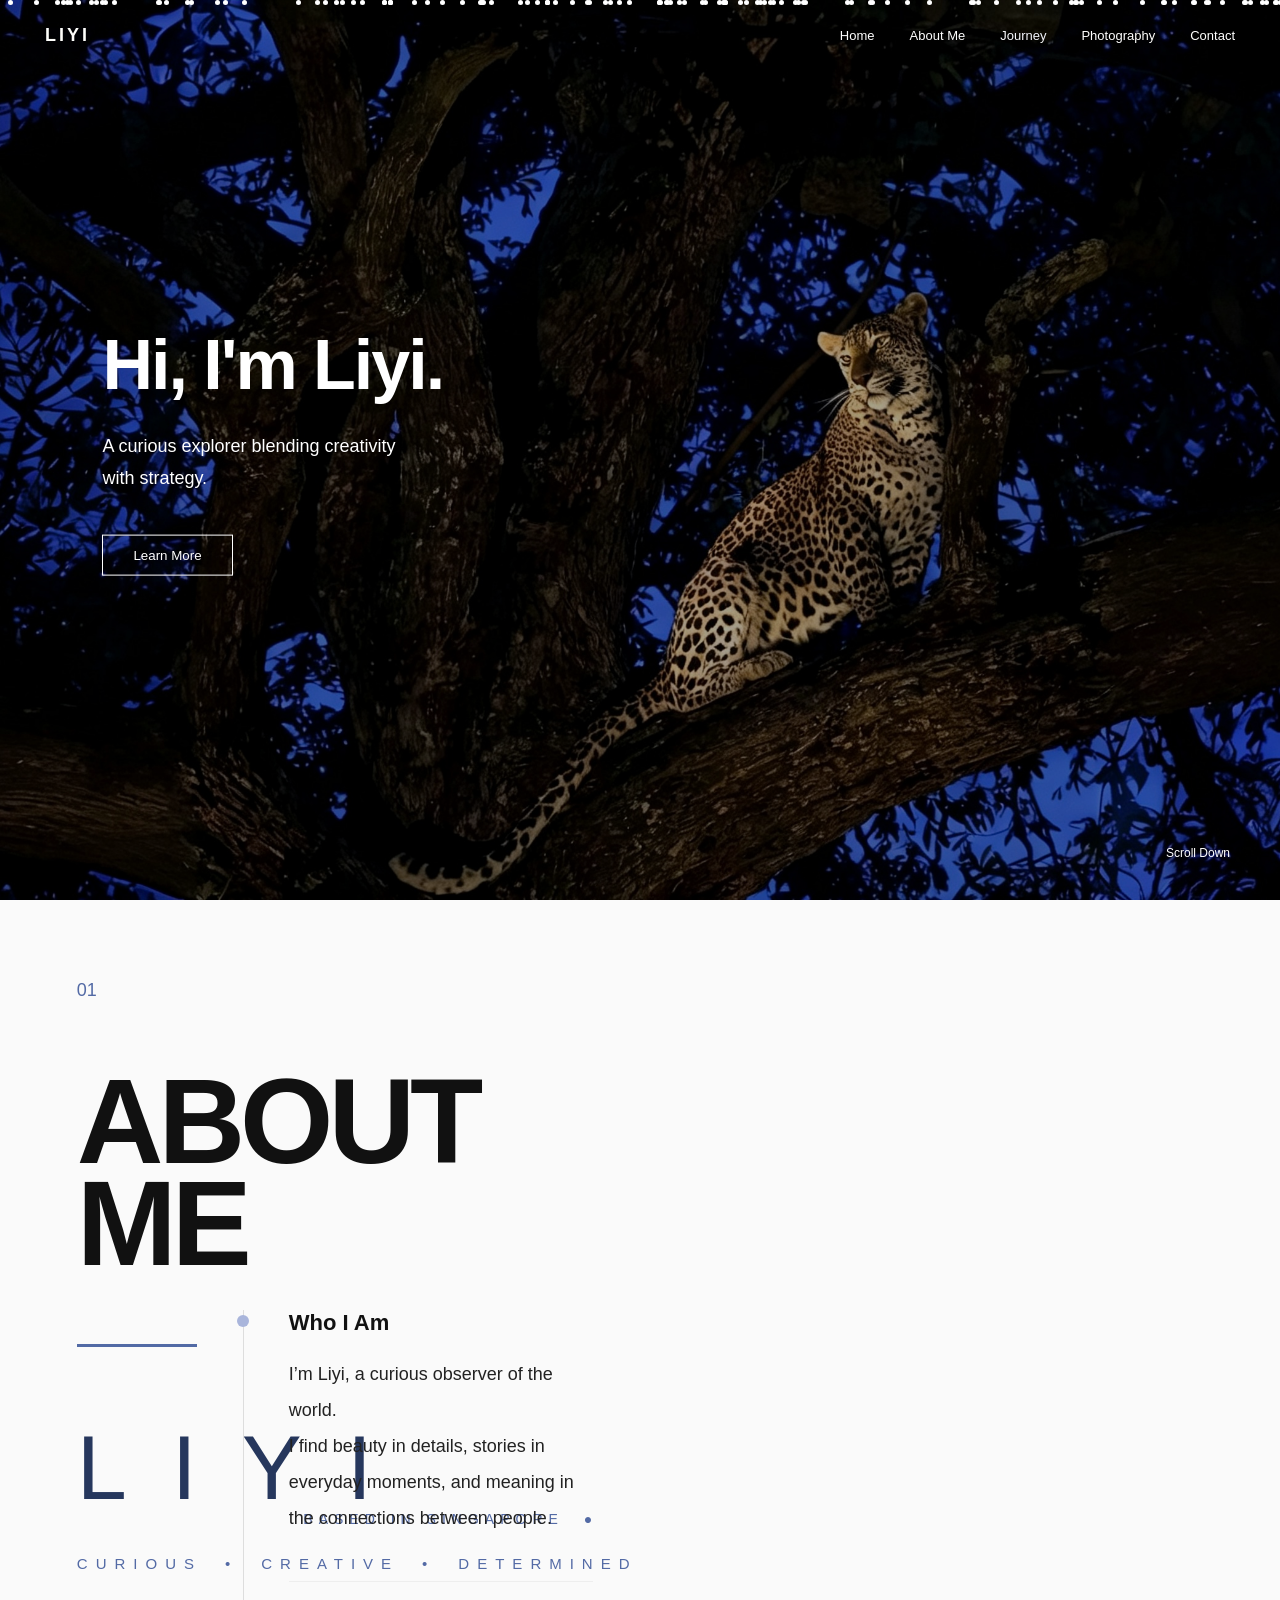
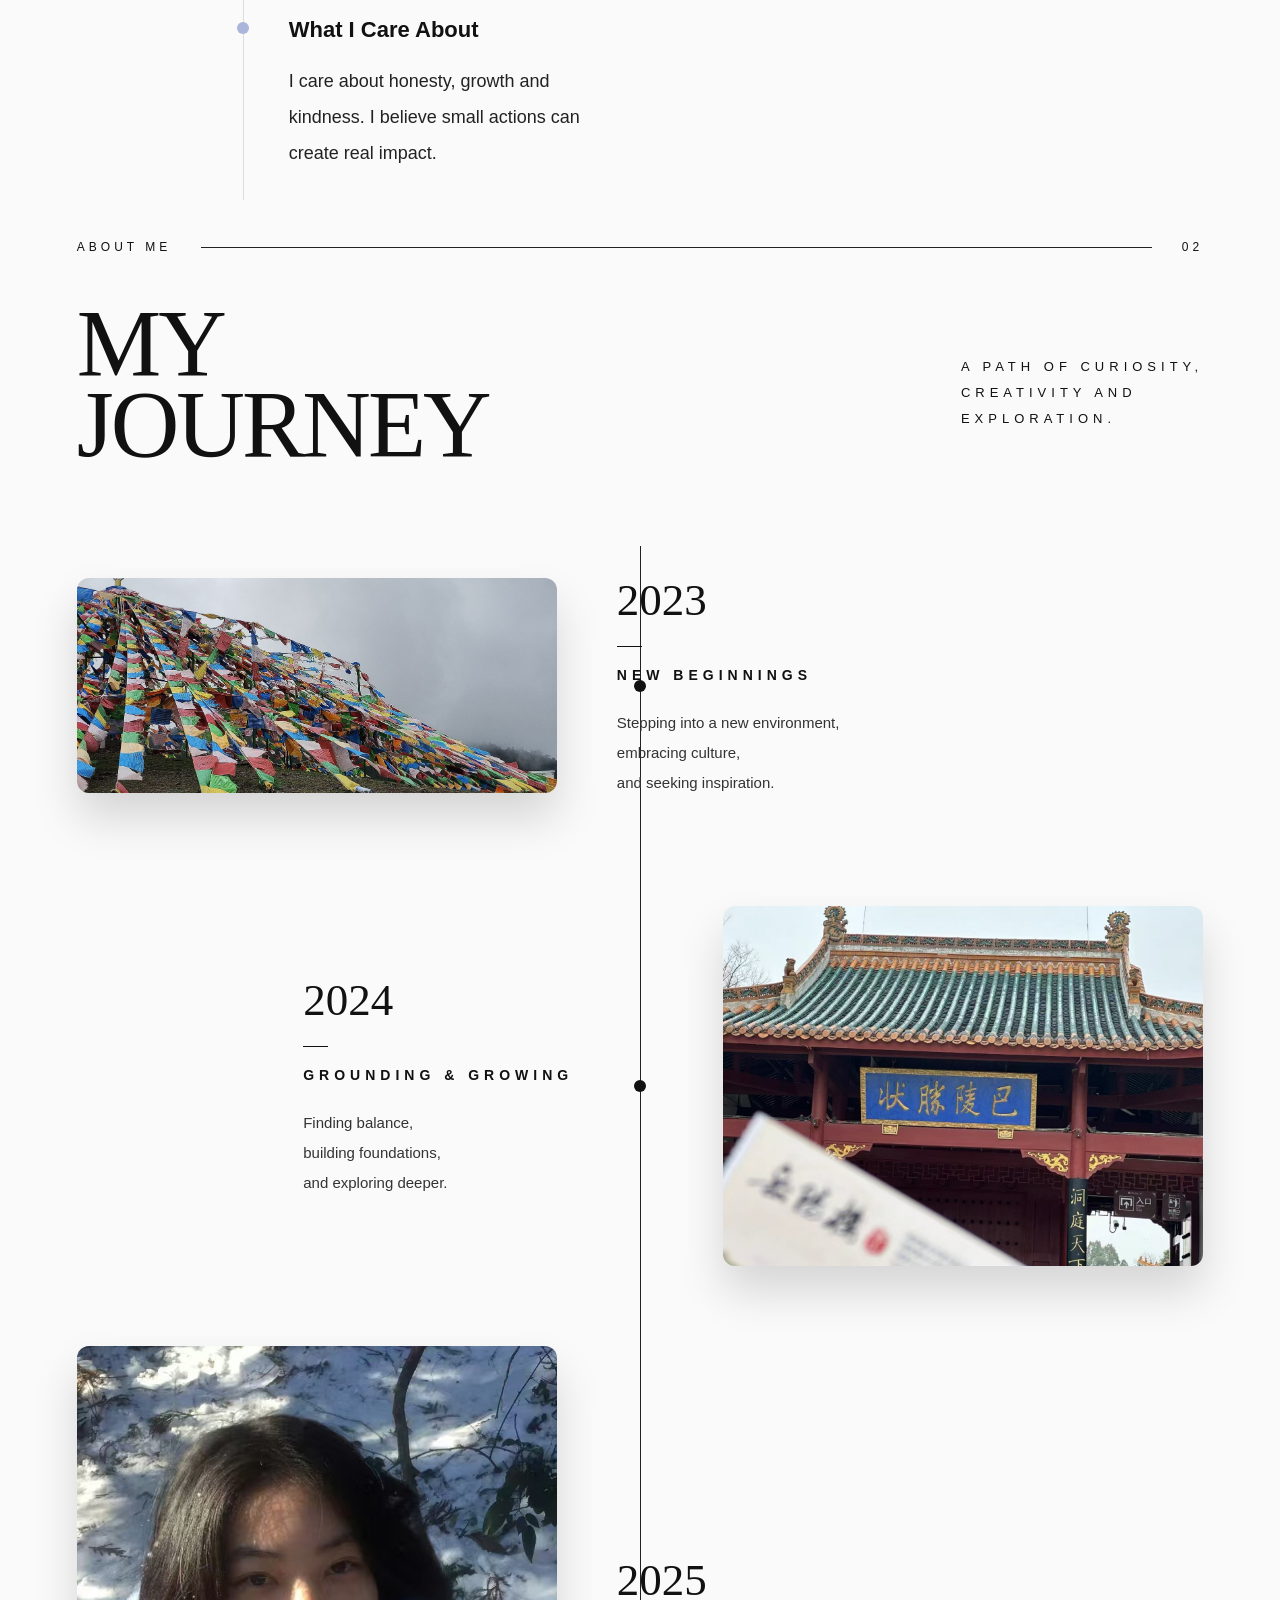
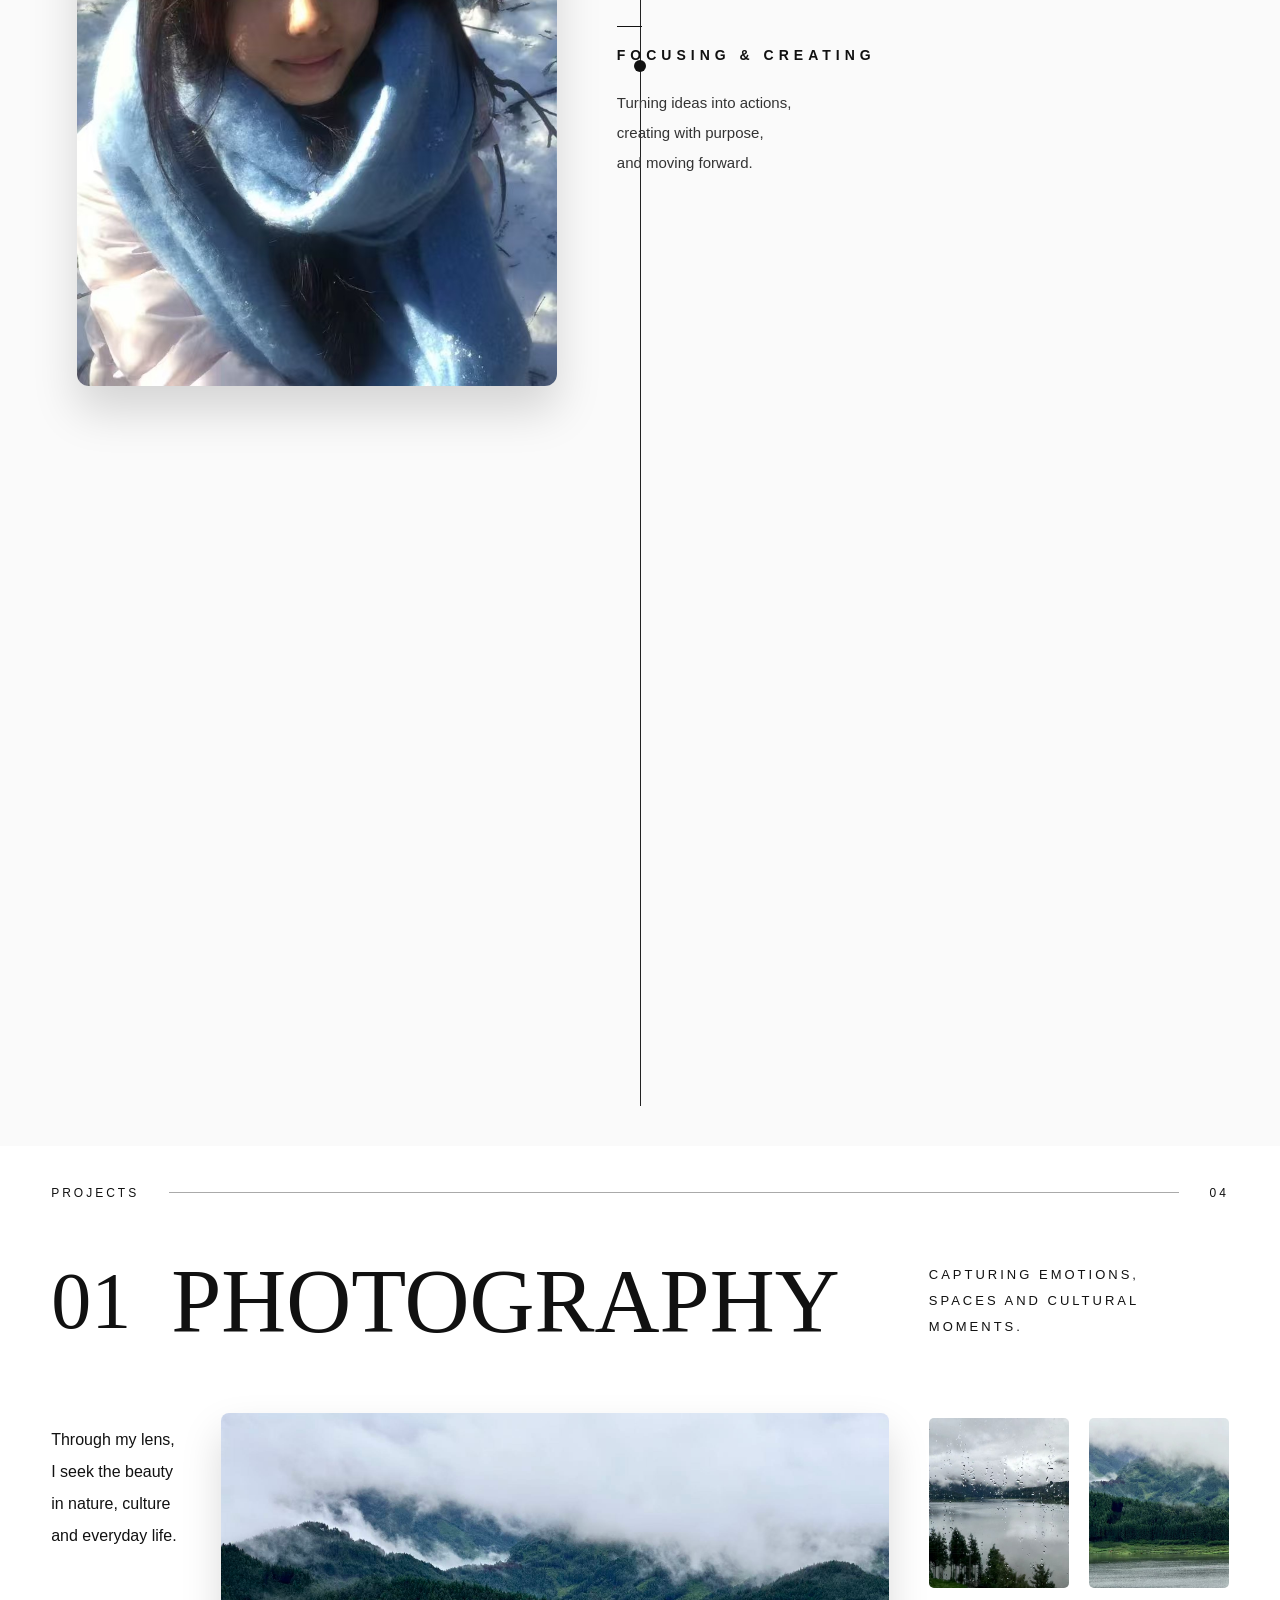
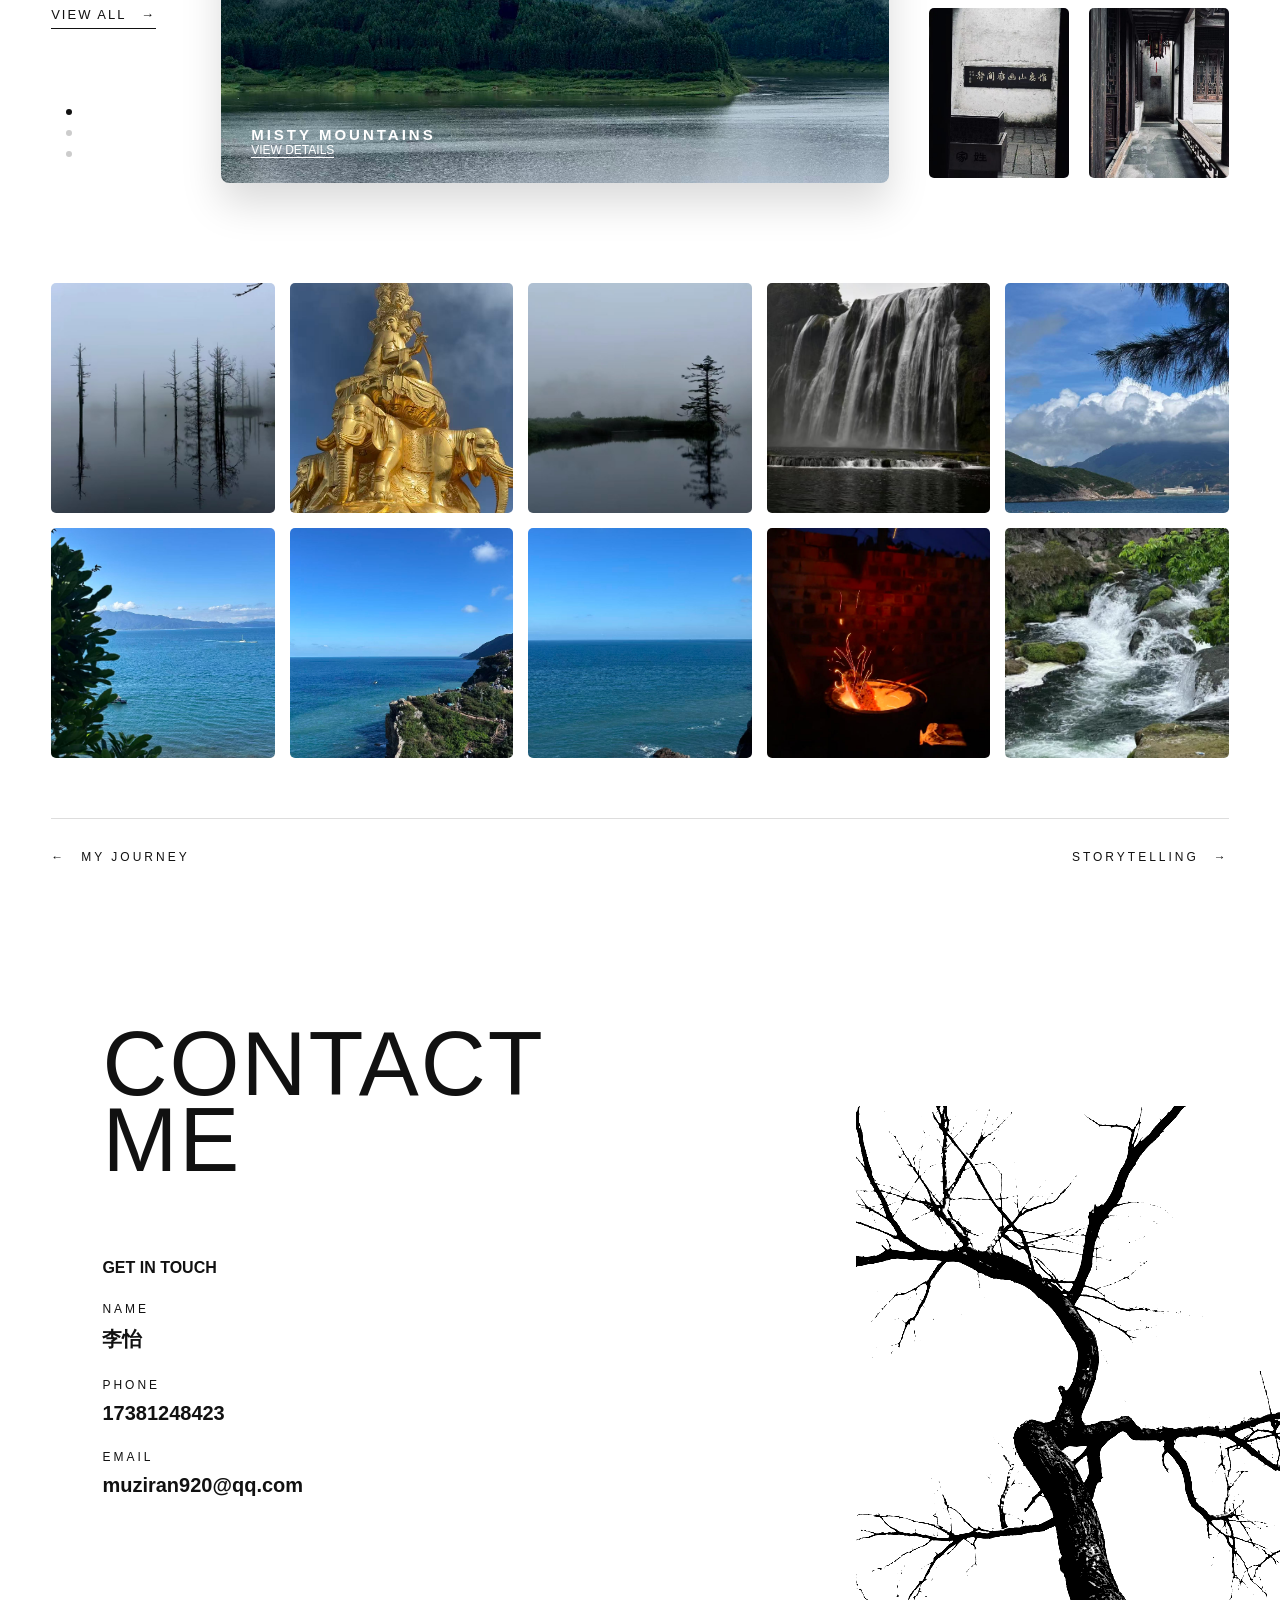
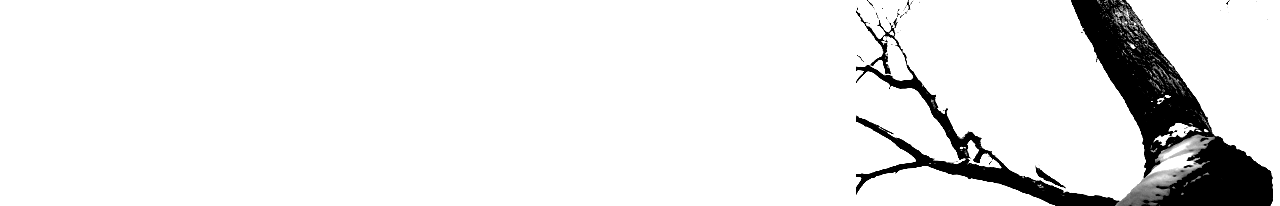
==== index.html @ 0b29c11a "Update index.html" ====
<!DOCTYPE html>
<html lang="en">

<head>

<meta charset="UTF-8">

<meta name="viewport" content="width=device-width, initial-scale=1.0">

<title>Liyi Portfolio</title>


<link rel="stylesheet" href="style.css">


</head>



<body>


<!-- =========================
NAVIGATION
========================= -->


<header class="navbar">


<div class="logo">
LIYI
</div>


<nav>

<a href="#home">Home</a>

<a href="#about">About Me</a>

<a href="#journey">Journey</a>

<a href="#photography">Photography</a>

<a href="#contact">Contact</a>


</nav>


</header>







<!-- =========================
HOME
========================= -->


<section id="home" class="hero">


<div class="hero-background"></div>


<div class="particles"></div>



<div class="hero-content">


<h1>
Hi, I'm Liyi.
</h1>


<p>

A curious explorer blending creativity
<br>
with strategy.

</p>



<button class="learn-btn">

Learn More

</button>



</div>



<div class="scroll-down">

Scroll Down

</div>



</section>









<!-- =========================
ABOUT ME
========================= -->


<section class="about">


<!-- 左上编号 -->

<div class="about-number">
01
</div>



<!-- 左侧标题 -->

<div class="about-left">


<h1>
ABOUT<br>
ME
</h1>


<div class="about-line"></div>



<h2>
LIYI
</h2>



<p class="tags">
CURIOUS　•　CREATIVE　•　DETERMINED
</p>








<!-- 右侧内容 -->


<div class="about-content">



<div class="about-item">


<div class="node"></div>


<h3>
Who I Am
</h3>


<p>
I’m Liyi, a curious observer of the world.
<br>
I find beauty in details, stories in
<br>
everyday moments, and meaning in
<br>
the connections between people.
</p>


</div>




<div class="about-item">


<div class="node"></div>


<h3>
What I Care About
</h3>


<p>
I care about honesty, growth and
<br>
kindness. I believe small actions can
<br>
create real impact.
</p>


</div>




<div class="about-item">


<div class="node"></div>


<h3>
What Drives Me
</h3>


<p>
I’m driven by curiosity and the desire
<br>
to keep learning. I love turning ideas
<br>
into something that can inspire
<br>
and bring value.
</p>


</div>




</div>





<div class="location">

BASED IN SINGAPORE　●

</div>


</section>









<!-- =========================
MY JOURNEY
========================= -->


<section class="journey">


<!-- 顶部 -->

<div class="journey-top">

    <span>ABOUT ME</span>

    <div class="top-line"></div>

    <span>02</span>

</div>



<!-- 标题 -->

<div class="journey-title">

<h1>
MY<br>
JOURNEY
</h1>


<p>
A PATH OF CURIOSITY,<br>
CREATIVITY AND<br>
EXPLORATION.
</p>


</div>





<!-- 时间轴 -->

<div class="timeline">



<div class="journey-line"></div>



<!-- 2023 -->

<div class="journey-item left">


<div class="journey-image">

<img src="journey1.jpg">

</div>



<div class="journey-dot"></div>


<div class="journey-text">


<h2>
2023
</h2>


<div class="dash"></div>


<h3>
NEW BEGINNINGS
</h3>


<p>
Stepping into a new environment,<br>
embracing culture,<br>
and seeking inspiration.
</p>


</div>


</div>





<!-- 2024 -->


<div class="journey-item right">



<div class="journey-text">


<h2>
2024
</h2>


<div class="dash"></div>


<h3>
GROUNDING & GROWING
</h3>


<p>
Finding balance,<br>
building foundations,<br>
and exploring deeper.
</p>


</div>



<div class="journey-dot"></div>



<div class="journey-image">

<img src="journey2.jpg">

</div>


</div>





<!-- 2025 -->


<div class="journey-item left">


<div class="journey-image">

<img src="journey3.jpg">

</div>



<div class="journey-dot"></div>



<div class="journey-text">


<h2>
2025
</h2>


<div class="dash"></div>


<h3>
FOCUSING & CREATING
</h3>


<p>
Turning ideas into actions,<br>
creating with purpose,<br>
and moving forward.
</p>


</div>



</div>





<!-- NOW -->


<div class="journey-item right">


<div class="journey-text">


<h2>
NOW
</h2>


<div class="dash"></div>


<h3>
EXPLORING POSSIBILITIES
</h3>


<p>
Continuing to learn,<br>
connecting with people,<br>
and creating meaningful impact.
</p>



</div>



<div class="journey-dot"></div>



<div class="journey-image">


<img src="journey4.jpg">


</div>



</div>





</div>



</section>









<!-- =========================
PHOTOGRAPHY
========================= -->


<section id="photography" class="photography">


<div class="photo-header">

    <span>PROJECTS</span>

    <div></div>

    <span>04</span>

</div>



<div class="photo-title">


<div class="number">

01

</div>


<h1>

PHOTOGRAPHY

</h1>


<p>

CAPTURING EMOTIONS,<br>
SPACES AND CULTURAL<br>
MOMENTS.

</p>


</div>





<div class="photo-main">



<div class="photo-intro">


<p>

Through my lens,<br>
I seek the beauty<br>
in nature, culture<br>
and everyday life.

</p>



<a>

VIEW ALL　→

</a>



<div class="dots">

<span></span>
<span></span>
<span></span>

</div>


</div>





<div class="main-image">


<img src="photography0.jpg">


<div class="image-text">

<h3>

MISTY MOUNTAINS

</h3>


<p>

VIEW DETAILS

</p>


</div>



</div>






<div class="small-images">


<img src="photography1.jpg">
<img src="photography2.jpg">
<img src="photography3.jpg">
<img src="photography4.jpg">


</div>



</div>







<div class="photo-grid">


<div class="photo-card">

<img src="photography5.jpg">


</div>


<div class="photo-card">

<img src="photography6.jpg">


</div>


<div class="photo-card">

<img src="photography7.jpg">


</div>


<div class="photo-card">

<img src="photography8.jpg">


</div>


<div class="photo-card">

<img src="photography9.jpg">


</div>



<div class="photo-card">

<img src="photography10.jpg">


</div>


<div class="photo-card">

<img src="photography11.jpg">


</div>


<div class="photo-card">

<img src="photography12.jpg">


</div>



<div class="photo-card">

<img src="photography13.jpg">


</div>


<div class="photo-card">

<img src="photography14.jpg">


</div>



</div>





<div class="photo-footer">


<span>

←　MY JOURNEY

</span>


<span>

STORYTELLING　→

</span>


</div>



</section>



<!-- =========================
CONTACT
========================= -->


<section id="contact" class="contact">



<h2 class="section-title-font">

CONTACT
<br>
ME

</h2>





<div class="contact-info">


<h4>
GET IN TOUCH
</h4>



<p>
NAME
</p>

<h3>
李怡
</h3>




<p>
PHONE
</p>

<h3>
17381248423
</h3>




<p>
EMAIL
</p>

<h3>
muziran920@qq.com
</h3>




</div>





<img src="tree.png" class="contact-tree">





</section>









<script src="script.js"></script>



</body>

</html>
---- style.css ----
/* =====================================
   LIYI PORTFOLIO STYLE
===================================== */


/* ---------- FONT ---------- */


@font-face{

font-family:LiyiFont;

src:url("PingFangGongZiTi-2.ttf");

}



/* 普通文字 */

body{

font-family:Arial, Helvetica, sans-serif;

}


/* 大标题使用你的字体 */

.big-title-font{

font-family:LiyiFont, sans-serif;

}


*{

margin:0;

padding:0;

box-sizing:border-box;

}



html{

scroll-behavior:smooth;

}



body{

font-family:Arial, Helvetica, sans-serif;

background:#fff;

color:#111;

overflow-x:hidden;

}




img{

max-width:100%;

display:block;

}




a{

text-decoration:none;

color:inherit;

}

.section-title-font{

font-family:LiyiFont, sans-serif;

font-size:100px;

line-height:0.85;

letter-spacing:2px;

font-weight:400;

}


/* =====================================
NAVBAR
===================================== */


.navbar{

position:fixed;

top:0;

left:0;

width:100%;

height:70px;

display:flex;

justify-content:space-between;

align-items:center;

padding:0 45px;

z-index:999;

color:white;

mix-blend-mode:difference;

}



.logo{

font-size:18px;

letter-spacing:3px;

font-weight:bold;

}




.navbar nav{

display:flex;

gap:35px;

font-size:13px;

}



.navbar a{

position:relative;

}



.navbar a::after{

content:"";

position:absolute;

bottom:-8px;

left:0;

height:1px;

width:0;

background:white;

transition:.4s;

}


.navbar a:hover::after{

width:100%;

}






/* =====================================
HOME
===================================== */


.hero{

height:100vh;

position:relative;

overflow:hidden;

color:white;

}




.hero-background{

position:absolute;

inset:0;

background-image:url("leopard-bg.jpg");

background-size:cover;

background-position:center;

animation:

breathing 12s infinite alternate;

}




@keyframes breathing{


0%{

transform:scale(1);

}


100%{

transform:scale(1.08);

}


}




.hero::after{

content:"";

position:absolute;

inset:0;

background:

rgba(0,0,0,.35);

}





.hero-content{

position:absolute;

left:8%;

top:50%;

transform:translateY(-50%);

z-index:5;

}



.hero-content h1{

font-size:70px;

letter-spacing:-2px;

margin-bottom:25px;

}




.hero-content p{

font-size:18px;

line-height:1.8;

margin-bottom:40px;

}




.learn-btn{

padding:12px 30px;

border:1px solid white;

background:transparent;

color:white;

cursor:pointer;

transition:.4s;

}



.learn-btn:hover{

background:white;

color:black;

}




.scroll-down{

position:absolute;

bottom:40px;

right:50px;

font-size:12px;

z-index:5;

}




/* particles */

.particles{

position:absolute;

inset:0;

z-index:5;

pointer-events:none;

overflow:hidden;

}



.particle{

position:absolute;

width:5px;

height:5px;

background:white;

border-radius:50%;

opacity:.2.5;

animation:floatParticle 8s linear infinite;

}



/* 光粒子运动 */

@keyframes floatParticle{


0%{

transform:translateY(100vh);

opacity:.1;

}


20%{

opacity:.50;

}


50%{

opacity:.60;

}


100%{

transform:translateY(-120vh);

opacity:.0.9;

}


}
.particle:nth-child(1){

left:10%;

animation-delay:0s;

}


.particle:nth-child(2){

left:30%;

animation-delay:2s;

}


.particle:nth-child(3){

left:50%;

animation-delay:4s;

}


.particle:nth-child(4){

left:70%;

animation-delay:1s;

}


.particle:nth-child(5){

left:90%;

animation-delay:3s;

}








/* =====================================
COMMON SECTION
===================================== */


section{

position:relative;

padding:120px 8%;

}



.section-number{

font-size:12px;

letter-spacing:3px;

color:#888;

margin-bottom:40px;

}









/* =====================================
ABOUT
===================================== */


.about{

position:relative;

height:100vh;

min-height:900px;

background:#fafafa;

overflow:hidden;

padding:60px 6%;

font-family:Arial,sans-serif;

}





/* 编号 */


.about-number{

position:absolute;

top:80px;

left:6%;

font-size:18px;

color:#536aa5;

}





/* 左侧 */


.about-left{

position:absolute;

left:6%;

top:170px;

z-index:2;

}



.about-left h1{

font-size:120px;

line-height:.85;

letter-spacing:-5px;

font-weight:700;

margin:0;

color:#111;

}





.about-line{

width:120px;

height:3px;

background:#526aa5;

margin:70px 0;

}




.about-left h2{

font-size:90px;

font-weight:500;

letter-spacing:45px;

margin:0;

color:#26375d;

}





.tags{

margin-top:35px;

font-size:15px;

letter-spacing:8px;

color:#536aa5;

}







/* 右侧 */

.about-content{

position:absolute;

right:8%;

top:240px;

width:350px;

border-left:1px solid #ddd;

padding-left:45px;
z-index:10
}





.about-item{

position:relative;

padding-bottom:45px;

margin-bottom:35px;

border-bottom:1px solid #eee;

}



.about-item:last-child{

border:none;

}




.node{

position:absolute;

left:-52px;

top:5px;

width:12px;

height:12px;

border-radius:50%;

background:#a9b5db;

}




.about-item h3{

font-size:22px;

margin:0 0 20px;

}




.about-item p{

font-size:18px;

line-height:2;

color:#222;

}





/* 地点 */


.location{

position:absolute;

right:7%;

bottom:45px;

font-size:14px;

letter-spacing:6px;

color:#536aa5;

}








/* =====================================
MY JOURNEY
===================================== */


.journey{

background:#fafafa;

padding:40px 6%;

overflow:hidden;

}




/* 顶部 */

.journey-top{

display:flex;

align-items:center;

gap:30px;

font-size:12px;

letter-spacing:4px;

}



.top-line{

height:1px;

background:#222;

flex:1;

}




/* 标题 */


.journey-title{

display:flex;

justify-content:space-between;

align-items:flex-start;

margin-top:50px;

margin-bottom:80px;

}


.journey-title h1{

font-family:serif;

font-size:95px;

line-height:.85;

font-weight:400;

letter-spacing:-3px;

}


.journey-title p{

font-size:13px;

letter-spacing:5px;

line-height:2;

margin-top:50px;

}





/* 时间轴 */

.timeline{

position:relative;

}



.journey-line{

position:absolute;

left:50%;

top:0;

bottom:0;

width:1px;

background:#222;

}





/* 每一行 */


.journey-item{

position:relative;

display:flex;

align-items:center;

margin-bottom:80px;

min-height:280px;

}




.left{

justify-content:flex-start;

}



.right{

justify-content:flex-end;

}





/* 图片 */

.journey-image{

width:480px;

}



.journey-image img{

width:100%;

height:auto;

display:block;

border-radius:12px;

box-shadow:
0 25px 45px rgba(0,0,0,.15);

}





/* 文字 */


.journey-text{

width:360px;

}



.left .journey-text{

margin-left:60px;

}


.right .journey-text{

margin-right:60px;

text-align:left;

}



.journey-text h2{

font-family:serif;

font-size:45px;

font-weight:400;

margin:0;

}



.dash{

width:25px;

height:1px;

background:#111;

margin:20px 0;

}




.journey-text h3{

font-size:14px;

letter-spacing:5px;

margin-bottom:25px;

}



.journey-text p{

font-size:15px;

line-height:2;

color:#333;

}





/* 中间节点 */


.journey-dot{

position:absolute;

left:50%;

transform:translateX(-50%);

width:12px;

height:12px;

background:#111;

border-radius:50%;

z-index:3;

}





/* 底部 */

.journey-item:last-child{

margin-bottom:0;

}









/* =====================================
PHOTOGRAPHY
===================================== */


.photography{

padding:40px 4%;
background:#fff;
color:#111;

}




/* 顶部 */

.photo-header{

display:flex;

align-items:center;

gap:30px;

font-size:12px;

letter-spacing:3px;

}



.photo-header div{

height:1px;

background:#aaa;

flex:1;

}





/* 标题 */

.photo-title{

display:grid;

grid-template-columns:120px 1fr 300px;

align-items:center;

margin-top:50px;

}


.number{

font-family:serif;

font-size:80px;

}



.photo-title h1{

font-family:serif;

font-size:90px;

font-weight:400;

margin:0;

}



.photo-title p{

font-size:13px;

letter-spacing:3px;

line-height:2;

}





/* 主区域 */


.photo-main{

display:grid;

grid-template-columns:130px 1fr 300px;

gap:40px;

margin-top:60px;

align-items:center;

}





.photo-intro{

font-size:16px;

line-height:2;

}


.photo-intro a{

display:block;

margin-top:50px;

font-size:13px;

letter-spacing:2px;

border-bottom:1px solid;

width:max-content;

}




.dots{

margin-top:80px;

}


.dots span{

display:block;

width:6px;

height:6px;

border-radius:50%;

background:#ccc;

margin:15px;

}


.dots span:first-child{

background:#111;

}




/* 大图 */

.main-image{

position:relative;

}


.main-image img{

width:100%;

height:370px;

object-fit:cover;

border-radius:8px;

box-shadow:

0 20px 40px rgba(0,0,0,.15);

}



.image-text{

position:absolute;

bottom:25px;

left:30px;

color:white;

}



.image-text h3{

font-size:15px;

letter-spacing:3px;

}



.image-text p{

font-size:12px;

border-bottom:1px solid white;

width:max-content;

}



.main-image button{

position:absolute;

right:25px;

bottom:25px;

width:50px;

height:50px;

border-radius:50%;

border:none;

background:white;

font-size:20px;

}





/*右侧四张*/


.small-images{

display:grid;

grid-template-columns:1fr 1fr;

gap:20px;

}



.small-images img{

width:140px;

height:170px;

object-fit:cover;

border-radius:5px;

}





/*底部胶片墙*/

.photo-grid{

margin-top:100px;

display:grid;

grid-template-columns:repeat(5,1fr);

gap:15px;

}



.photo-card{

position:relative;

overflow:hidden;

}



.photo-card img{

width:100%;

height:230px;

object-fit:cover;

border-radius:5px;

transition:.5s;

}



.photo-card:hover img{

transform:scale(1.05);

}



.photo-card button{

position:absolute;

right:12px;

top:12px;

width:35px;

height:35px;

border-radius:50%;

border:none;

background:white;

font-size:20px;

}





/*底部*/

.photo-footer{

margin-top:60px;

padding-top:30px;

border-top:1px solid #ddd;

display:flex;

justify-content:space-between;

font-size:12px;

letter-spacing:3px;

}





/* =====================================
CONTACT
===================================== */


.contact{

height:100vh;

overflow:hidden;

}



.contact h2{

font-size:90px;

line-height:.85;

}



.contact-info{

margin-top:80px;

}



.contact-info p{

font-size:12px;

letter-spacing:3px;

margin-top:25px;

}



.contact-info h3{

font-size:20px;

margin-top:10px;

}



.contact-tree{

position:absolute;

right:-100px;

bottom:-200px;

height:900px;

filter:

grayscale(1)
contrast(2);

}








/* =====================================
RESPONSIVE
===================================== */


@media(max-width:900px){


.about{

display:block;

}



.photo-grid{

grid-template-columns:

repeat(2,1fr);

}


.hero-content h1{

font-size:45px;

}


.journey-item{

flex-direction:column;

}



.timeline::before{

display:none;

}


}
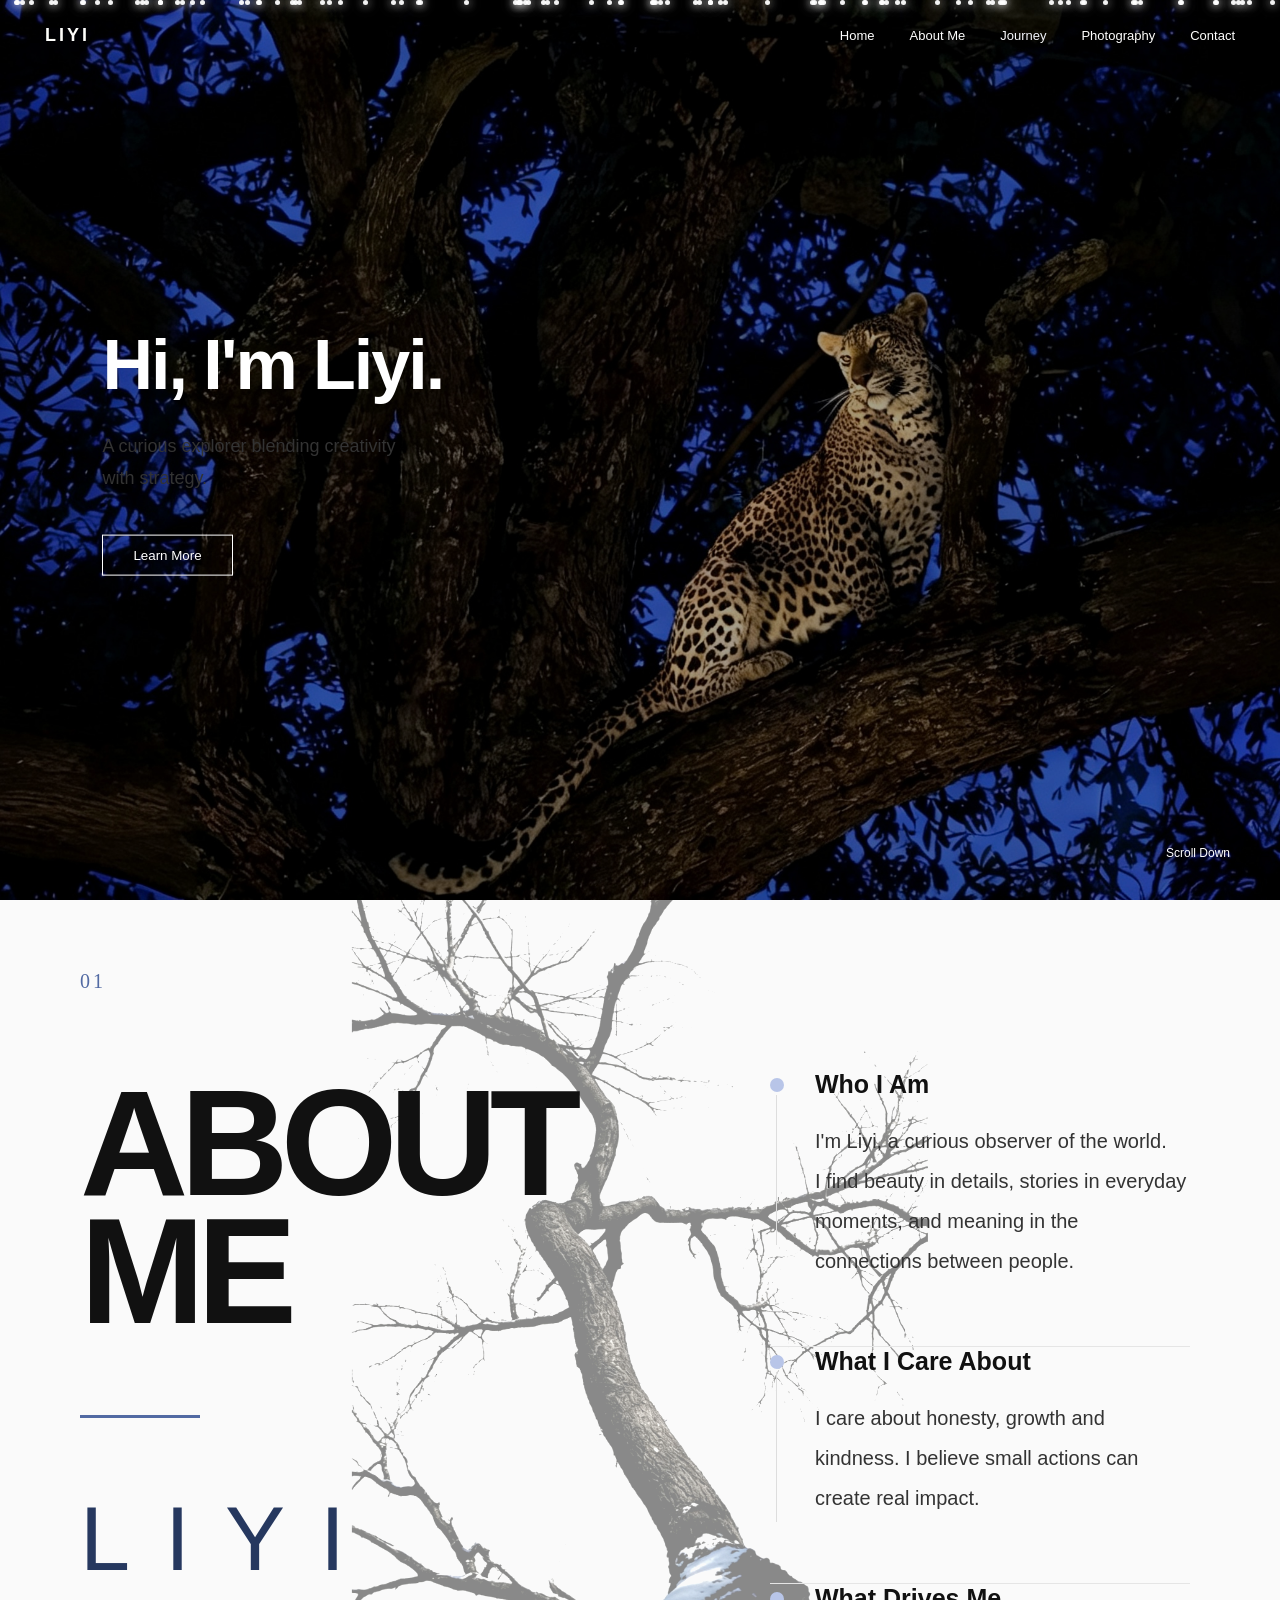
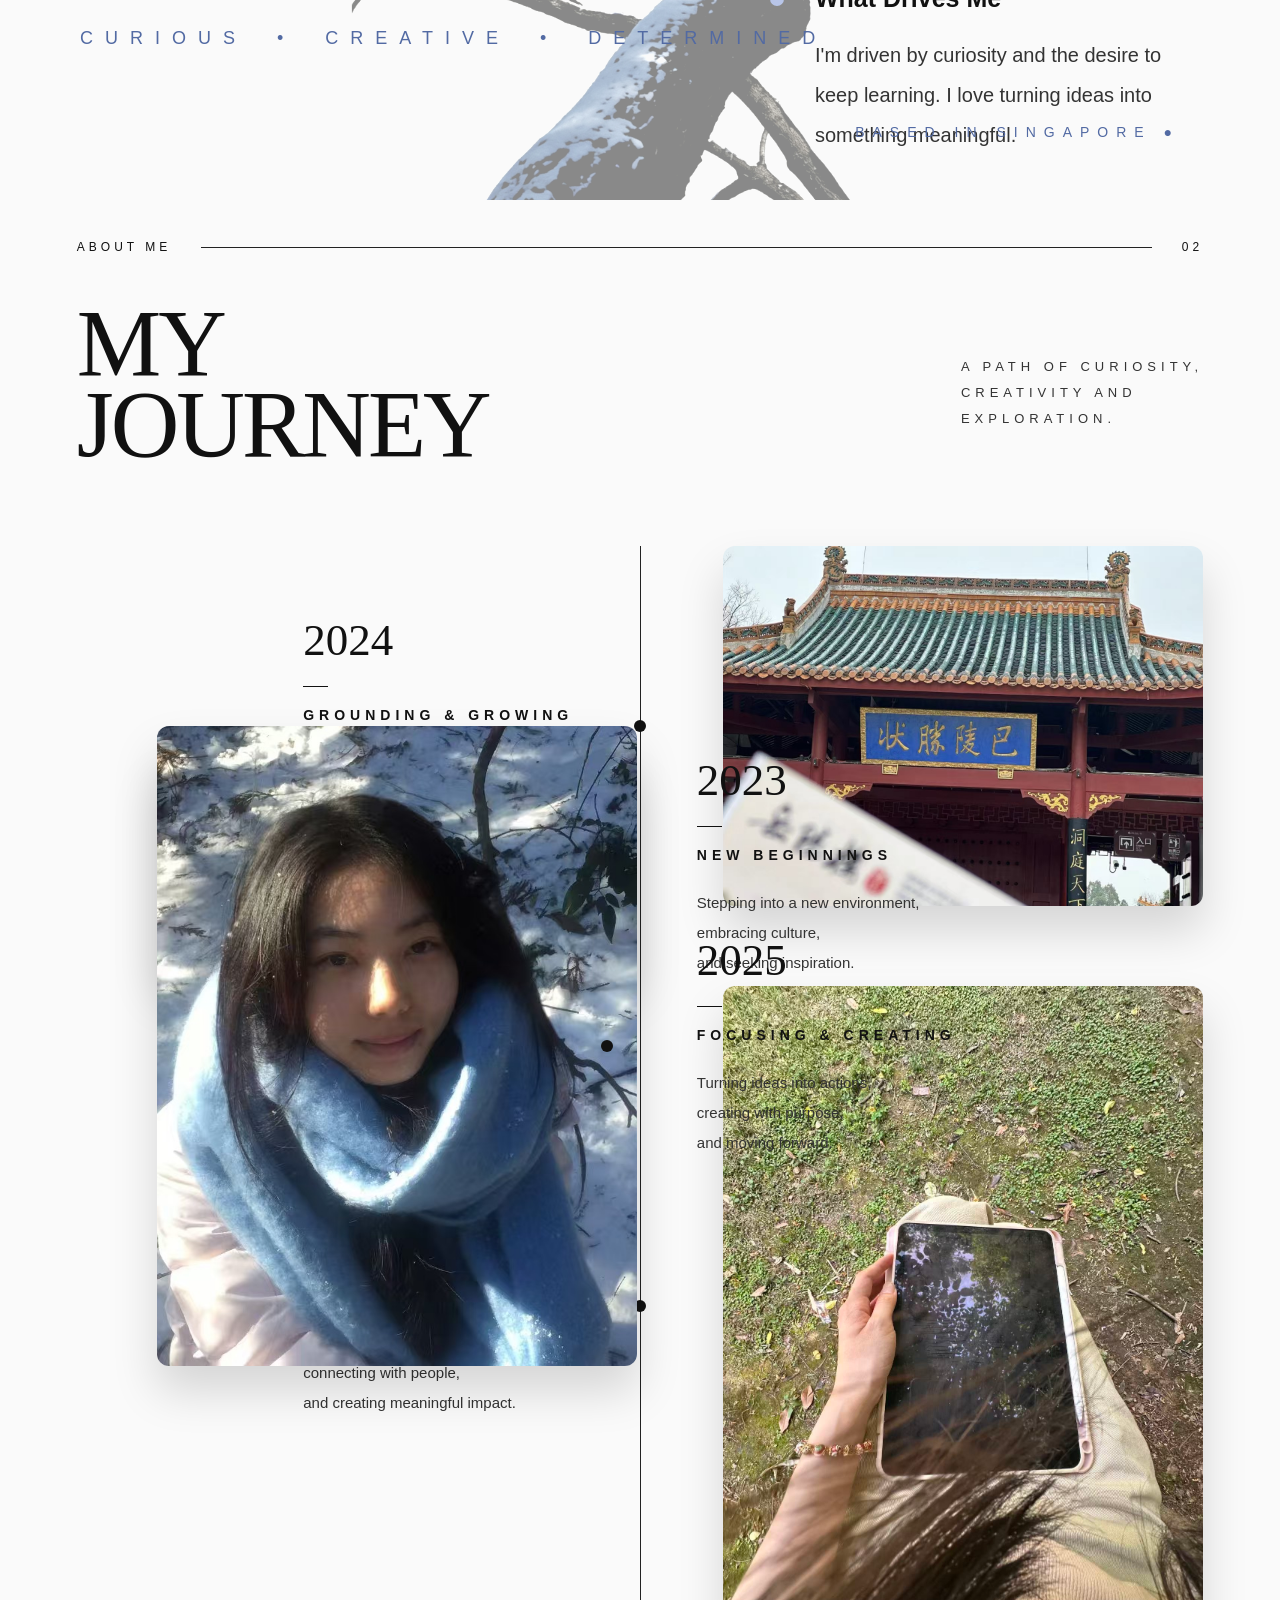
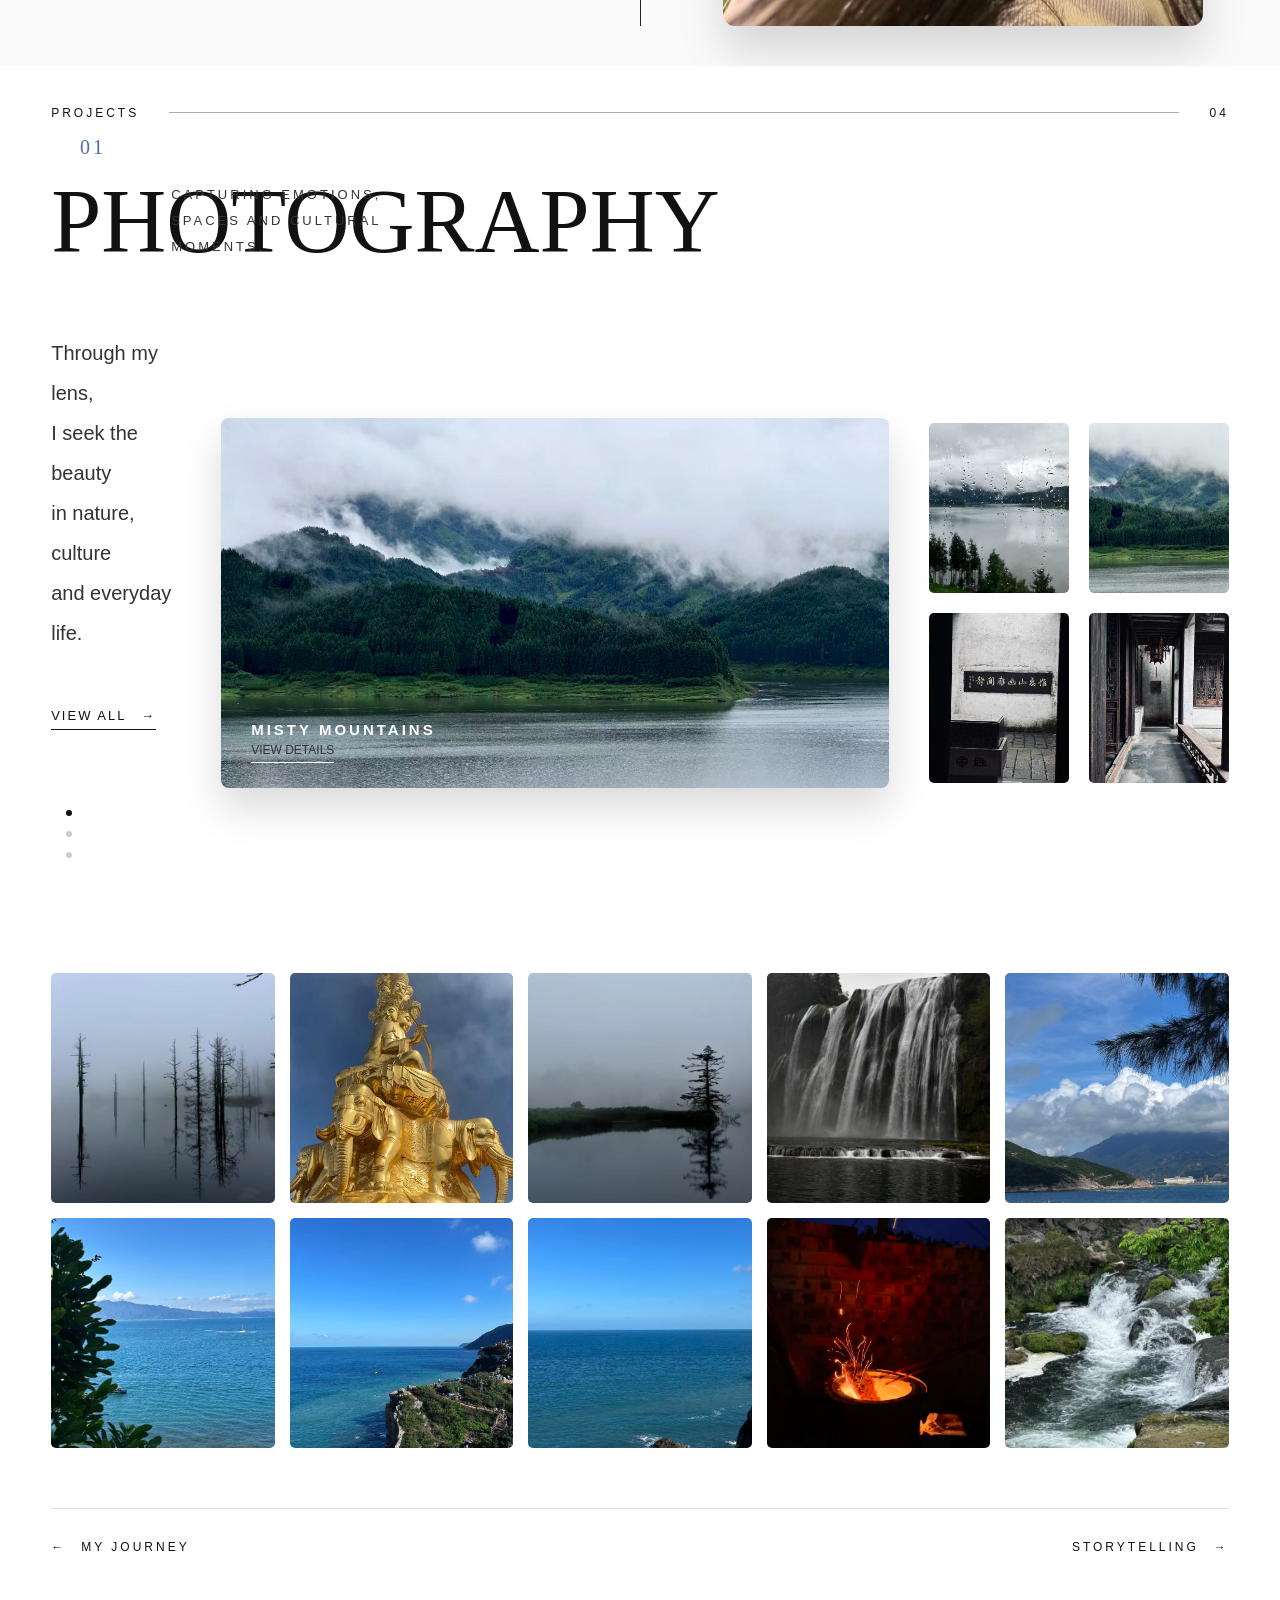
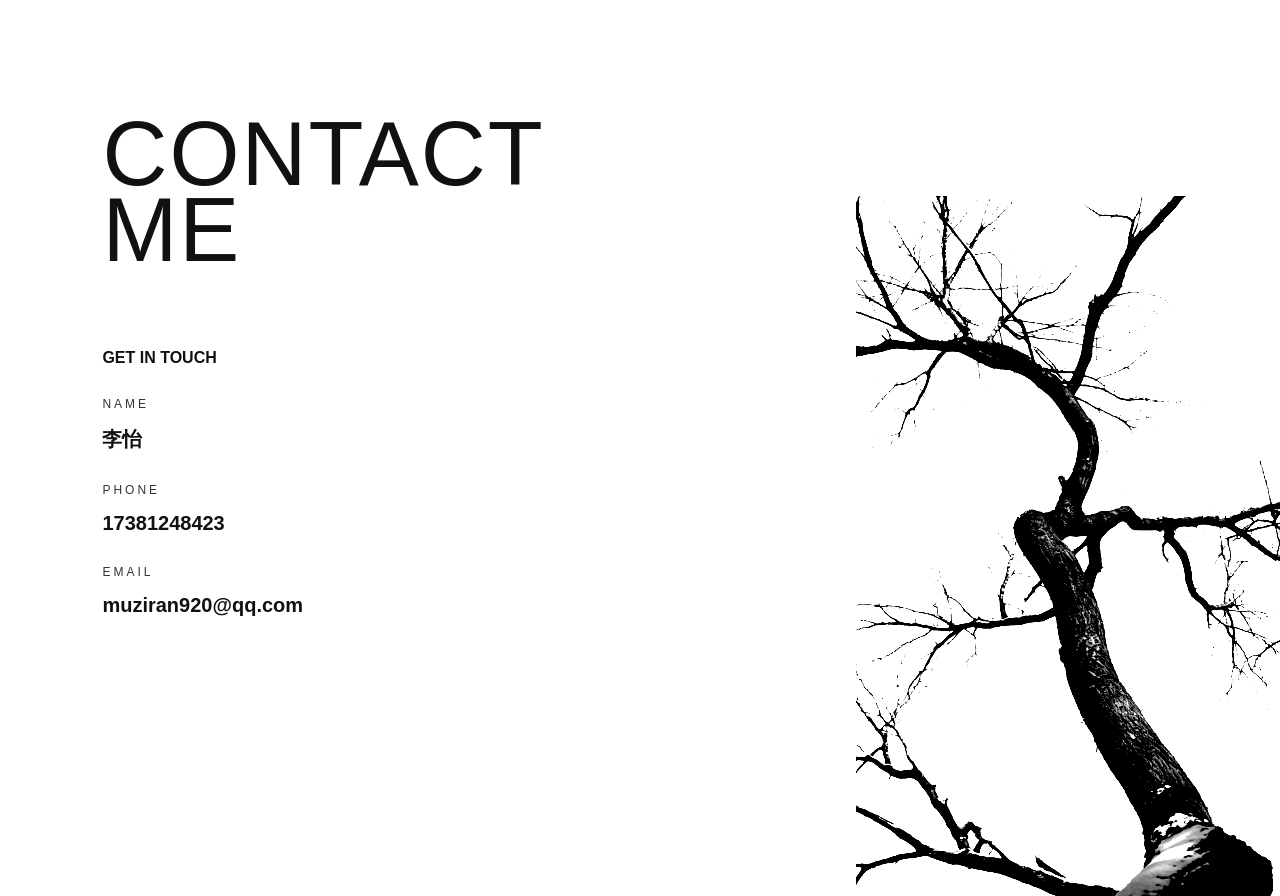
==== commit 121a04ee: "Update index.html" ====
--- a/index.html
+++ b/index.html
@@ -125,149 +125,544 @@
 ========================= -->
 
 
+<!DOCTYPE html>
+<html lang="en">
+
+<head>
+
+<meta charset="UTF-8">
+<meta name="viewport" content="width=device-width, initial-scale=1.0">
+
+<title>About Me</title>
+
+
+<style>
+
+
+*{
+    margin:0;
+    padding:0;
+    box-sizing:border-box;
+}
+
+
+body{
+
+    background:#ffffff;
+    font-family:
+    Arial,
+    Helvetica,
+    sans-serif;
+
+    overflow:hidden;
+
+    color:#111;
+
+}
+
+
+/* 页面主体 */
+
+.about{
+
+    width:100vw;
+    height:100vh;
+    position:relative;
+
+}
+
+
+
+/* =====================
+树图片
+===================== */
+
+
+.tree{
+
+    position:absolute;
+
+    top:-5vh;
+
+    left:50%;
+
+    transform:translateX(-50%);
+
+    height:110vh;
+
+    width:auto;
+
+
+    z-index:1;
+
+
+    opacity:0.45;
+
+
+    mix-blend-mode:multiply;
+
+
+    filter:
+    contrast(1.1)
+    brightness(1.05)
+    blur(0.2px);
+
+
+}
+
+
+
+
+/* =====================
+顶部编号
+===================== */
+
+
+.number{
+
+    position:absolute;
+
+    top:70px;
+
+    left:80px;
+
+    color:#526aa3;
+
+    font-size:20px;
+
+    letter-spacing:3px;
+
+    z-index:3;
+
+}
+
+
+
+
+/* =====================
+左侧标题
+===================== */
+
+
+.left{
+
+    position:absolute;
+
+    left:80px;
+
+    top:180px;
+
+    z-index:3;
+
+}
+
+
+
+.title{
+
+
+    font-size:150px;
+
+    line-height:0.85;
+
+    font-weight:800;
+
+    letter-spacing:-8px;
+
+
+}
+
+
+
+.line{
+
+
+    width:120px;
+
+    height:3px;
+
+    background:#526aa3;
+
+    margin-top:80px;
+
+}
+
+
+
+
+.name{
+
+
+    margin-top:70px;
+
+    font-size:90px;
+
+    letter-spacing:35px;
+
+    font-weight:300;
+
+    color:#26385f;
+
+}
+
+
+
+
+.tags{
+
+
+    margin-top:35px;
+
+    font-size:18px;
+
+    letter-spacing:12px;
+
+    color:#526aa3;
+
+}
+
+
+
+
+/* =====================
+右侧内容
+===================== */
+
+
+.content{
+
+
+    position:absolute;
+
+
+    right:90px;
+
+
+    top:170px;
+
+
+    width:420px;
+
+
+    z-index:4;
+
+
+}
+
+
+
+.item{
+
+
+    position:relative;
+
+    margin-bottom:65px;
+
+    padding-left:45px;
+
+}
+
+
+
+.item:before{
+
+
+    content:"";
+
+    position:absolute;
+
+    left:0;
+
+    top:8px;
+
+    width:14px;
+
+    height:14px;
+
+    background:#b8c5e8;
+
+    border-radius:50%;
+
+
+}
+
+
+
+.item:after{
+
+
+    content:"";
+
+
+    position:absolute;
+
+
+    left:6px;
+
+    top:25px;
+
+    width:1px;
+
+    height:150px;
+
+
+    background:#ddd;
+
+
+}
+
+
+
+.item:last-child:after{
+
+    display:none;
+
+}
+
+
+
+
+h2{
+
+
+    font-size:25px;
+
+    margin-bottom:22px;
+
+    font-weight:700;
+
+
+}
+
+
+
+p{
+
+
+    font-size:20px;
+
+    line-height:2;
+
+    color:#333;
+
+
+}
+
+
+
+
+.divider{
+
+
+    width:100%;
+
+    height:1px;
+
+    background:#e5e5e5;
+
+    margin-top:30px;
+
+
+}
+
+
+
+/* =====================
+底部
+===================== */
+
+
+.footer{
+
+
+    position:absolute;
+
+
+    right:100px;
+
+
+    bottom:60px;
+
+
+    z-index:4;
+
+
+    color:#526aa3;
+
+
+    letter-spacing:8px;
+
+
+    font-size:14px;
+
+
+}
+
+
+
+
+</style>
+
+
+</head>
+
+
+
+<body>
+
+
 <section class="about">
 
 
-<!-- 左上编号 -->
-
-<div class="about-number">
+<!-- 树 -->
+
+<img src="tree.png" class="tree">
+
+
+
+<div class="number">
 01
 </div>
 
 
 
-<!-- 左侧标题 -->
-
-<div class="about-left">
-
-
-<h1>
+<!-- 左侧 -->
+
+<div class="left">
+
+
+<div class="title">
+
 ABOUT<br>
 ME
-</h1>
-
-
-<div class="about-line"></div>
-
+
+</div>
+
+
+<div class="line"></div>
+
+
+<div class="name">
+
+LIYI
+
+</div>
+
+
+<div class="tags">
+
+CURIOUS　•　CREATIVE　•　DETERMINED
+
+</div>
+
+
+
+</div>
+
+
+
+
+
+<!-- 右侧 -->
+
+<div class="content">
+
+
+
+<div class="item">
 
 
 <h2>
-LIYI
+Who I Am
 </h2>
 
 
-
-<p class="tags">
-CURIOUS　•　CREATIVE　•　DETERMINED
-</p>
-
-
-
-
-
-
-
-
-<!-- 右侧内容 -->
-
-
-<div class="about-content">
-
-
-
-<div class="about-item">
-
-
-<div class="node"></div>
-
-
-<h3>
-Who I Am
-</h3>
-
-
-<p>
-I’m Liyi, a curious observer of the world.
+<p>
+
+I'm Liyi, a curious observer of the world.
 <br>
-I find beauty in details, stories in
-<br>
-everyday moments, and meaning in
-<br>
-the connections between people.
-</p>
-
-
-</div>
-
-
-
-
-<div class="about-item">
-
-
-<div class="node"></div>
-
-
-<h3>
+
+I find beauty in details, stories in everyday moments,
+and meaning in the connections between people.
+
+</p>
+
+
+</div>
+
+
+
+
+<div class="divider"></div>
+
+
+
+<div class="item">
+
+
+<h2>
 What I Care About
-</h3>
-
-
-<p>
-I care about honesty, growth and
-<br>
-kindness. I believe small actions can
-<br>
-create real impact.
-</p>
-
-
-</div>
-
-
-
-
-<div class="about-item">
-
-
-<div class="node"></div>
-
-
-<h3>
+</h2>
+
+
+<p>
+
+I care about honesty, growth and kindness.
+I believe small actions can create real impact.
+
+</p>
+
+
+</div>
+
+
+
+
+
+<div class="divider"></div>
+
+
+
+<div class="item">
+
+
+<h2>
 What Drives Me
-</h3>
-
-
-<p>
-I’m driven by curiosity and the desire
-<br>
-to keep learning. I love turning ideas
-<br>
-into something that can inspire
-<br>
-and bring value.
-</p>
-
-
-</div>
-
-
-
-
-</div>
-
-
-
-
-
-<div class="location">
-
-BASED IN SINGAPORE　●
-
-</div>
+</h2>
+
+
+<p>
+
+I'm driven by curiosity and the desire to keep learning.
+I love turning ideas into something meaningful.
+
+</p>
+
+
+</div>
+
+
+
+
+</div>
+
+
+
+
+<div class="footer">
+
+BASED IN SINGAPORE ●
+
+</div>
+
 
 
 </section>
+
+
+</body>
+
+</html>
 
 
 
--- a/style.css
+++ b/style.css
@@ -402,7 +402,13 @@
 
 border-radius:50%;
 
-opacity:.2.5;
+opacity:0.95;
+
+/* 发光效果 */
+box-shadow:
+0 0 8px rgba(255,255,255,0.9),
+0 0 18px rgba(255,255,255,0.6),
+0 0 30px rgba(255,255,255,0.3);
 
 animation:floatParticle 8s linear infinite;
 
@@ -419,14 +425,14 @@
 
 transform:translateY(100vh);
 
-opacity:.1;
+opacity:.5;
 
 }
 
 
 20%{
 
-opacity:.50;
+opacity:.95;
 
 }
 
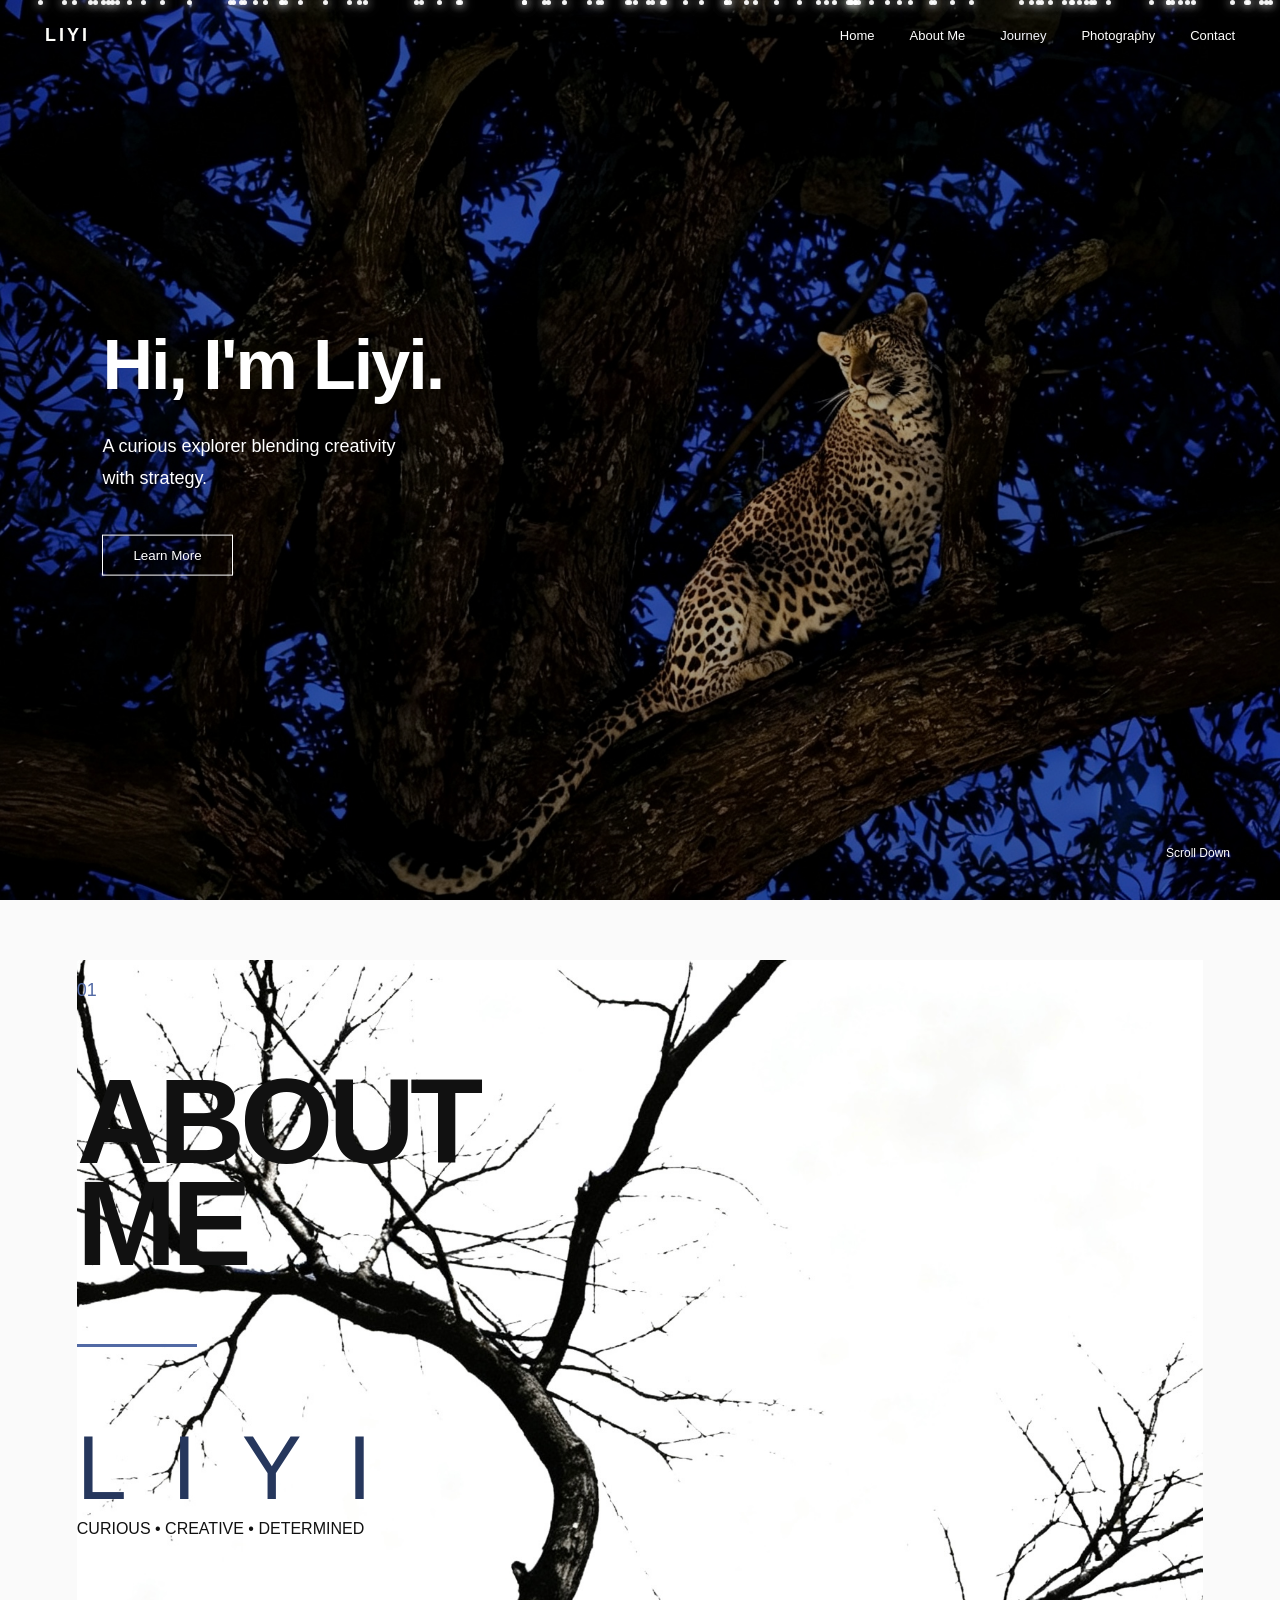
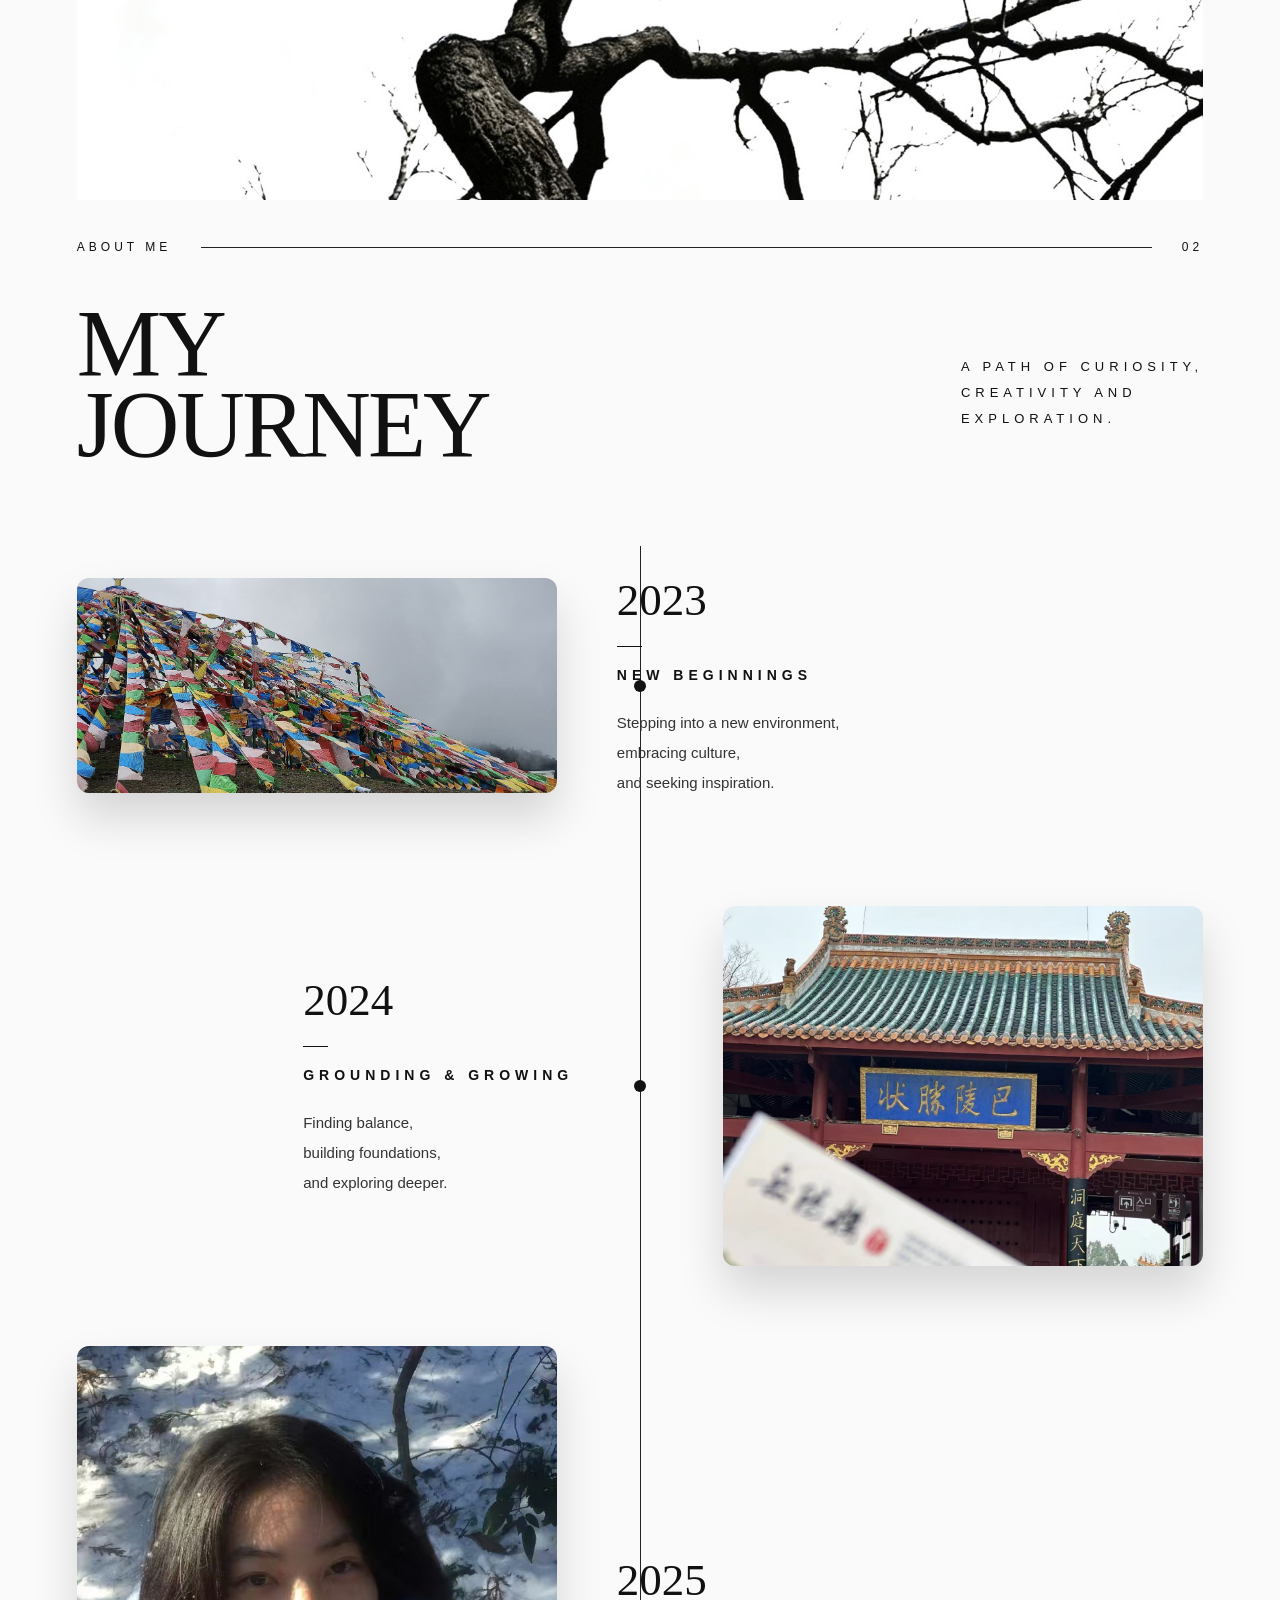
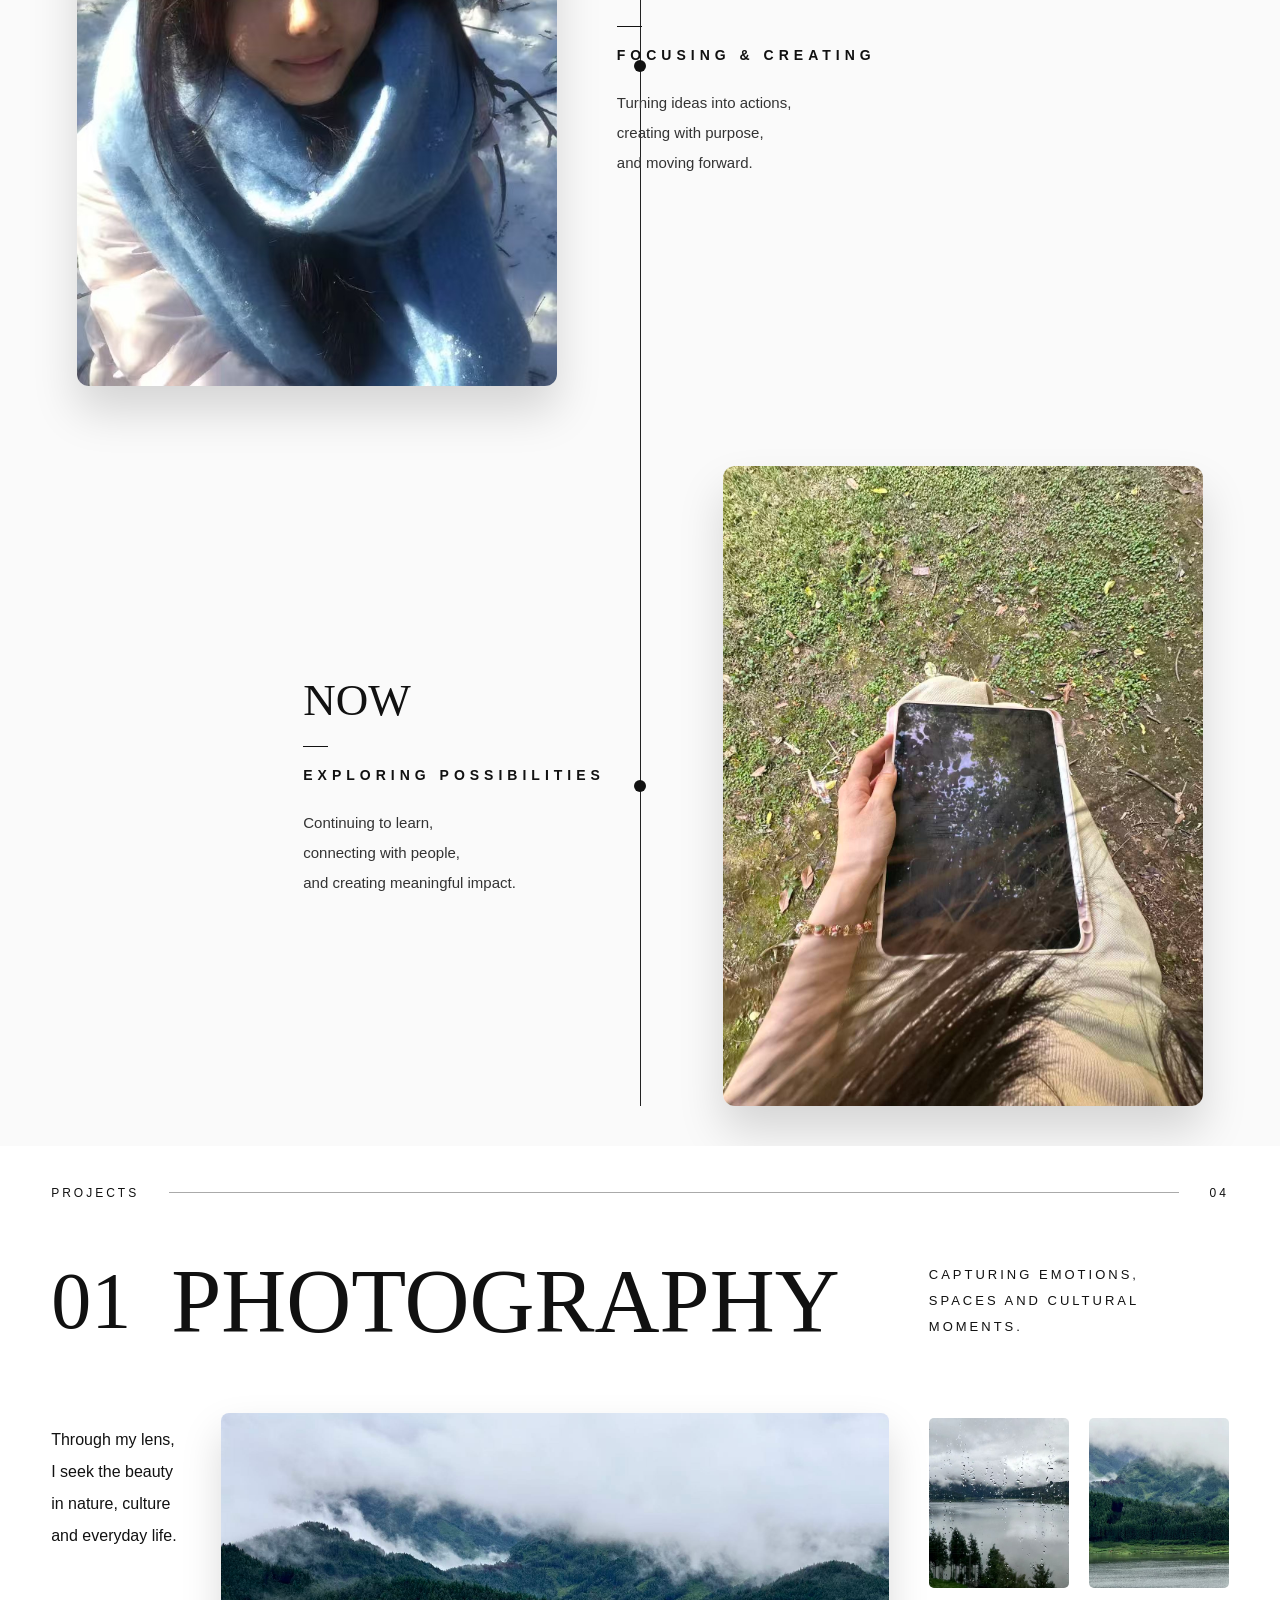
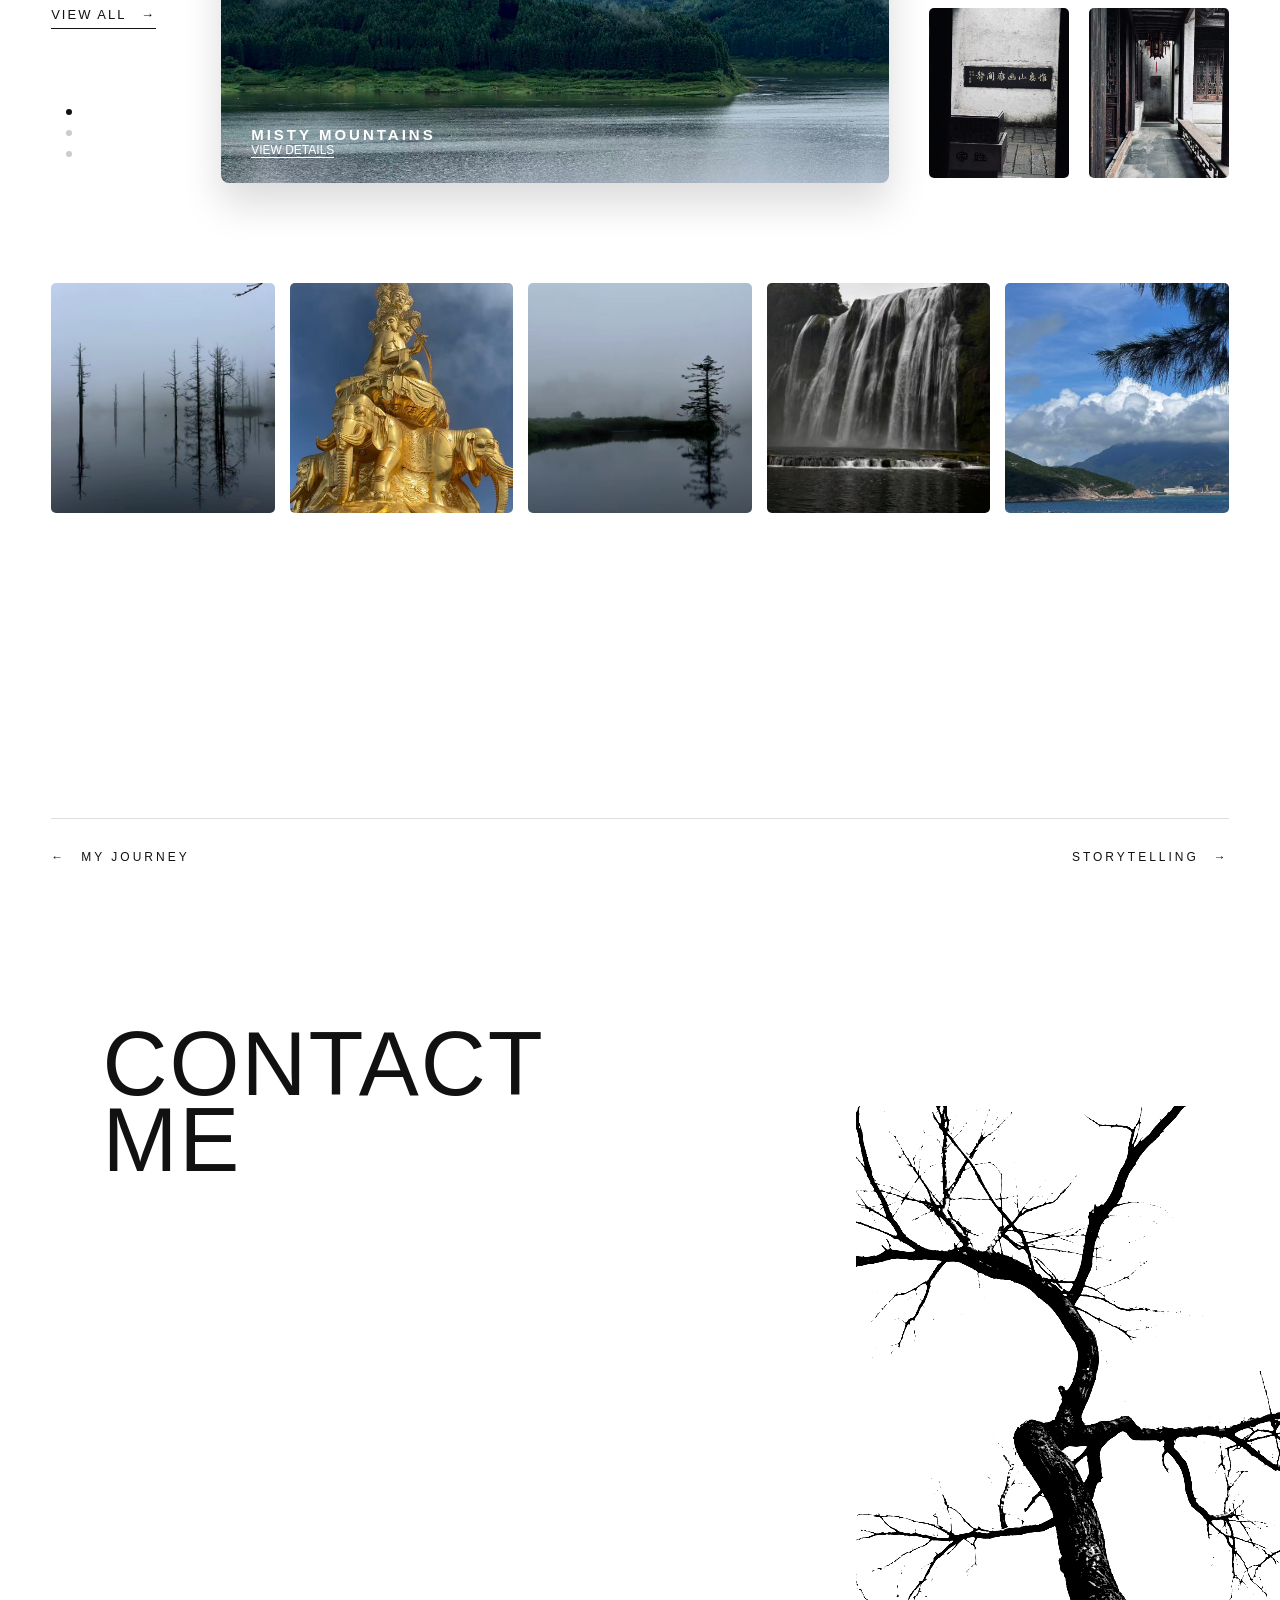
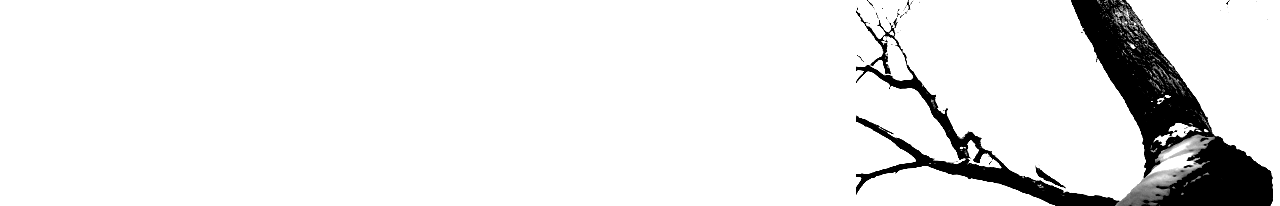
==== commit 3db1078d: "Update index.html" ====
--- a/index.html
+++ b/index.html
@@ -125,544 +125,207 @@
 ========================= -->
 
 
-<!DOCTYPE html>
-<html lang="en">
-
-<head>
-
-<meta charset="UTF-8">
-<meta name="viewport" content="width=device-width, initial-scale=1.0">
-
-<title>About Me</title>
-
-
-<style>
-
-
-*{
-    margin:0;
-    padding:0;
-    box-sizing:border-box;
-}
-
-
-body{
-
-    background:#ffffff;
-    font-family:
-    Arial,
-    Helvetica,
-    sans-serif;
-
-    overflow:hidden;
-
-    color:#111;
-
-}
-
-
-/* 页面主体 */
-
-.about{
-
-    width:100vw;
-    height:100vh;
-    position:relative;
-
-}
-
-
-
-/* =====================
-树图片
-===================== */
-
-
-.tree{
-
-    position:absolute;
-
-    top:-5vh;
-
-    left:50%;
-
-    transform:translateX(-50%);
-
-    height:110vh;
-
-    width:auto;
-
-
-    z-index:1;
-
-
-    opacity:0.45;
-
-
-    mix-blend-mode:multiply;
-
-
-    filter:
-    contrast(1.1)
-    brightness(1.05)
-    blur(0.2px);
-
-
-}
-
-
-
-
-/* =====================
-顶部编号
-===================== */
-
-
-.number{
-
-    position:absolute;
-
-    top:70px;
-
-    left:80px;
-
-    color:#526aa3;
-
-    font-size:20px;
-
-    letter-spacing:3px;
-
-    z-index:3;
-
-}
-
-
-
-
-/* =====================
-左侧标题
-===================== */
-
-
-.left{
-
-    position:absolute;
-
-    left:80px;
-
-    top:180px;
-
-    z-index:3;
-
-}
-
-
-
-.title{
-
-
-    font-size:150px;
-
-    line-height:0.85;
-
-    font-weight:800;
-
-    letter-spacing:-8px;
-
-
-}
-
-
-
-.line{
-
-
-    width:120px;
-
-    height:3px;
-
-    background:#526aa3;
-
-    margin-top:80px;
-
-}
-
-
-
-
-.name{
-
-
-    margin-top:70px;
-
-    font-size:90px;
-
-    letter-spacing:35px;
-
-    font-weight:300;
-
-    color:#26385f;
-
-}
-
-
-
-
-.tags{
-
-
-    margin-top:35px;
-
-    font-size:18px;
-
-    letter-spacing:12px;
-
-    color:#526aa3;
-
-}
-
-
-
-
-/* =====================
-右侧内容
-===================== */
-
-
-.content{
-
-
-    position:absolute;
-
-
-    right:90px;
-
-
-    top:170px;
-
-
-    width:420px;
-
-
-    z-index:4;
-
-
-}
-
-
-
-.item{
-
-
-    position:relative;
-
-    margin-bottom:65px;
-
-    padding-left:45px;
-
-}
-
-
-
-.item:before{
-
-
-    content:"";
-
-    position:absolute;
-
-    left:0;
-
-    top:8px;
-
-    width:14px;
-
-    height:14px;
-
-    background:#b8c5e8;
-
-    border-radius:50%;
-
-
-}
-
-
-
-.item:after{
-
-
-    content:"";
-
-
-    position:absolute;
-
-
-    left:6px;
-
-    top:25px;
-
-    width:1px;
-
-    height:150px;
-
-
-    background:#ddd;
-
-
-}
-
-
-
-.item:last-child:after{
-
-    display:none;
-
-}
-
-
-
-
-h2{
-
-
-    font-size:25px;
-
-    margin-bottom:22px;
-
-    font-weight:700;
-
-
-}
-
-
-
-p{
-
-
-    font-size:20px;
-
-    line-height:2;
-
-    color:#333;
-
-
-}
-
-
-
-
-.divider{
-
-
-    width:100%;
-
-    height:1px;
-
-    background:#e5e5e5;
-
-    margin-top:30px;
-
-
-}
-
-
-
-/* =====================
-底部
-===================== */
-
-
-.footer{
-
-
-    position:absolute;
-
-
-    right:100px;
-
-
-    bottom:60px;
-
-
-    z-index:4;
-
-
-    color:#526aa3;
-
-
-    letter-spacing:8px;
-
-
-    font-size:14px;
-
-
-}
-
-
-
-
-</style>
-
-
-</head>
-
-
-
-<body>
-
-
-<section class="about">
-
-
-<!-- 树 -->
-
-<img src="tree.png" class="tree">
-
-
-
-<div class="number">
-01
-</div>
-
-
-
-<!-- 左侧 -->
-
-<div class="left">
-
-
-<div class="title">
-
-ABOUT<br>
-ME
-
-</div>
-
-
-<div class="line"></div>
-
-
-<div class="name">
-
-LIYI
-
-</div>
-
-
-<div class="tags">
-
-CURIOUS　•　CREATIVE　•　DETERMINED
-
-</div>
-
-
-
-</div>
-
-
-
-
-
-<!-- 右侧 -->
-
-<div class="content">
-
-
-
-<div class="item">
-
-
-<h2>
-Who I Am
-</h2>
-
-
-<p>
-
-I'm Liyi, a curious observer of the world.
-<br>
-
-I find beauty in details, stories in everyday moments,
-and meaning in the connections between people.
-
-</p>
-
-
-</div>
-
-
-
-
-<div class="divider"></div>
-
-
-
-<div class="item">
-
-
-<h2>
-What I Care About
-</h2>
-
-
-<p>
-
-I care about honesty, growth and kindness.
-I believe small actions can create real impact.
-
-</p>
-
-
-</div>
-
-
-
-
-
-<div class="divider"></div>
-
-
-
-<div class="item">
-
-
-<h2>
-What Drives Me
-</h2>
-
-
-<p>
-
-I'm driven by curiosity and the desire to keep learning.
-I love turning ideas into something meaningful.
-
-</p>
-
-
-</div>
-
-
-
-
-</div>
-
-
-
-
-<div class="footer">
-
-BASED IN SINGAPORE ●
-
-</div>
+<!-- =========================
+     ABOUT ME SECTION
+========================= -->
+
+<section id="about" class="about">
+
+
+
+    <!-- 页面编号 -->
+
+    <div class="about-number">
+
+        01
+
+    </div>
+
+
+
+
+
+    <!-- 中间树干 -->
+
+    <img 
+    src="tree.png" 
+    class="about-tree"
+    alt="tree">
+
+
+
+
+
+    <!-- 左侧内容 -->
+
+    <div class="about-left">
+
+
+        <h1 class="about-title">
+
+            ABOUT<br>
+            ME
+
+        </h1>
+
+
+
+        <div class="about-line"></div>
+
+
+
+        <h2 class="about-name">
+
+            LIYI
+
+        </h2>
+
+
+
+        <p class="about-tags">
+
+            CURIOUS 
+            <span>•</span>
+            CREATIVE
+            <span>•</span>
+            DETERMINED
+
+        </p>
+
+
+    </div>
+
+
+
+
+
+
+
+    <!-- 右侧介绍 -->
+
+
+    <div class="about-right">
+
+
+        <div class="about-block">
+
+
+            <div class="about-dot"></div>
+
+
+
+            <h3>
+
+                Who I Am
+
+            </h3>
+
+
+            <p>
+
+                I’m Liyi, a curious observer of the world.
+                <br><br>
+
+                I find beauty in details,
+                stories in everyday moments,
+                and meaning in the connections
+                between people.
+
+            </p>
+
+
+
+        </div>
+
+
+
+
+
+
+        <div class="about-block">
+
+
+            <div class="about-dot"></div>
+
+
+            <h3>
+
+                What I Care About
+
+            </h3>
+
+
+
+            <p>
+
+                I care about honesty,
+                growth and kindness.
+
+                I believe small actions
+                can create real impact.
+
+            </p>
+
+
+        </div>
+
+
+
+
+
+
+
+        <div class="about-block">
+
+
+            <div class="about-dot"></div>
+
+
+            <h3>
+
+                What Drives Me
+
+            </h3>
+
+
+
+            <p>
+
+                I’m driven by curiosity
+                and the desire to keep learning.
+
+                I love turning ideas
+                into meaningful creations.
+
+            </p>
+
+
+
+        </div>
+
+
+
+
+    </div>
+
+
+
+
+
+
+    <!-- 底部信息 -->
+
+
+    <div class="about-location">
+
+
+        BASED IN SINGAPORE
+
+    </div>
 
 
 
 </section>
-
-
-</body>
-
-</html>
 
 
 
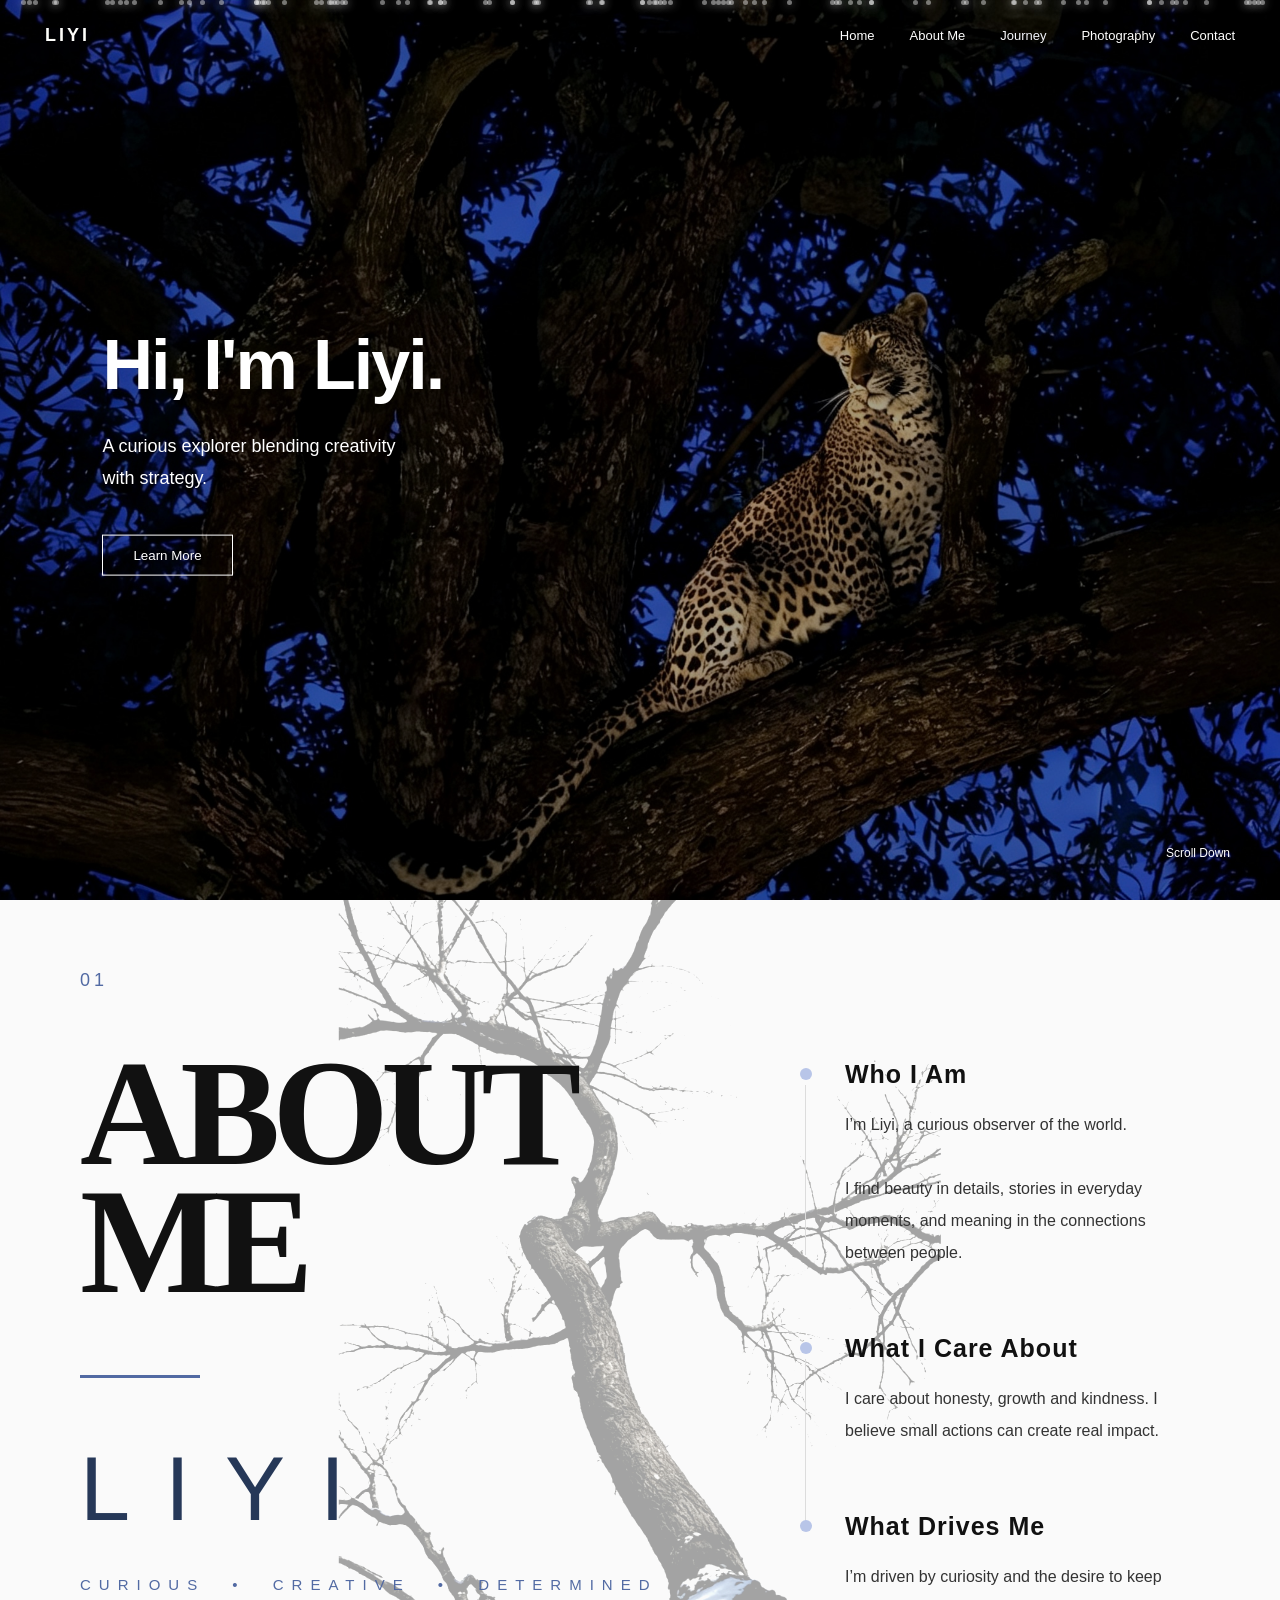
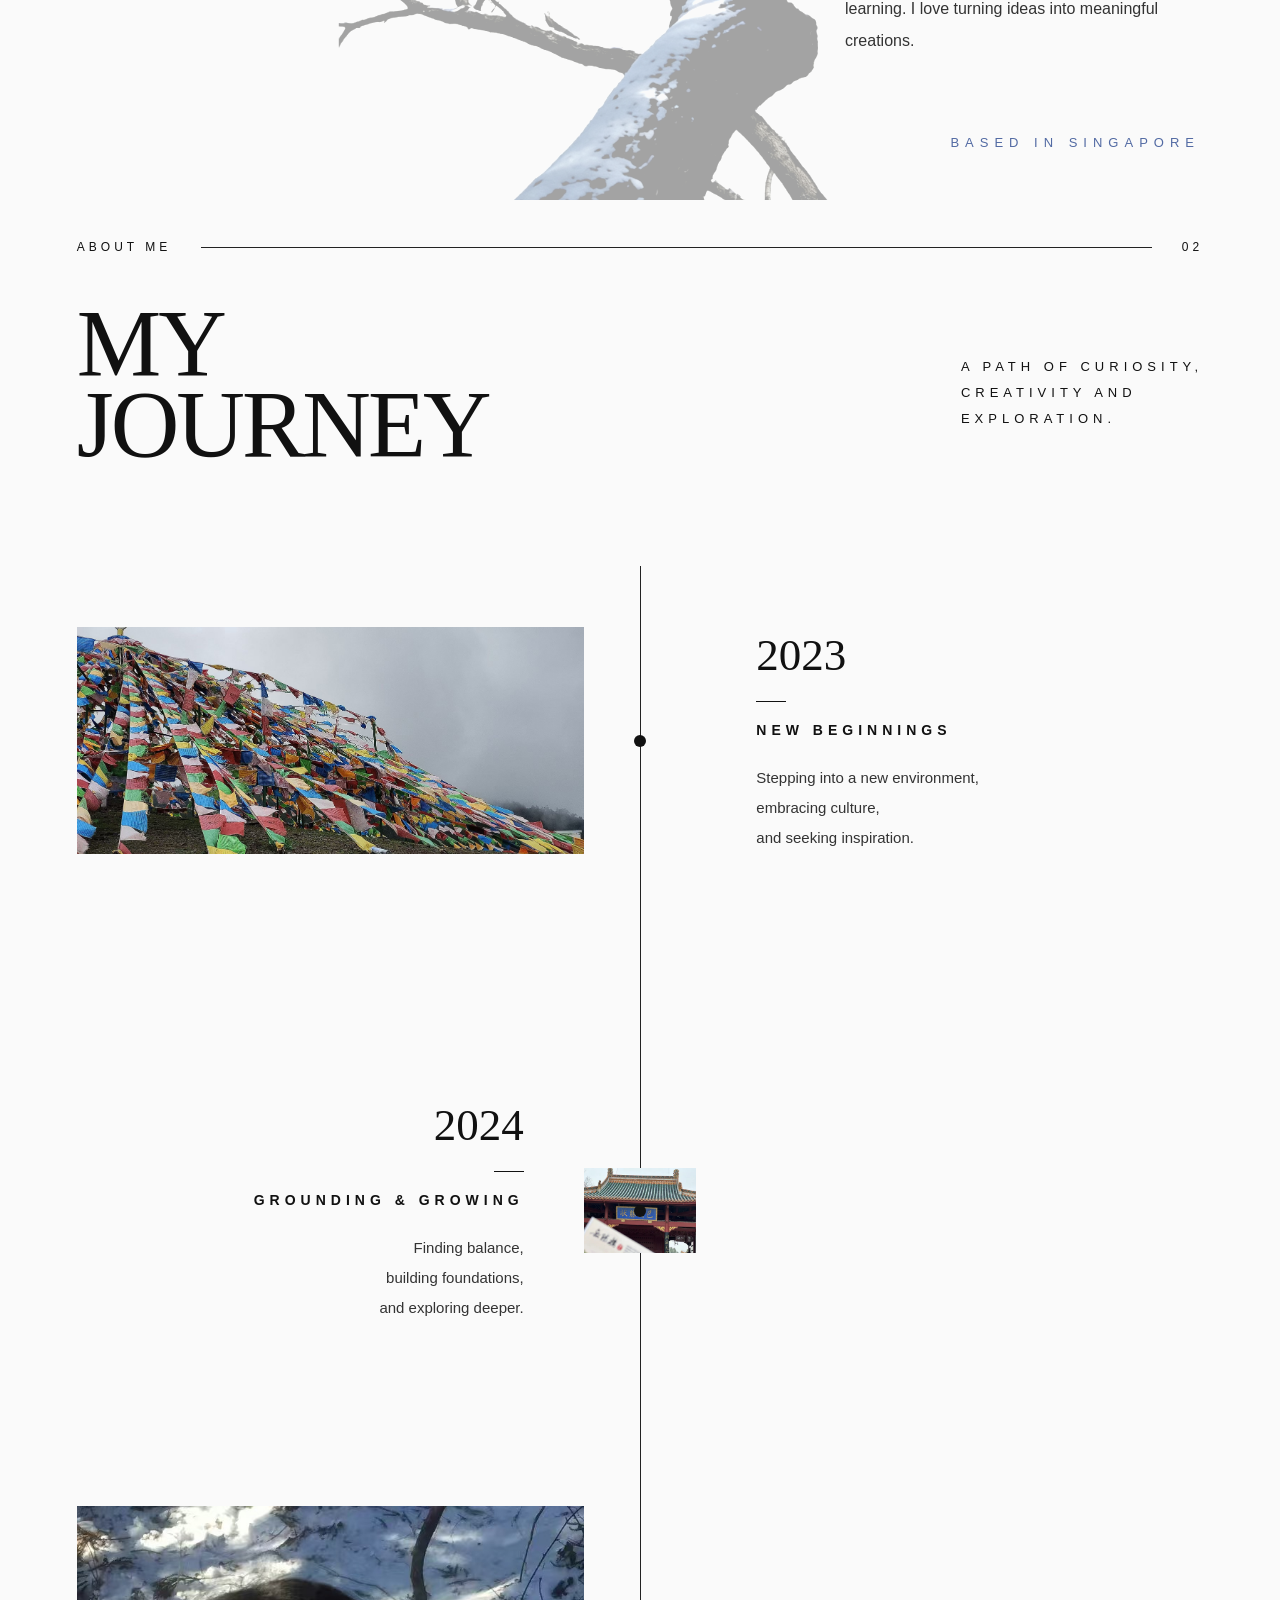
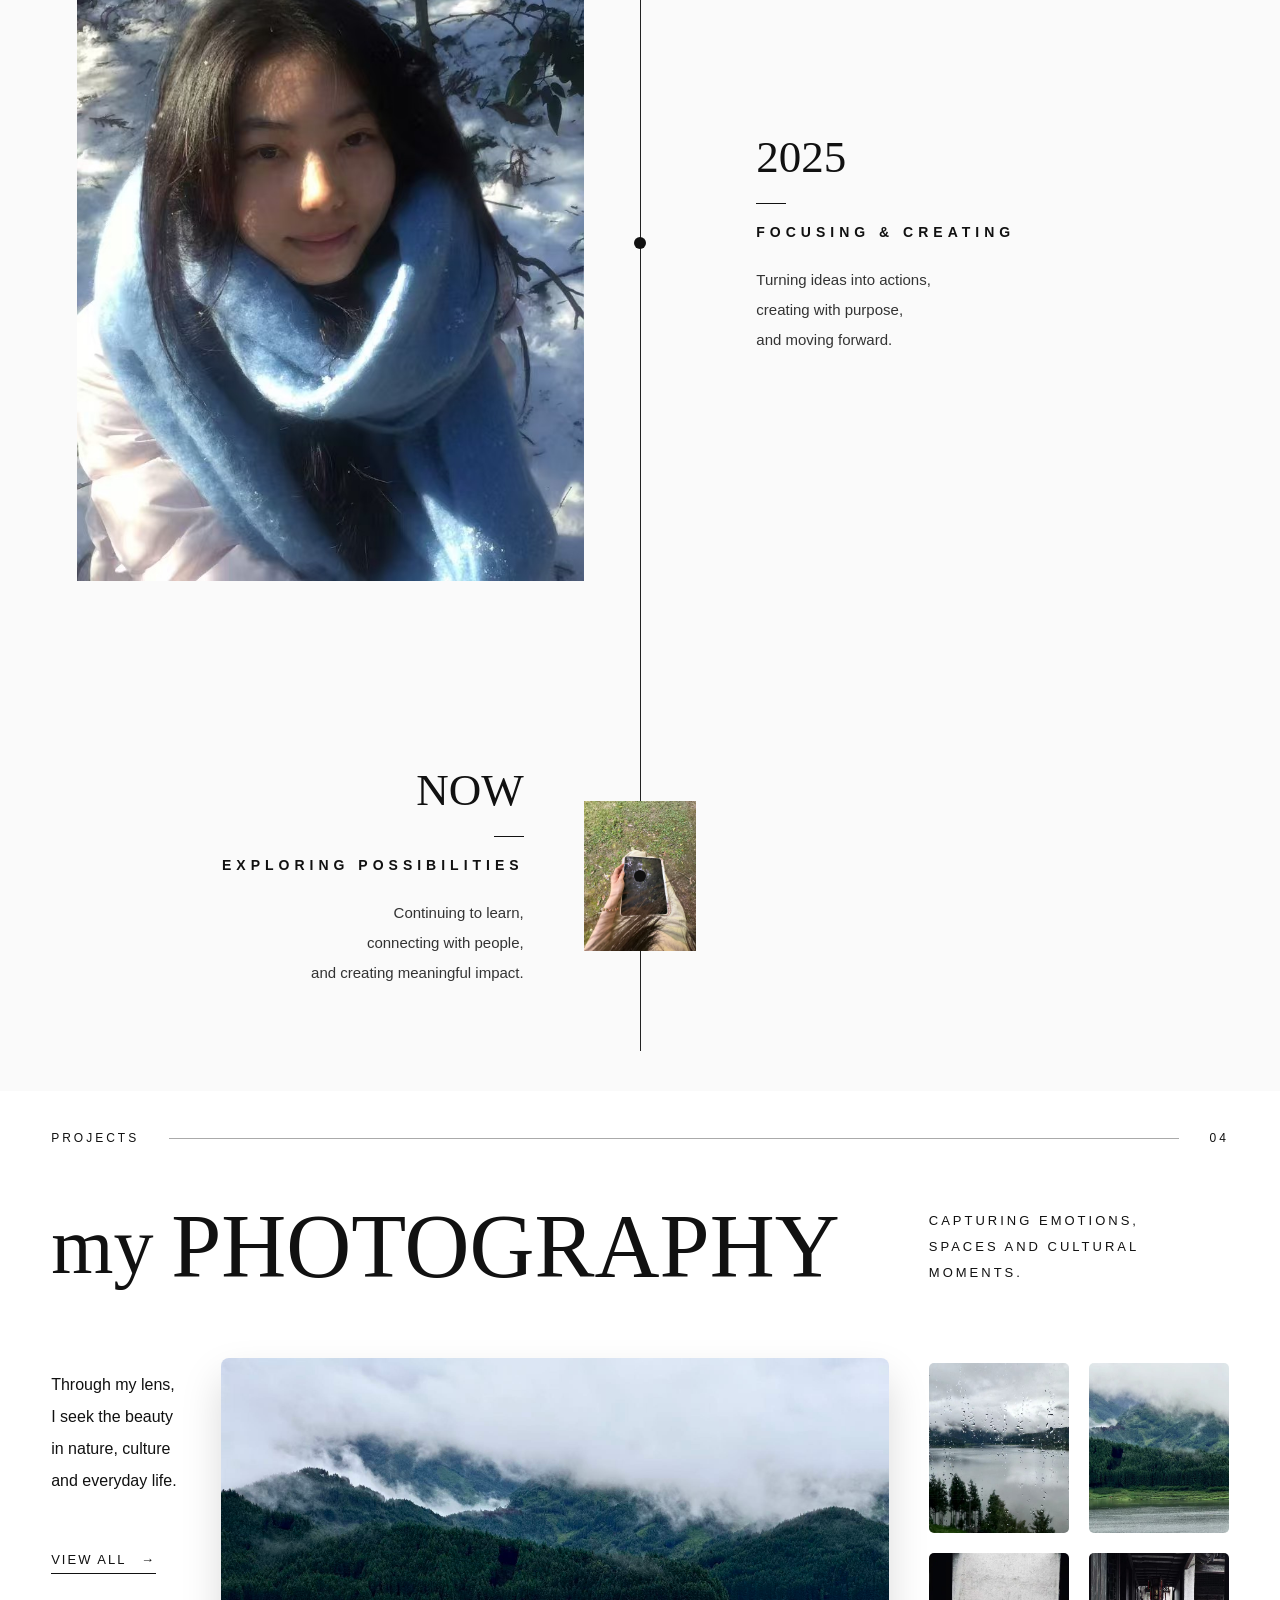
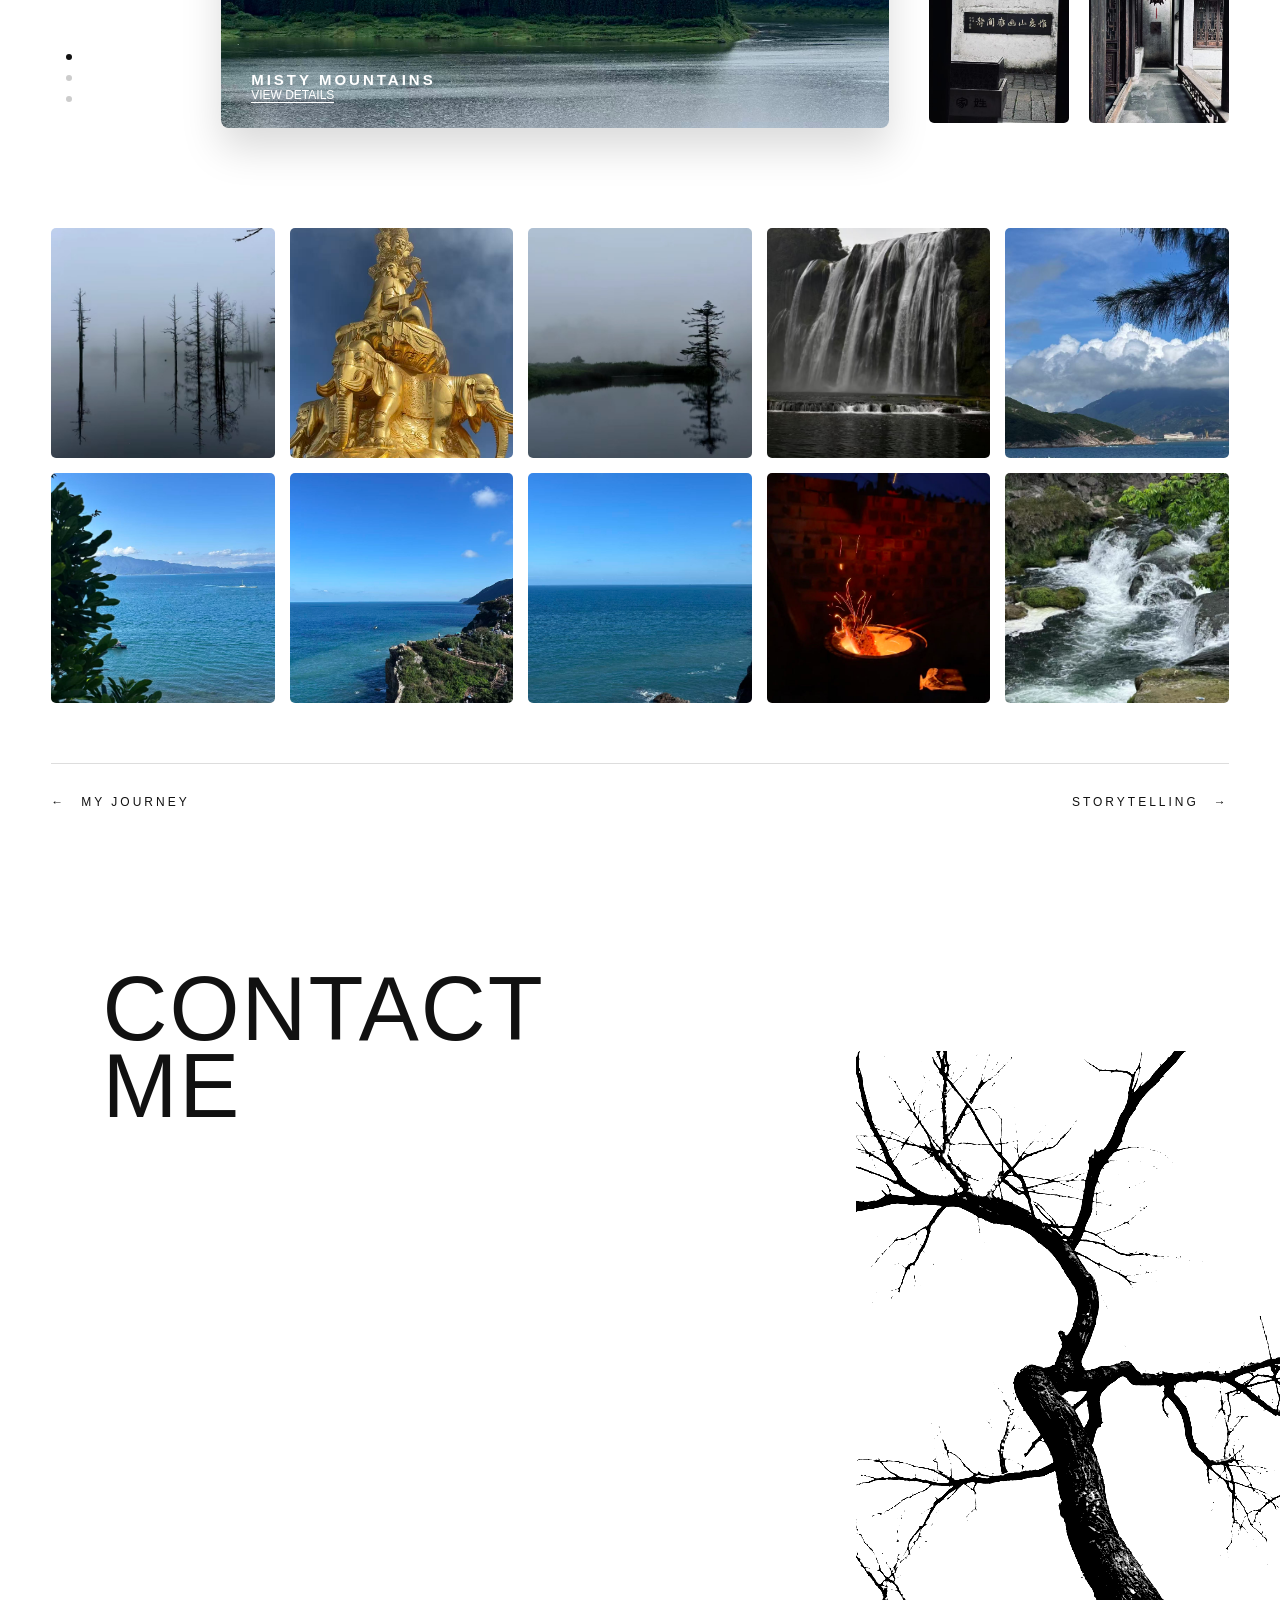
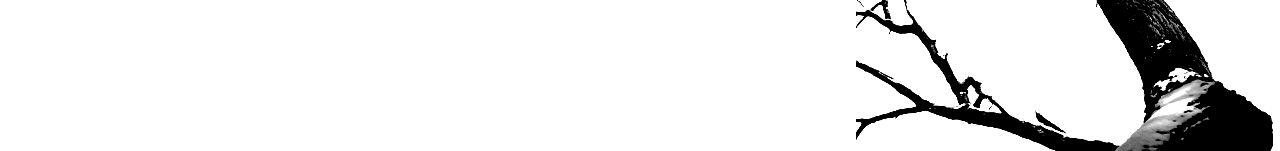
==== commit 4db72318: "Fix HTML content in index.html" ====
--- a/index.html
+++ b/index.html
@@ -633,7 +633,7 @@
 
 <div class="number">
 
-01
+my
 
 </div>
 
--- a/style.css
+++ b/style.css
@@ -402,7 +402,7 @@
 
 border-radius:50%;
 
-opacity:0.95;
+opacity:0.45;
 
 /* 发光效果 */
 box-shadow:
@@ -448,7 +448,7 @@
 
 transform:translateY(-120vh);
 
-opacity:.0.9;
+opacity:.0;
 
 }
 
@@ -544,11 +544,12 @@
 ABOUT
 ===================================== */
 
-
 .about{
 
 position:relative;
 
+width:100%;
+
 height:100vh;
 
 min-height:900px;
@@ -557,235 +558,555 @@
 
 overflow:hidden;
 
-padding:60px 6%;
-
-font-family:Arial,sans-serif;
-
-}
-
-
-
-
-
-/* 编号 */
+}
+
+
+
+
+
+/* =================================
+        TREE IMAGE
+================================= */
+
+
+.about-tree{
+
+
+position:absolute;
+
+
+top:-5%;
+
+
+left:50%;
+
+
+transform:translateX(-50%);
+
+
+
+height:115vh;
+
+
+width:auto;
+
+
+
+z-index:1;
+
+
+
+/* 融合背景 */
+
+opacity:.35;
+
+
+mix-blend-mode:multiply;
+
+
+
+filter:
+
+contrast(115%)
+
+brightness(105%)
+
+blur(.3px);
+
+
+
+pointer-events:none;
+
+
+}
+
+
+
+
+
+
+
+/* =================================
+        NUMBER
+================================= */
 
 
 .about-number{
 
+
 position:absolute;
 
-top:80px;
-
-left:6%;
+
+top:70px;
+
+
+left:80px;
+
+
 
 font-size:18px;
 
-color:#536aa5;
-
-}
-
-
-
-
-
-/* 左侧 */
+
+letter-spacing:4px;
+
+
+color:#526aa3;
+
+
+
+z-index:5;
+
+
+}
+
+
+
+
+
+
+
+
+/* =================================
+        LEFT CONTENT
+================================= */
 
 
 .about-left{
 
+
 position:absolute;
 
-left:6%;
-
-top:170px;
-
-z-index:2;
-
-}
-
-
-
-.about-left h1{
-
-font-size:120px;
+
+left:80px;
+
+
+top:150px;
+
+
+
+z-index:5;
+
+
+}
+
+
+
+
+
+/* 大标题 */
+
+
+.about-title{
+
+
+font-family:
+"Times New Roman",
+serif;
+
+
+
+font-size:150px;
+
+
+font-weight:700;
+
 
 line-height:.85;
 
-letter-spacing:-5px;
-
-font-weight:700;
-
-margin:0;
+
+
+letter-spacing:-8px;
+
+
 
 color:#111;
 
-}
-
-
-
+
+}
+
+
+
+
+
+/* 蓝色横线 */
 
 
 .about-line{
 
+
 width:120px;
 
+
 height:3px;
 
-background:#526aa5;
-
-margin:70px 0;
-
-}
-
-
-
-
-.about-left h2{
+
+background:#526aa3;
+
+
+
+margin-top:70px;
+
+
+}
+
+
+
+
+
+
+
+/* LIYI */
+
+
+.about-name{
+
+
+margin-top:60px;
+
+
 
 font-size:90px;
 
-font-weight:500;
-
-letter-spacing:45px;
-
-margin:0;
-
-color:#26375d;
-
-}
-
-
-
-
-
-.tags{
+
+
+font-weight:300;
+
+
+
+letter-spacing:35px;
+
+
+
+color:#263858;
+
+
+
+}
+
+
+
+
+
+/* 标签 */
+
+
+.about-tags{
+
 
 margin-top:35px;
 
+
+
 font-size:15px;
 
+
+
 letter-spacing:8px;
 
-color:#536aa5;
-
-}
-
-
-
-
-
-
-
-/* 右侧 */
-
-.about-content{
+
+
+color:#526aa3;
+
+
+
+white-space:nowrap;
+
+
+
+}
+
+
+
+.about-tags span{
+
+
+margin:0 15px;
+
+
+}
+
+
+
+
+
+
+
+/* =================================
+        RIGHT CONTENT
+================================= */
+
+
+.about-right{
+
 
 position:absolute;
 
-right:8%;
-
-top:240px;
-
-width:350px;
-
-border-left:1px solid #ddd;
+
+right:90px;
+
+
+top:160px;
+
+
+
+width:390px;
+
+
+
+z-index:10;
+
+
+}
+
+
+
+
+
+
+/* 单个模块 */
+
+
+.about-block{
+
+
+position:relative;
+
+
 
 padding-left:45px;
-z-index:10
-}
-
-
-
-
-
-.about-item{
-
-position:relative;
-
-padding-bottom:45px;
-
-margin-bottom:35px;
-
-border-bottom:1px solid #eee;
-
-}
-
-
-
-.about-item:last-child{
-
-border:none;
-
-}
-
-
-
-
-.node{
+
+
+
+margin-bottom:65px;
+
+
+}
+
+
+
+
+
+
+/* 圆点 */
+
+
+.about-dot{
+
 
 position:absolute;
 
-left:-52px;
-
-top:5px;
+
+
+left:0;
+
+
+top:8px;
+
+
 
 width:12px;
 
+
 height:12px;
 
+
+
+background:#b8c5e8;
+
+
+
 border-radius:50%;
 
-background:#a9b5db;
-
-}
-
-
-
-
-.about-item h3{
-
-font-size:22px;
-
-margin:0 0 20px;
-
-}
-
-
-
-
-.about-item p{
-
-font-size:18px;
+
+
+}
+
+
+
+
+
+
+/* 连接线 */
+
+
+.about-block:not(:last-child)::after{
+
+
+content:"";
+
+
+
+position:absolute;
+
+
+
+left:5px;
+
+
+
+top:25px;
+
+
+
+height:170px;
+
+
+
+width:1px;
+
+
+
+background:#dcdcdc;
+
+
+
+}
+
+
+
+
+
+
+
+/* 小标题 */
+
+
+.about-block h3{
+
+
+font-size:25px;
+
+
+
+font-weight:600;
+
+
+
+margin-bottom:20px;
+
+
+
+letter-spacing:1px;
+
+
+}
+
+
+
+
+
+
+
+/* 描述 */
+
+
+.about-block p{
+
+
+font-size:16px;
+
+
 
 line-height:2;
 
-color:#222;
-
-}
-
-
-
-
-
-/* 地点 */
-
-
-.location{
+
+
+color:#333;
+
+
+
+}
+
+
+
+
+
+/* =================================
+        LOCATION
+================================= */
+
+
+.about-location{
+
 
 position:absolute;
 
-right:7%;
-
-bottom:45px;
+
+
+right:80px;
+
+
+
+bottom:50px;
+
+
+
+z-index:10;
+
+
+
+font-size:13px;
+
+
+
+letter-spacing:6px;
+
+
+
+color:#526aa3;
+
+
+
+}
+
+
+
+
+
+
+
+/* =================================
+        RESPONSIVE
+================================= */
+
+
+@media(max-width:1200px){
+
+
+.about-title{
+
+font-size:110px;
+
+}
+
+
+
+.about-name{
+
+font-size:70px;
+
+}
+
+
+
+.about-right{
+
+width:330px;
+
+right:40px;
+
+}
+
+
+
+.about-block p{
 
 font-size:14px;
 
-letter-spacing:6px;
-
-color:#536aa5;
-
-}
-
+}
+
+
+}
 
 
 
@@ -798,6 +1119,11 @@
 ===================================== */
 
 
+/* =========================
+        Journey Section
+========================= */
+
+
 .journey{
 
 background:#fafafa;
@@ -811,7 +1137,11 @@
 
 
 
-/* 顶部 */
+
+/* =========================
+        顶部
+========================= */
+
 
 .journey-top{
 
@@ -828,7 +1158,6 @@
 }
 
 
-
 .top-line{
 
 height:1px;
@@ -842,7 +1171,10 @@
 
 
 
-/* 标题 */
+
+/* =========================
+        标题
+========================= */
 
 
 .journey-title{
@@ -855,7 +1187,7 @@
 
 margin-top:50px;
 
-margin-bottom:80px;
+margin-bottom:100px;
 
 }
 
@@ -875,6 +1207,7 @@
 }
 
 
+
 .journey-title p{
 
 font-size:13px;
@@ -891,7 +1224,10 @@
 
 
 
-/* 时间轴 */
+/* =========================
+        时间轴区域
+========================= */
+
 
 .timeline{
 
@@ -901,6 +1237,11 @@
 
 
 
+
+
+/* 中间竖线 */
+
+
 .journey-line{
 
 position:absolute;
@@ -921,125 +1262,262 @@
 
 
 
-/* 每一行 */
+/* =========================
+        每一行
+========================= */
 
 
 .journey-item{
 
+
 position:relative;
 
-display:flex;
+
+display:grid;
+
+
+/*
+ 左图片
+ 中线
+ 右文字
+*/
+
+
+grid-template-columns:
+
+45% 10% 45%;
+
 
 align-items:center;
 
-margin-bottom:80px;
-
-min-height:280px;
-
-}
-
-
-
-
-.left{
-
-justify-content:flex-start;
-
-}
-
-
-
-.right{
-
-justify-content:flex-end;
-
-}
-
-
-
-
-
-/* 图片 */
-
-.journey-image{
-
-width:480px;
-
-}
-
-
-
-.journey-image img{
+
+min-height:350px;
+
+
+margin-bottom:120px;
+
+
+}
+
+
+
+
+
+/* =========================
+        图片
+========================= */
+
+
+.journey-card{
+
+
+width:90%;
+
+
+height:300px;
+
+
+overflow:hidden;
+
+
+border-radius:18px;
+
+
+box-shadow:
+
+0 25px 50px rgba(0,0,0,.12);
+
+
+animation:
+
+floatingCard 5s ease-in-out infinite;
+
+
+transition:.6s ease;
+
+
+}
+
+
+
+
+.journey-card img{
+
 
 width:100%;
 
-height:auto;
-
-display:block;
-
-border-radius:12px;
+
+height:100%;
+
+
+object-fit:cover;
+
+
+transition:.8s ease;
+
+
+}
+
+
+
+
+.journey-card:hover{
+
+
+transform:
+
+translateY(-15px);
+
 
 box-shadow:
-0 25px 45px rgba(0,0,0,.15);
-
-}
-
-
-
-
-
-/* 文字 */
+
+0 40px 70px rgba(0,0,0,.2);
+
+
+}
+
+
+
+.journey-card:hover img{
+
+
+transform:
+
+scale(1.08);
+
+
+}
+
+
+
+
+
+/* =========================
+        图片位置
+========================= */
+
+
+.left .journey-card{
+
+
+grid-column:1;
+
+
+}
+
+
+
+.right .journey-card{
+
+
+grid-column:3;
+
+
+justify-self:end;
+
+
+}
+
+
+
+
+
+/* =========================
+        文字区域
+========================= */
 
 
 .journey-text{
 
-width:360px;
-
-}
+
+width:380px;
+
+
+}
+
+
 
 
 
 .left .journey-text{
 
-margin-left:60px;
-
-}
+
+grid-column:3;
+
+
+padding-left:60px;
+
+
+}
+
 
 
 .right .journey-text{
 
-margin-right:60px;
-
-text-align:left;
-
-}
+
+grid-column:1;
+
+
+justify-self:end;
+
+
+padding-right:60px;
+
+
+text-align:right;
+
+
+}
+
+
 
 
 
 .journey-text h2{
 
+
 font-family:serif;
 
+
 font-size:45px;
 
+
 font-weight:400;
 
+
 margin:0;
 
-}
+
+}
+
+
 
 
 
 .dash{
 
-width:25px;
+
+width:30px;
+
 
 height:1px;
 
+
 background:#111;
 
+
 margin:20px 0;
 
+
+}
+
+
+
+
+.right .dash{
+
+margin-left:auto;
+
 }
 
 
@@ -1047,66 +1525,145 @@
 
 .journey-text h3{
 
+
 font-size:14px;
 
+
 letter-spacing:5px;
 
+
 margin-bottom:25px;
 
-}
+
+}
+
+
 
 
 
 .journey-text p{
 
+
 font-size:15px;
 
+
 line-height:2;
 
+
 color:#333;
 
-}
-
-
-
-
-
-/* 中间节点 */
+
+}
+
+
+
+
+
+/* =========================
+        时间节点
+========================= */
 
 
 .journey-dot{
 
+
 position:absolute;
 
+
 left:50%;
 
-transform:translateX(-50%);
+
+top:50%;
+
+
+transform:
+
+translate(-50%,-50%);
+
+
 
 width:12px;
 
+
 height:12px;
 
+
 background:#111;
 
+
 border-radius:50%;
 
+
 z-index:3;
 
-}
-
-
-
-
-
-/* 底部 */
+
+}
+
+
+
+
+
+/* =========================
+        图片漂浮
+========================= */
+
+
+@keyframes floatingCard{
+
+
+0%{
+
+
+transform:
+
+translateY(0);
+
+
+}
+
+
+
+50%{
+
+
+transform:
+
+translateY(-12px);
+
+
+}
+
+
+
+100%{
+
+
+transform:
+
+translateY(0);
+
+
+}
+
+
+}
+
+
+
+
+
+/* =========================
+        最后一项
+========================= */
+
 
 .journey-item:last-child{
 
+
 margin-bottom:0;
 
-}
-
-
+
+}
 
 
 
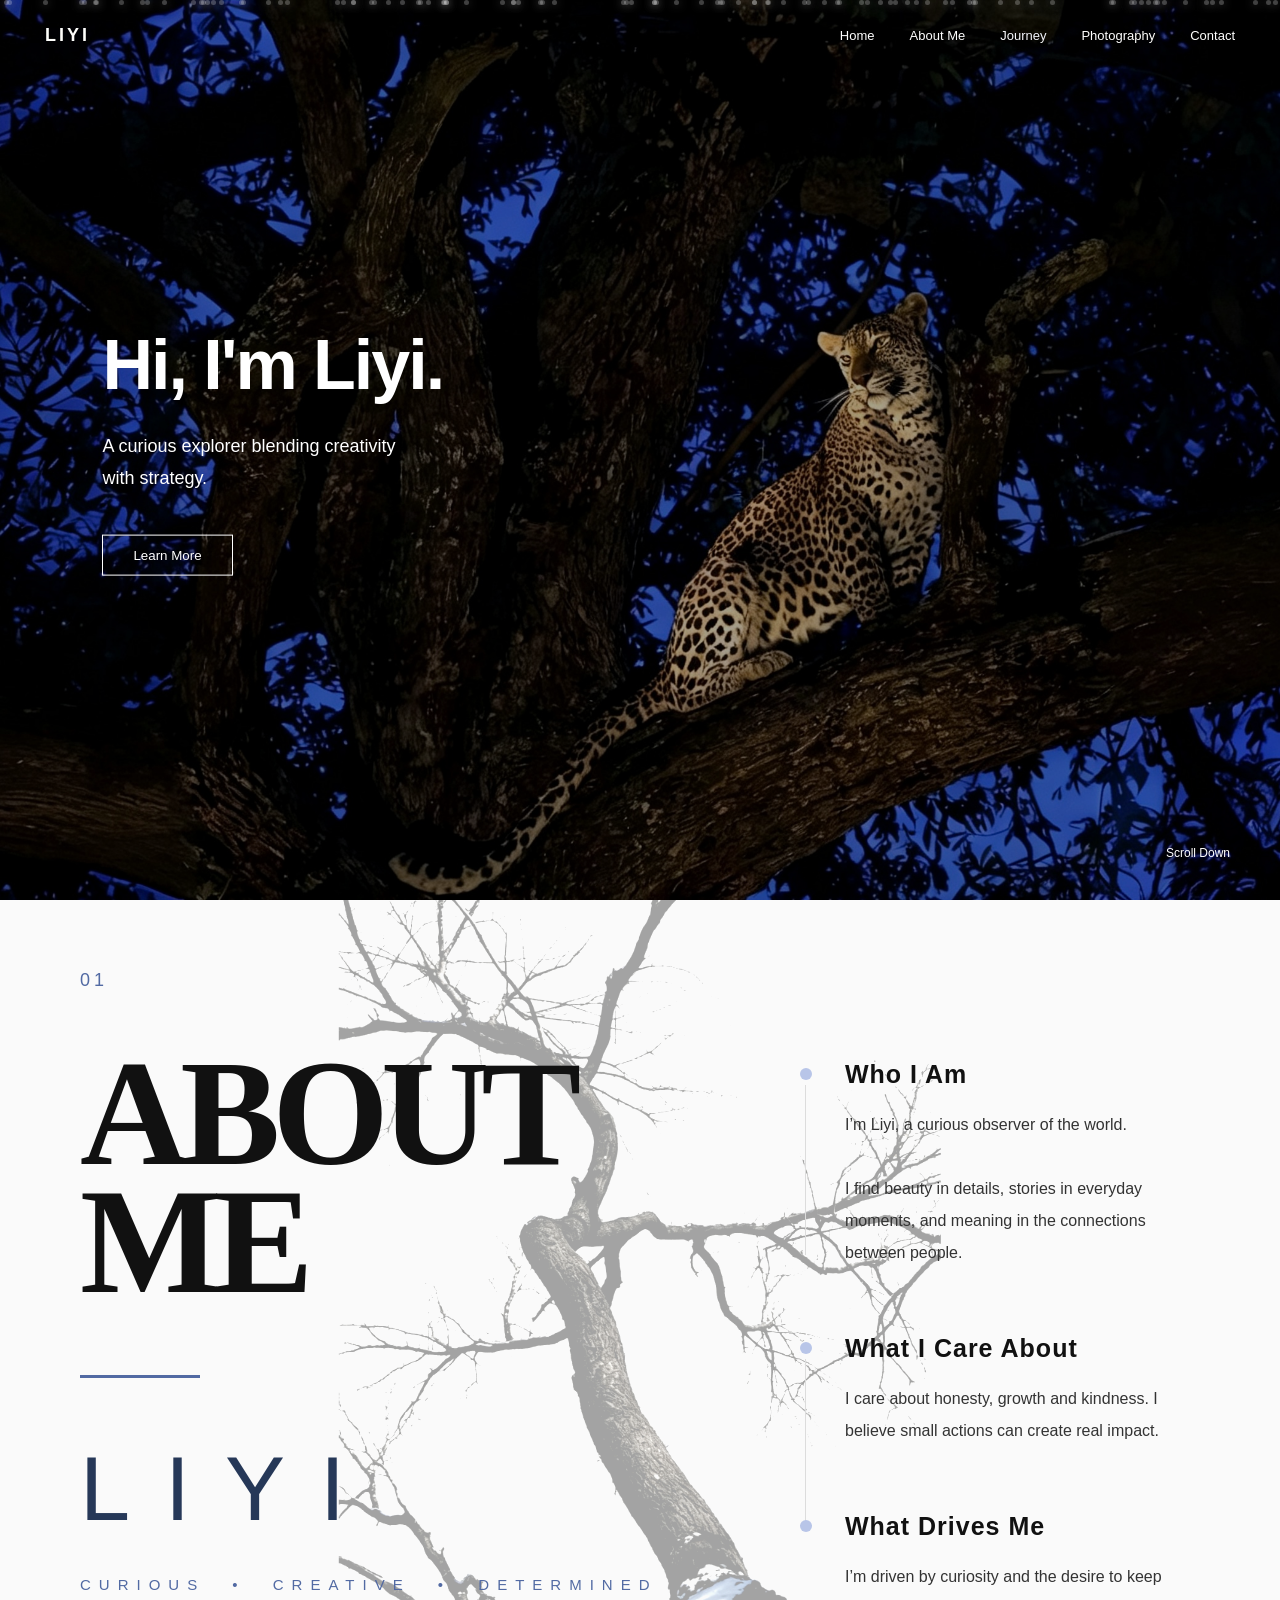
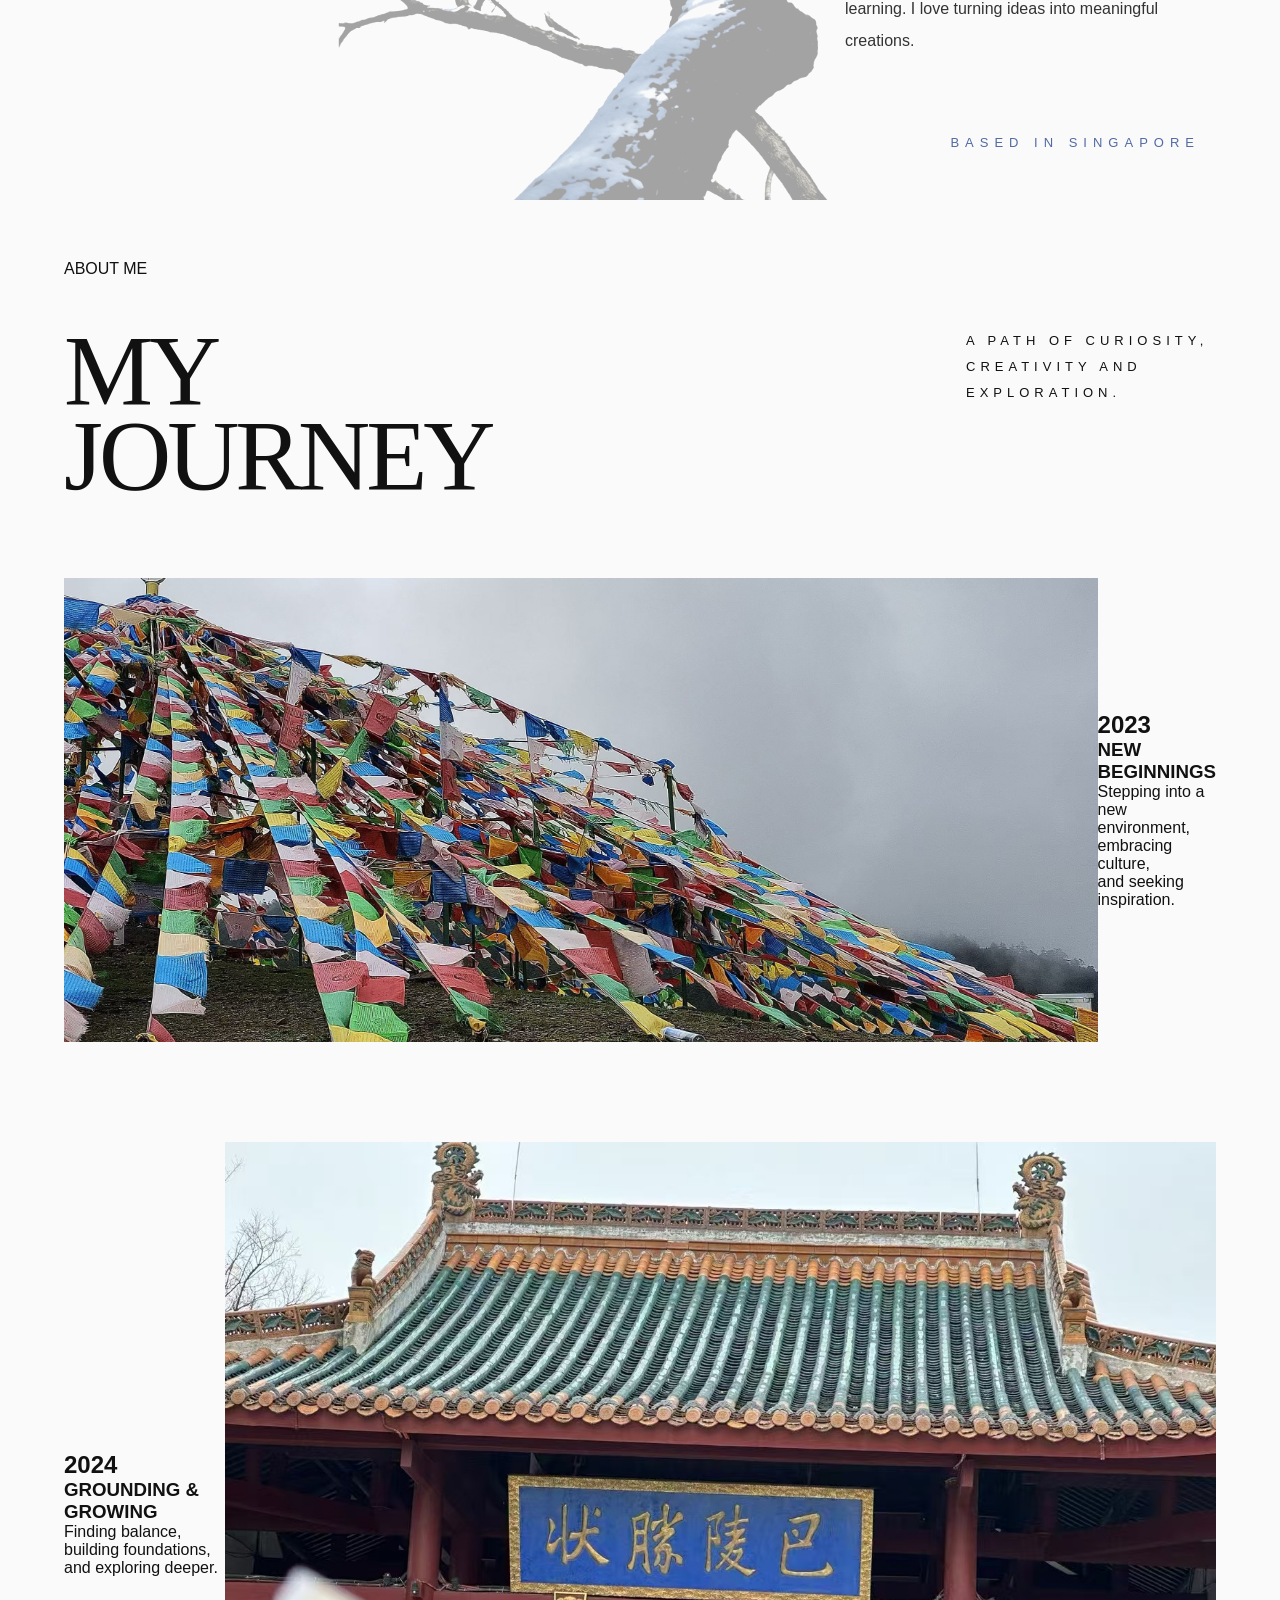
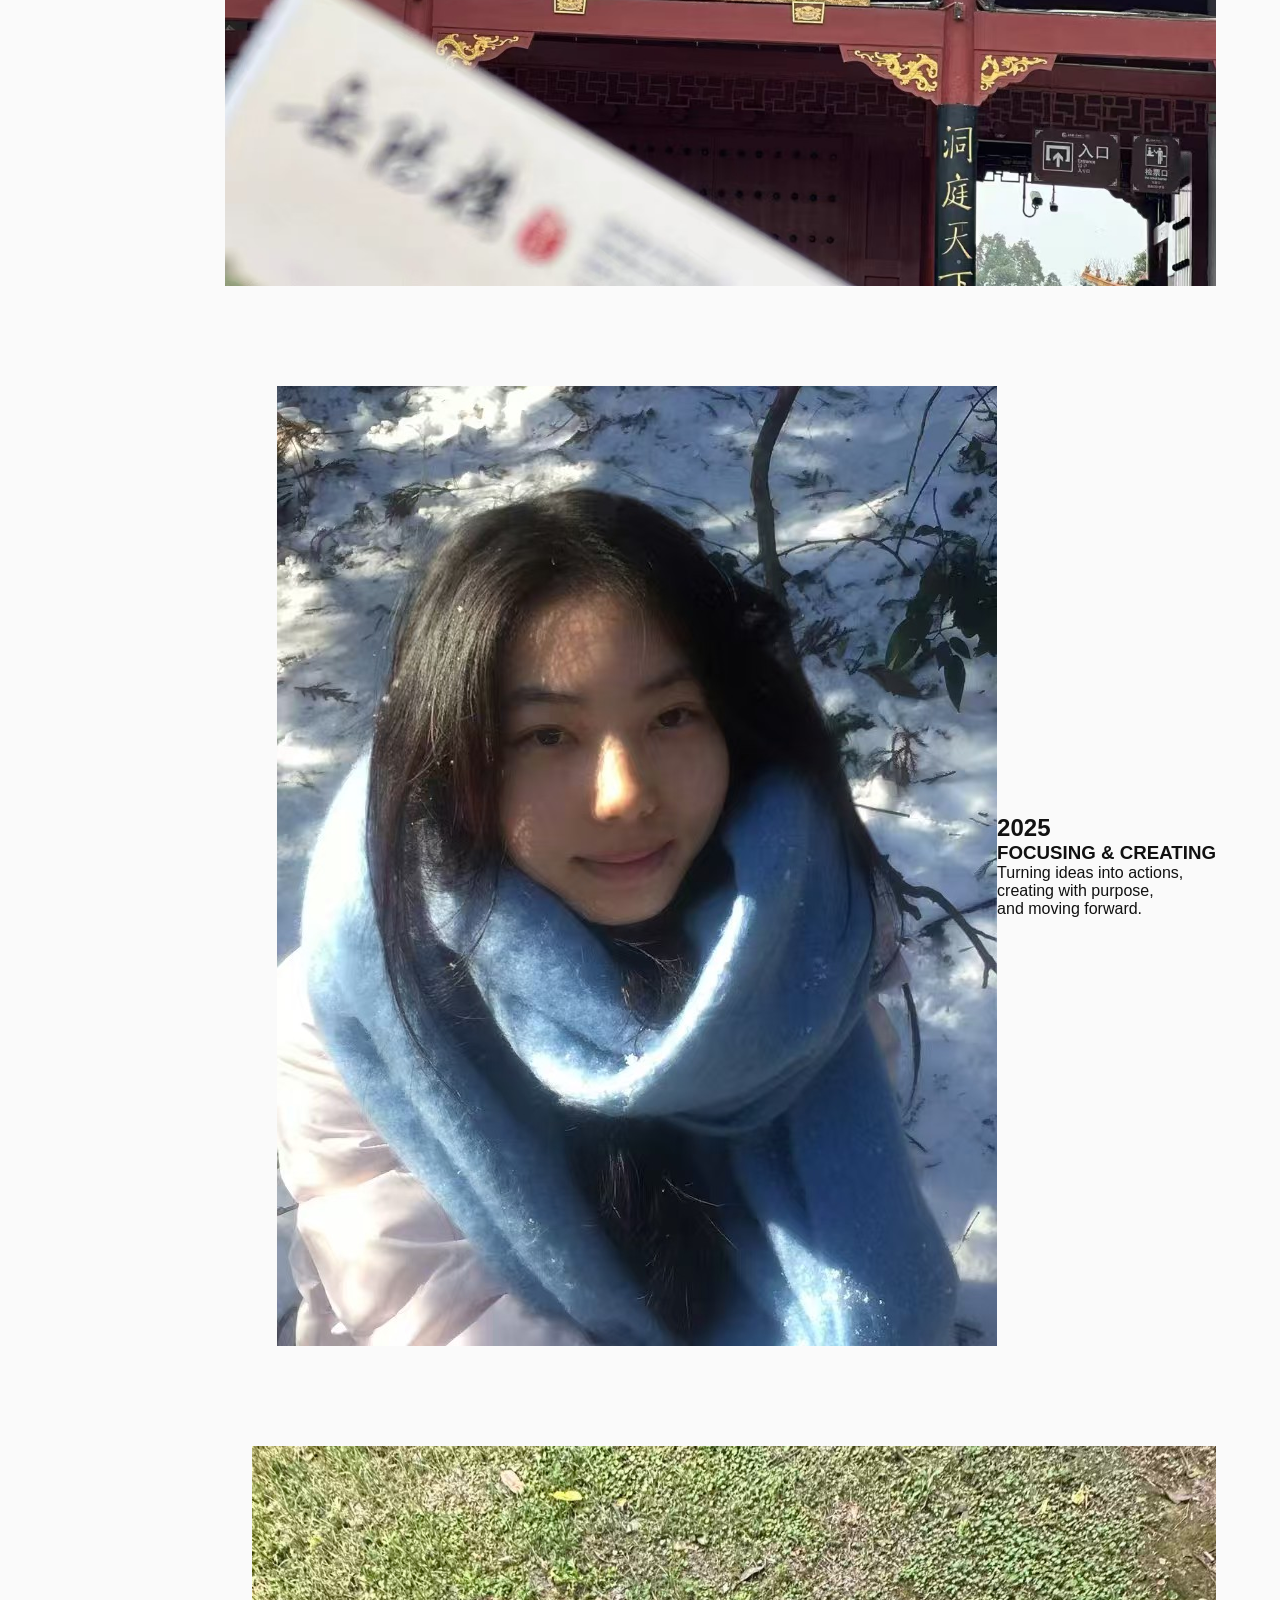
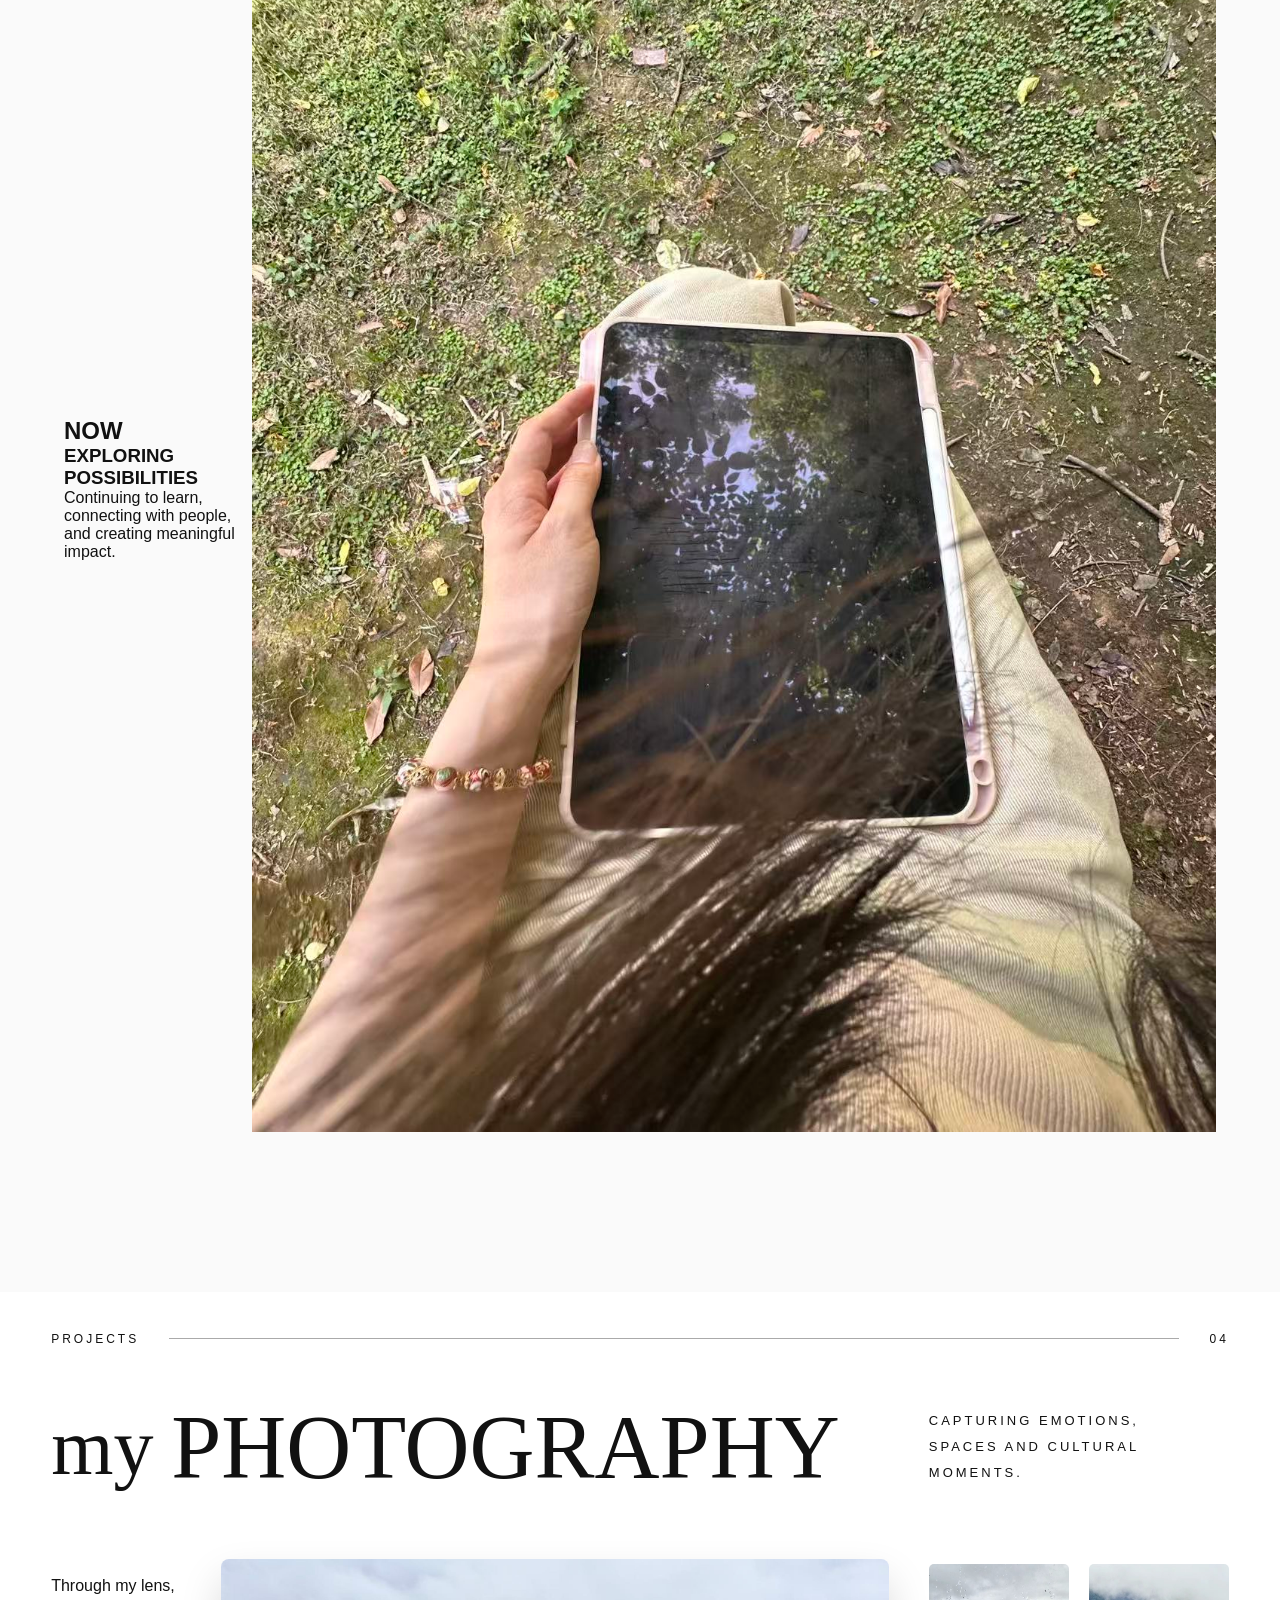
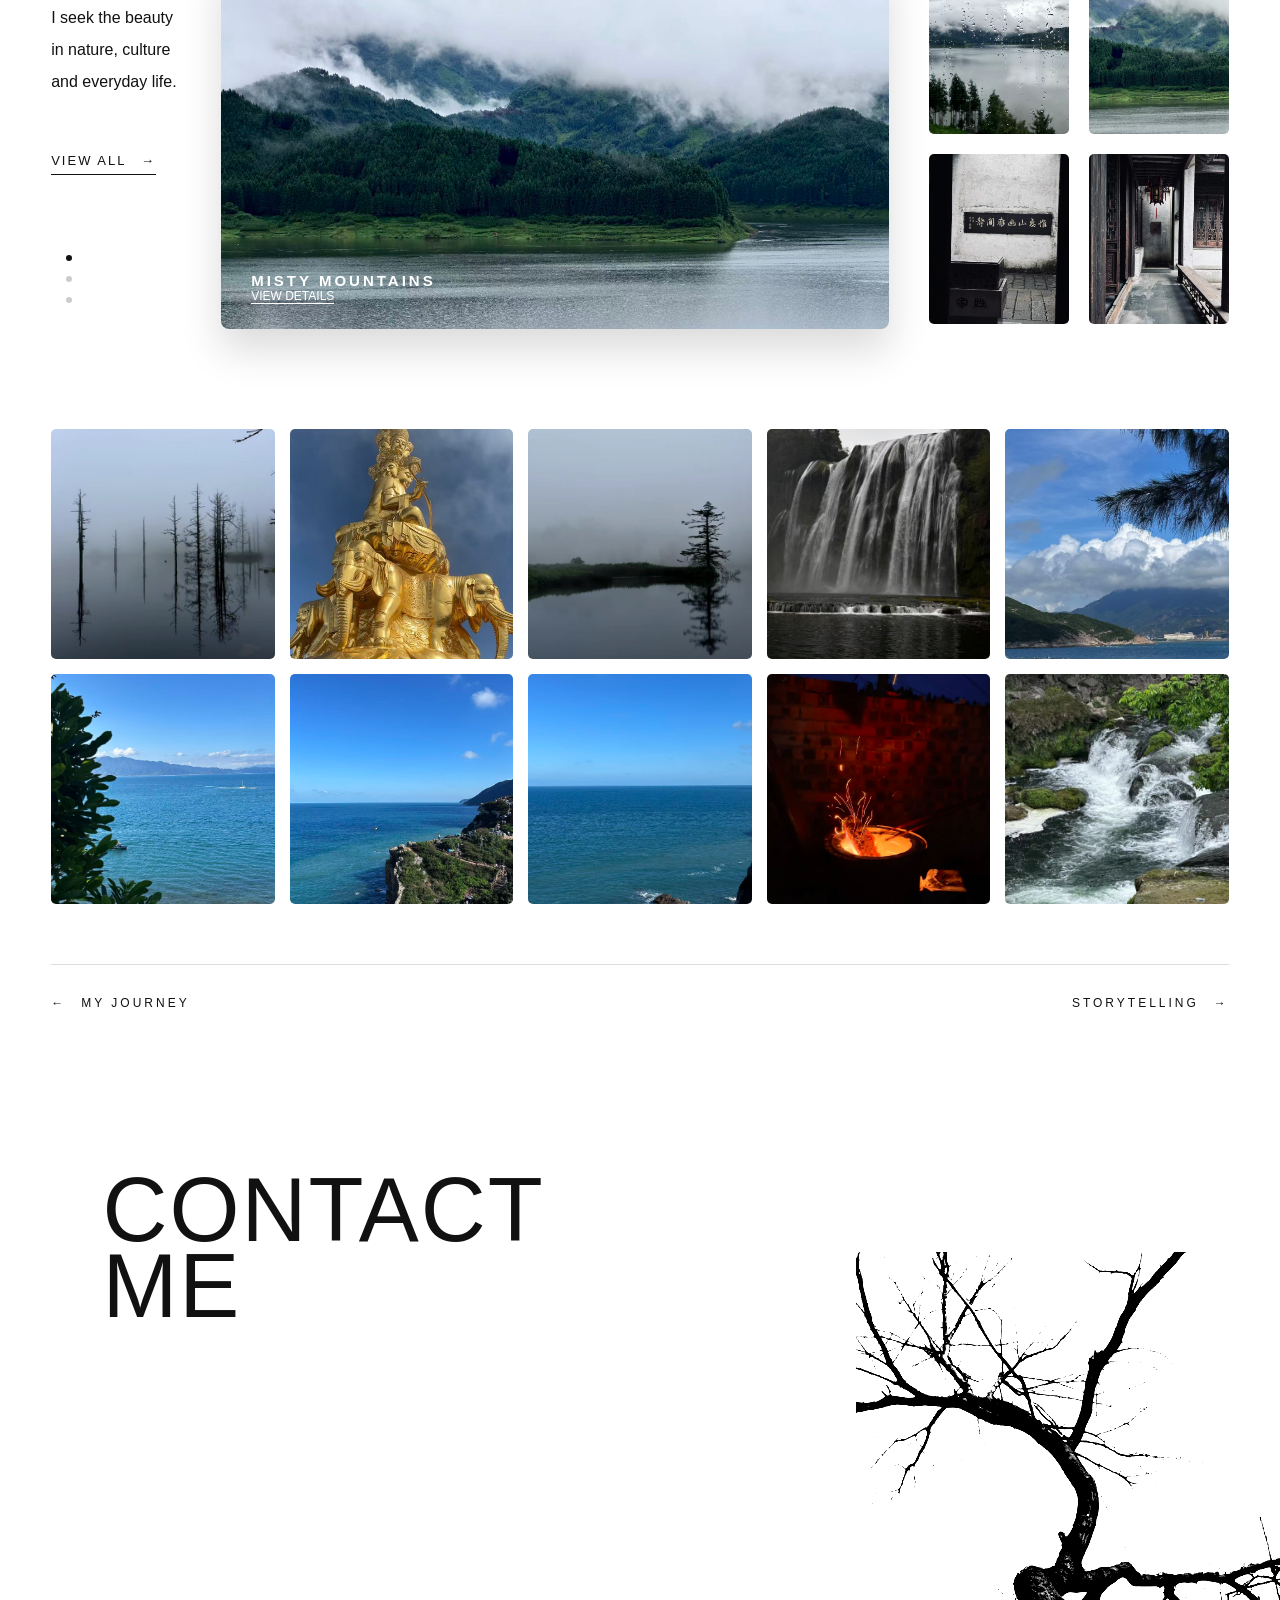
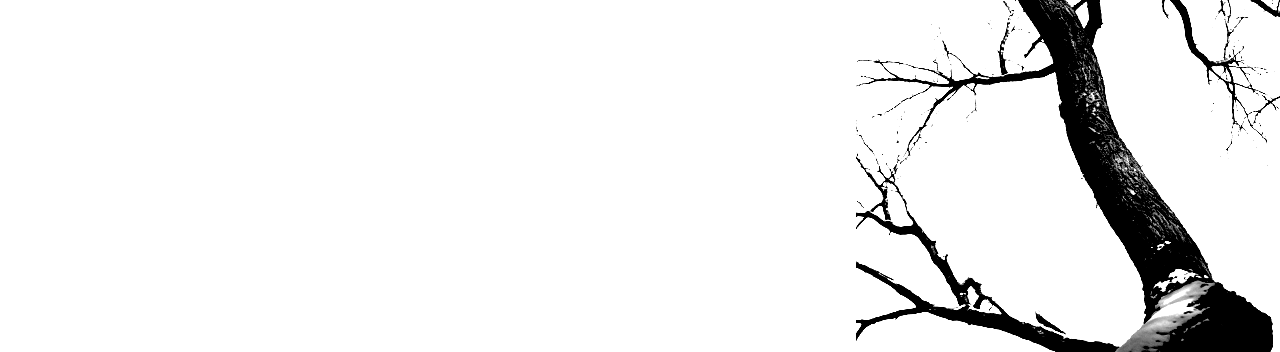
==== commit 85cd3faa: "Update index.html" ====
--- a/index.html
+++ b/index.html
@@ -342,260 +342,231 @@
 
 <section class="journey">
 
-
-<!-- 顶部 -->
-
-<div class="journey-top">
-
-    <span>ABOUT ME</span>
-
-    <div class="top-line"></div>
-
-    <span>02</span>
-
-</div>
-
-
-
-<!-- 标题 -->
-
-<div class="journey-title">
-
-<h1>
-MY<br>
-JOURNEY
-</h1>
-
-
-<p>
-A PATH OF CURIOSITY,<br>
-CREATIVITY AND<br>
-EXPLORATION.
-</p>
-
-
-</div>
-
-
-
-
-
-<!-- 时间轴 -->
-
-<div class="timeline">
-
-
-
-<div class="journey-line"></div>
-
-
-
-<!-- 2023 -->
-
-<div class="journey-item left">
-
-
-<div class="journey-image">
-
-<img src="journey1.jpg">
-
-</div>
-
-
-
-<div class="journey-dot"></div>
-
-
-<div class="journey-text">
-
-
-<h2>
-2023
-</h2>
-
-
-<div class="dash"></div>
-
-
-<h3>
-NEW BEGINNINGS
-</h3>
-
-
-<p>
-Stepping into a new environment,<br>
-embracing culture,<br>
-and seeking inspiration.
-</p>
-
-
-</div>
-
-
-</div>
-
-
-
-
-
-<!-- 2024 -->
-
-
-<div class="journey-item right">
-
-
-
-<div class="journey-text">
-
-
-<h2>
-2024
-</h2>
-
-
-<div class="dash"></div>
-
-
-<h3>
-GROUNDING & GROWING
-</h3>
-
-
-<p>
-Finding balance,<br>
-building foundations,<br>
-and exploring deeper.
-</p>
-
-
-</div>
-
-
-
-<div class="journey-dot"></div>
-
-
-
-<div class="journey-image">
-
-<img src="journey2.jpg">
-
-</div>
-
-
-</div>
-
-
-
-
-
-<!-- 2025 -->
-
-
-<div class="journey-item left">
-
-
-<div class="journey-image">
-
-<img src="journey3.jpg">
-
-</div>
-
-
-
-<div class="journey-dot"></div>
-
-
-
-<div class="journey-text">
-
-
-<h2>
-2025
-</h2>
-
-
-<div class="dash"></div>
-
-
-<h3>
-FOCUSING & CREATING
-</h3>
-
-
-<p>
-Turning ideas into actions,<br>
-creating with purpose,<br>
-and moving forward.
-</p>
-
-
-</div>
-
-
-
-</div>
-
-
-
-
-
-<!-- NOW -->
-
-
-<div class="journey-item right">
-
-
-<div class="journey-text">
-
-
-<h2>
-NOW
-</h2>
-
-
-<div class="dash"></div>
-
-
-<h3>
-EXPLORING POSSIBILITIES
-</h3>
-
-
-<p>
-Continuing to learn,<br>
-connecting with people,<br>
-and creating meaningful impact.
-</p>
-
-
-
-</div>
-
-
-
-<div class="journey-dot"></div>
-
-
-
-<div class="journey-image">
-
-
-<img src="journey4.jpg">
-
-
-</div>
-
-
-
-</div>
-
-
-
-
-
-</div>
-
+    <!-- 顶部标题 -->
+    <div class="journey-header">
+
+        <div class="small-title">
+            ABOUT ME
+        </div>
+
+        <div class="line"></div>
+
+    </div>
+
+
+
+    <!-- 标题 -->
+
+    <div class="journey-title">
+
+        <h1>
+            MY<br>
+            JOURNEY
+        </h1>
+
+
+        <p>
+            A PATH OF CURIOSITY,<br>
+            CREATIVITY AND<br>
+            EXPLORATION.
+        </p>
+
+    </div>
+
+
+
+    <!-- 时间轴 -->
+
+    <div class="timeline">
+
+
+        <!-- 2023 -->
+
+        <div class="journey-item right">
+
+
+            <div class="photo">
+
+                <img src="journey1.jpg">
+
+            </div>
+
+
+            <div class="content">
+
+                <h2>2023</h2>
+
+                <div class="short-line"></div>
+
+
+                <h3>
+                    NEW BEGINNINGS
+                </h3>
+
+
+                <p>
+                    Stepping into a new environment,<br>
+                    embracing culture,<br>
+                    and seeking inspiration.
+                </p>
+
+
+            </div>
+
+
+        </div>
+
+
+
+
+
+        <!-- 2024 -->
+
+        <div class="journey-item left">
+
+
+            <div class="content">
+
+
+                <h2>2024</h2>
+
+                <div class="short-line"></div>
+
+
+                <h3>
+                    GROUNDING & GROWING
+                </h3>
+
+
+                <p>
+                    Finding balance,<br>
+                    building foundations,<br>
+                    and exploring deeper.
+                </p>
+
+
+            </div>
+
+
+
+            <div class="photo">
+
+
+                <img src="journey2.jpg">
+
+
+            </div>
+
+
+        </div>
+
+
+
+
+
+
+        <!-- 2025 -->
+
+        <div class="journey-item right">
+
+
+            <div class="photo">
+
+
+                <img src="journey3.jpg">
+
+
+            </div>
+
+
+
+            <div class="content">
+
+
+                <h2>2025</h2>
+
+
+                <div class="short-line"></div>
+
+
+
+                <h3>
+                    FOCUSING & CREATING
+                </h3>
+
+
+
+                <p>
+                    Turning ideas into actions,<br>
+                    creating with purpose,<br>
+                    and moving forward.
+                </p>
+
+
+
+            </div>
+
+
+        </div>
+
+
+
+
+
+
+        <!-- NOW -->
+
+        <div class="journey-item left">
+
+
+            <div class="content">
+
+
+                <h2>NOW</h2>
+
+
+                <div class="short-line"></div>
+
+
+
+                <h3>
+                    EXPLORING POSSIBILITIES
+                </h3>
+
+
+
+                <p>
+                    Continuing to learn,<br>
+                    connecting with people,<br>
+                    and creating meaningful impact.
+                </p>
+
+
+
+            </div>
+
+
+
+            <div class="photo">
+
+
+                <img src="journey4.jpg">
+
+
+            </div>
+
+
+        </div>
+
+
+
+
+        <!-- 中间线 -->
+
+        <div class="timeline-line"></div>
+
+
+    </div>
 
 
 </section>
--- a/style.css
+++ b/style.css
@@ -402,7 +402,7 @@
 
 border-radius:50%;
 
-opacity:0.45;
+opacity:0.25;
 
 /* 发光效果 */
 box-shadow:
@@ -432,7 +432,7 @@
 
 20%{
 
-opacity:.95;
+opacity:.45;
 
 }
 
@@ -1124,11 +1124,13 @@
 ========================= */
 
 
+
+
 .journey{
 
 background:#fafafa;
 
-padding:40px 6%;
+padding:60px 5%;
 
 overflow:hidden;
 
@@ -1136,11 +1138,9 @@
 
 
 
-
-
-/* =========================
-        顶部
-========================= */
+/* ======================
+顶部
+====================== */
 
 
 .journey-top{
@@ -1149,13 +1149,12 @@
 
 align-items:center;
 
-gap:30px;
-
 font-size:12px;
 
-letter-spacing:4px;
-
-}
+letter-spacing:5px;
+
+}
+
 
 
 .top-line{
@@ -1166,15 +1165,17 @@
 
 flex:1;
 
-}
-
-
-
-
-
-/* =========================
-        标题
-========================= */
+margin-left:30px;
+
+}
+
+
+
+
+
+/* ======================
+标题
+====================== */
 
 
 .journey-title{
@@ -1183,492 +1184,448 @@
 
 justify-content:space-between;
 
-align-items:flex-start;
-
 margin-top:50px;
 
+margin-bottom:80px;
+
+}
+
+
+
+.journey-title h1{
+
+
+font-family:serif;
+
+font-size:100px;
+
+font-weight:400;
+
+line-height:.85;
+
+letter-spacing:-4px;
+
+
+}
+
+
+
+.journey-title p{
+
+font-size:13px;
+
+letter-spacing:5px;
+
+line-height:2;
+
+width:250px;
+
+}
+
+
+
+
+
+
+/* ======================
+时间轴
+====================== */
+
+
+.timeline{
+
+position:relative;
+
+}
+
+
+
+.journey-line{
+
+
+position:absolute;
+
+
+left:50%;
+
+
+top:0;
+
+
+bottom:0;
+
+
+width:1px;
+
+
+background:#222;
+
+
+}
+
+
+
+
+
+
+/* ======================
+每个节点
+====================== */
+
+
+.journey-item{
+
+
+position:relative;
+
+
+display:flex;
+
+
+align-items:center;
+
+
+width:100%;
+
+
+min-height:320px;
+
+
 margin-bottom:100px;
 
-}
-
-
-.journey-title h1{
+
+}
+
+
+
+
+
+
+
+/* ======================
+图片
+====================== */
+
+
+.journey-card{
+
+
+width:260px;
+
+
+height:130px;
+
+
+overflow:hidden;
+
+
+border-radius:14px;
+
+
+box-shadow:
+
+0 20px 40px rgba(0,0,0,.12);
+
+
+flex-shrink:0;
+
+
+transition:.5s ease;
+
+
+}
+
+
+
+
+
+.journey-card img{
+
+
+width:100%;
+
+
+height:100%;
+
+
+object-fit:cover;
+
+
+}
+
+
+
+
+
+
+
+/* ======================
+左图片 右文字
+====================== */
+
+
+.left{
+
+
+justify-content:flex-start;
+
+
+}
+
+
+
+
+
+.left .journey-card{
+
+
+margin-left:40px;
+
+
+}
+
+
+
+
+.left .journey-text{
+
+
+margin-left:140px;
+
+
+width:300px;
+
+
+text-align:left;
+
+
+}
+
+
+
+
+
+
+
+
+/* ======================
+左文字 右图片
+====================== */
+
+
+.right{
+
+
+justify-content:flex-end;
+
+
+}
+
+
+
+
+.right .journey-text{
+
+
+margin-right:140px;
+
+
+width:300px;
+
+
+text-align:left;
+
+
+}
+
+
+
+
+
+.right .journey-card{
+
+
+margin-right:40px;
+
+
+}
+
+
+
+
+
+
+
+
+/* ======================
+文字
+====================== */
+
+
+.journey-text{
+
+
+position:relative;
+
+
+}
+
+
+
+.journey-text h2{
+
 
 font-family:serif;
 
-font-size:95px;
-
-line-height:.85;
+
+font-size:45px;
+
 
 font-weight:400;
 
-letter-spacing:-3px;
-
-}
-
-
-
-.journey-title p{
+
+margin:0;
+
+
+}
+
+
+
+
+.dash{
+
+
+width:35px;
+
+
+height:1px;
+
+
+background:#111;
+
+
+margin:20px 0;
+
+
+}
+
+
+
+
+.journey-text h3{
+
 
 font-size:13px;
 
+
 letter-spacing:5px;
 
+
+line-height:1.8;
+
+
+margin-bottom:20px;
+
+
+}
+
+
+
+
+.journey-text p{
+
+
+font-size:14px;
+
+
 line-height:2;
 
-margin-top:50px;
-
-}
-
-
-
-
-
-/* =========================
-        时间轴区域
-========================= */
-
-
-.timeline{
-
-position:relative;
-
-}
-
-
-
-
-
-/* 中间竖线 */
-
-
-.journey-line{
+
+color:#333;
+
+
+}
+
+
+
+
+
+
+
+
+
+/* ======================
+中间节点
+====================== */
+
+
+.journey-dot{
+
 
 position:absolute;
 
+
 left:50%;
 
-top:0;
-
-bottom:0;
-
-width:1px;
-
-background:#222;
-
-}
-
-
-
-
-
-/* =========================
-        每一行
-========================= */
-
-
-.journey-item{
-
-
-position:relative;
-
-
-display:grid;
-
-
-/*
- 左图片
- 中线
- 右文字
-*/
-
-
-grid-template-columns:
-
-45% 10% 45%;
-
-
-align-items:center;
-
-
-min-height:350px;
-
-
-margin-bottom:120px;
-
-
-}
-
-
-
-
-
-/* =========================
-        图片
-========================= */
-
-
-.journey-card{
-
-
-width:90%;
-
-
-height:300px;
-
-
-overflow:hidden;
-
-
-border-radius:18px;
+
+top:50%;
+
+
+transform:translate(-50%,-50%);
+
+
+width:12px;
+
+
+height:12px;
+
+
+background:#111;
+
+
+border-radius:50%;
+
+
+z-index:10;
+
+
+}
+
+
+
+
+
+
+
+
+/* ======================
+图片动画
+====================== */
+
+
+.journey-card:hover{
+
+
+transform:translateY(-12px);
 
 
 box-shadow:
 
-0 25px 50px rgba(0,0,0,.12);
-
-
-animation:
-
-floatingCard 5s ease-in-out infinite;
-
-
-transition:.6s ease;
-
-
-}
-
-
-
-
-.journey-card img{
-
-
-width:100%;
-
-
-height:100%;
-
-
-object-fit:cover;
-
-
-transition:.8s ease;
-
-
-}
-
-
-
-
-.journey-card:hover{
-
-
-transform:
-
-translateY(-15px);
-
-
-box-shadow:
-
-0 40px 70px rgba(0,0,0,.2);
-
-
-}
-
-
-
-.journey-card:hover img{
-
-
-transform:
-
-scale(1.08);
-
-
-}
-
-
-
-
-
-/* =========================
-        图片位置
-========================= */
-
-
-.left .journey-card{
-
-
-grid-column:1;
-
-
-}
-
-
-
-.right .journey-card{
-
-
-grid-column:3;
-
-
-justify-self:end;
-
-
-}
-
-
-
-
-
-/* =========================
-        文字区域
-========================= */
-
-
-.journey-text{
-
-
-width:380px;
-
-
-}
-
-
-
-
-
-.left .journey-text{
-
-
-grid-column:3;
-
-
-padding-left:60px;
-
-
-}
-
-
-
-.right .journey-text{
-
-
-grid-column:1;
-
-
-justify-self:end;
-
-
-padding-right:60px;
-
-
-text-align:right;
-
-
-}
-
-
-
-
-
-.journey-text h2{
-
-
-font-family:serif;
-
-
-font-size:45px;
-
-
-font-weight:400;
-
-
-margin:0;
-
-
-}
-
-
-
-
-
-.dash{
-
-
-width:30px;
-
-
-height:1px;
-
-
-background:#111;
-
-
-margin:20px 0;
-
-
-}
-
-
-
-
-.right .dash{
-
-margin-left:auto;
-
-}
-
-
-
-
-.journey-text h3{
-
-
-font-size:14px;
-
-
-letter-spacing:5px;
-
-
-margin-bottom:25px;
-
-
-}
-
-
-
-
-
-.journey-text p{
-
-
-font-size:15px;
-
-
-line-height:2;
-
-
-color:#333;
-
-
-}
-
-
-
-
-
-/* =========================
-        时间节点
-========================= */
-
-
-.journey-dot{
-
-
-position:absolute;
-
-
-left:50%;
-
-
-top:50%;
-
-
-transform:
-
-translate(-50%,-50%);
-
-
-
-width:12px;
-
-
-height:12px;
-
-
-background:#111;
-
-
-border-radius:50%;
-
-
-z-index:3;
-
-
-}
-
-
-
-
-
-/* =========================
-        图片漂浮
-========================= */
-
-
-@keyframes floatingCard{
-
-
-0%{
-
-
-transform:
-
-translateY(0);
-
-
-}
-
-
-
-50%{
-
-
-transform:
-
-translateY(-12px);
-
-
-}
-
-
-
-100%{
-
-
-transform:
-
-translateY(0);
-
-
-}
-
-
-}
-
-
-
-
-
-/* =========================
-        最后一项
-========================= */
+0 35px 60px rgba(0,0,0,.18);
+
+
+}
+
+
+
+
 
 
 .journey-item:last-child{
 
-
 margin-bottom:0;
 
-
-}
-
-
-
-
-
+}
 
 
 /* =====================================
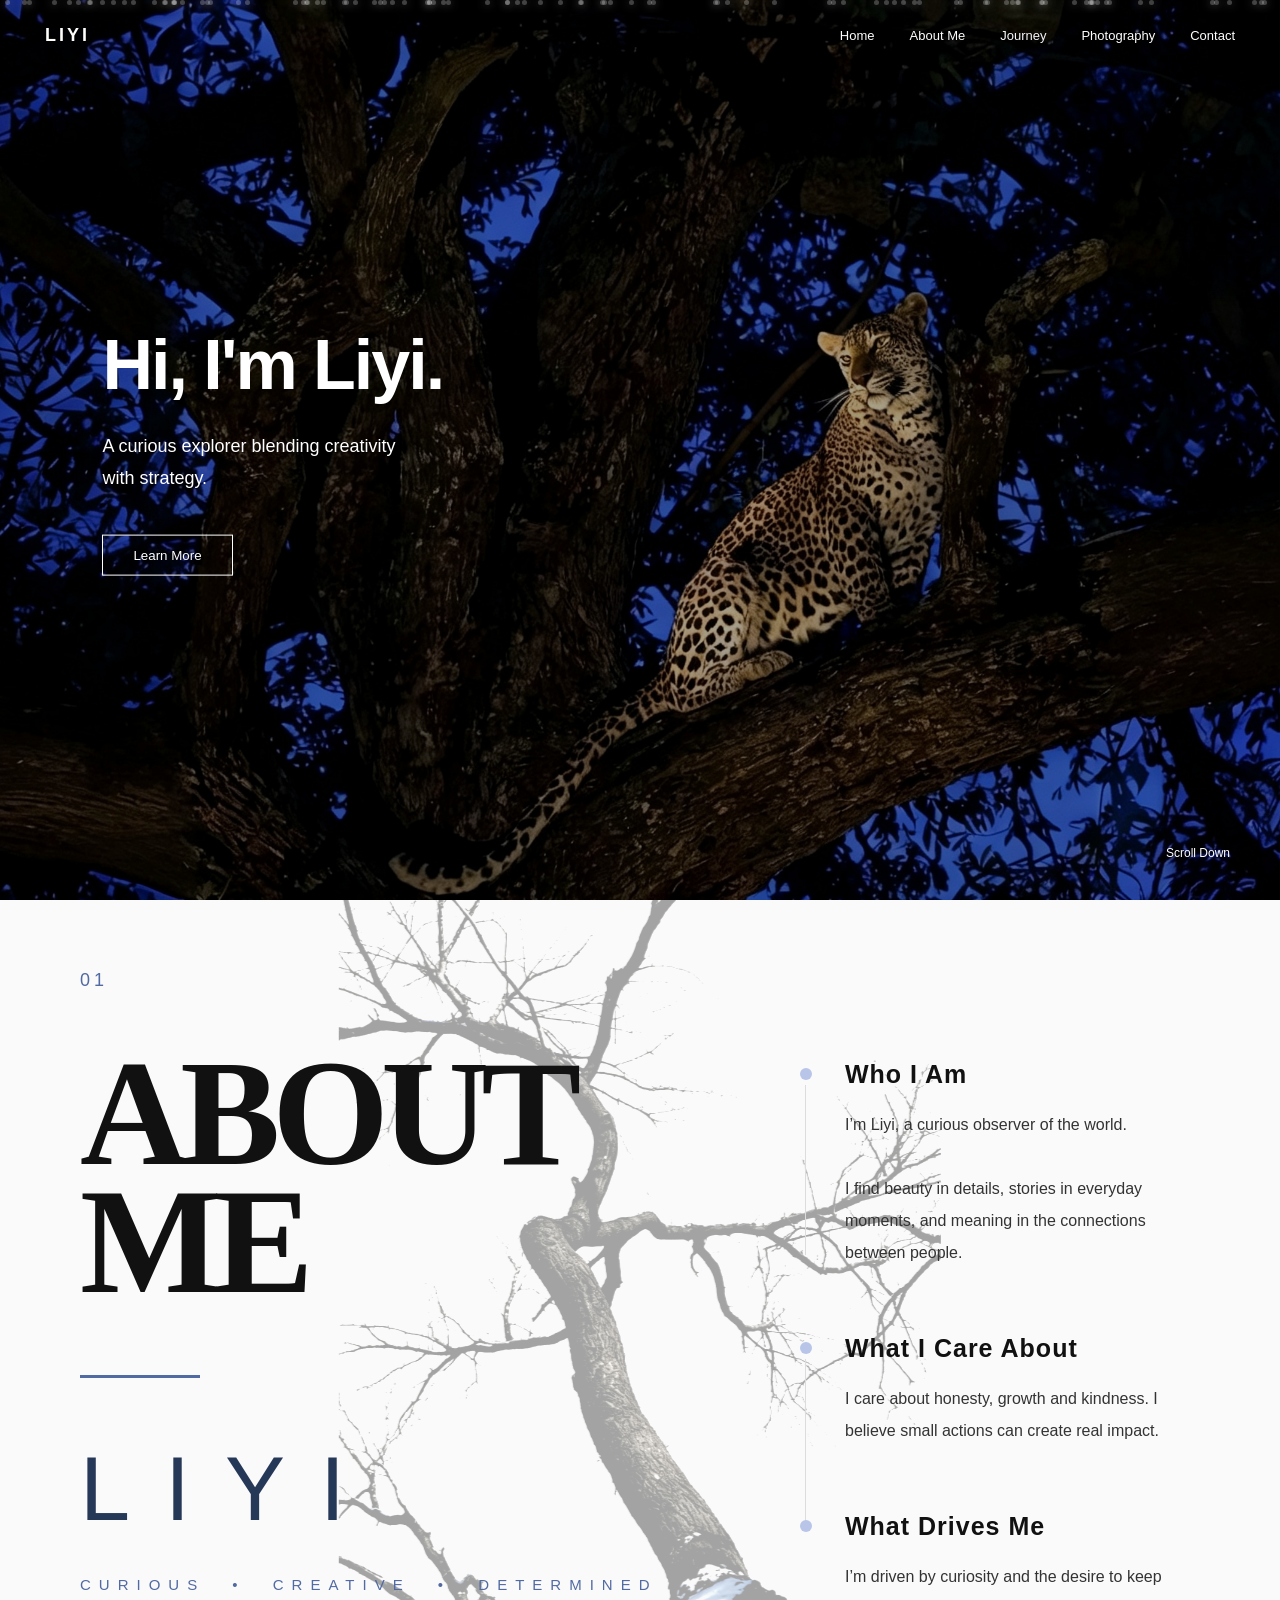
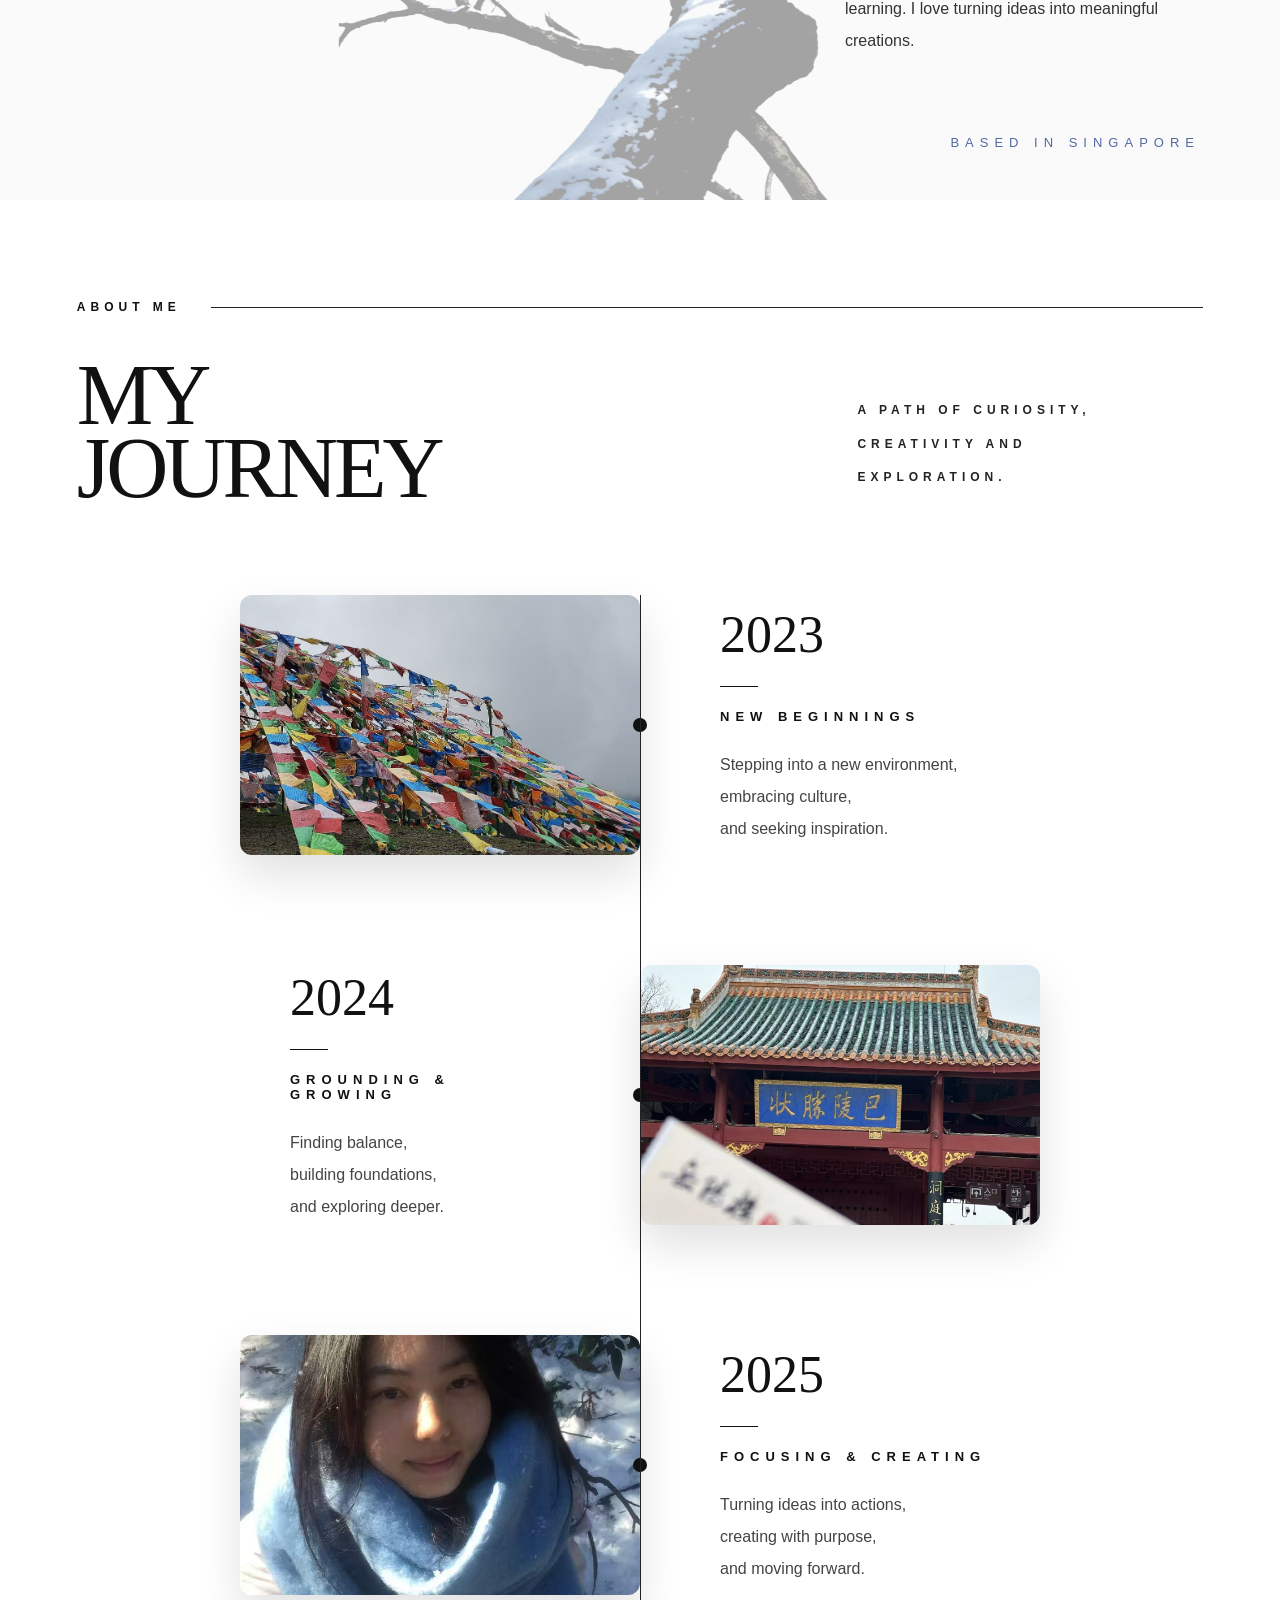
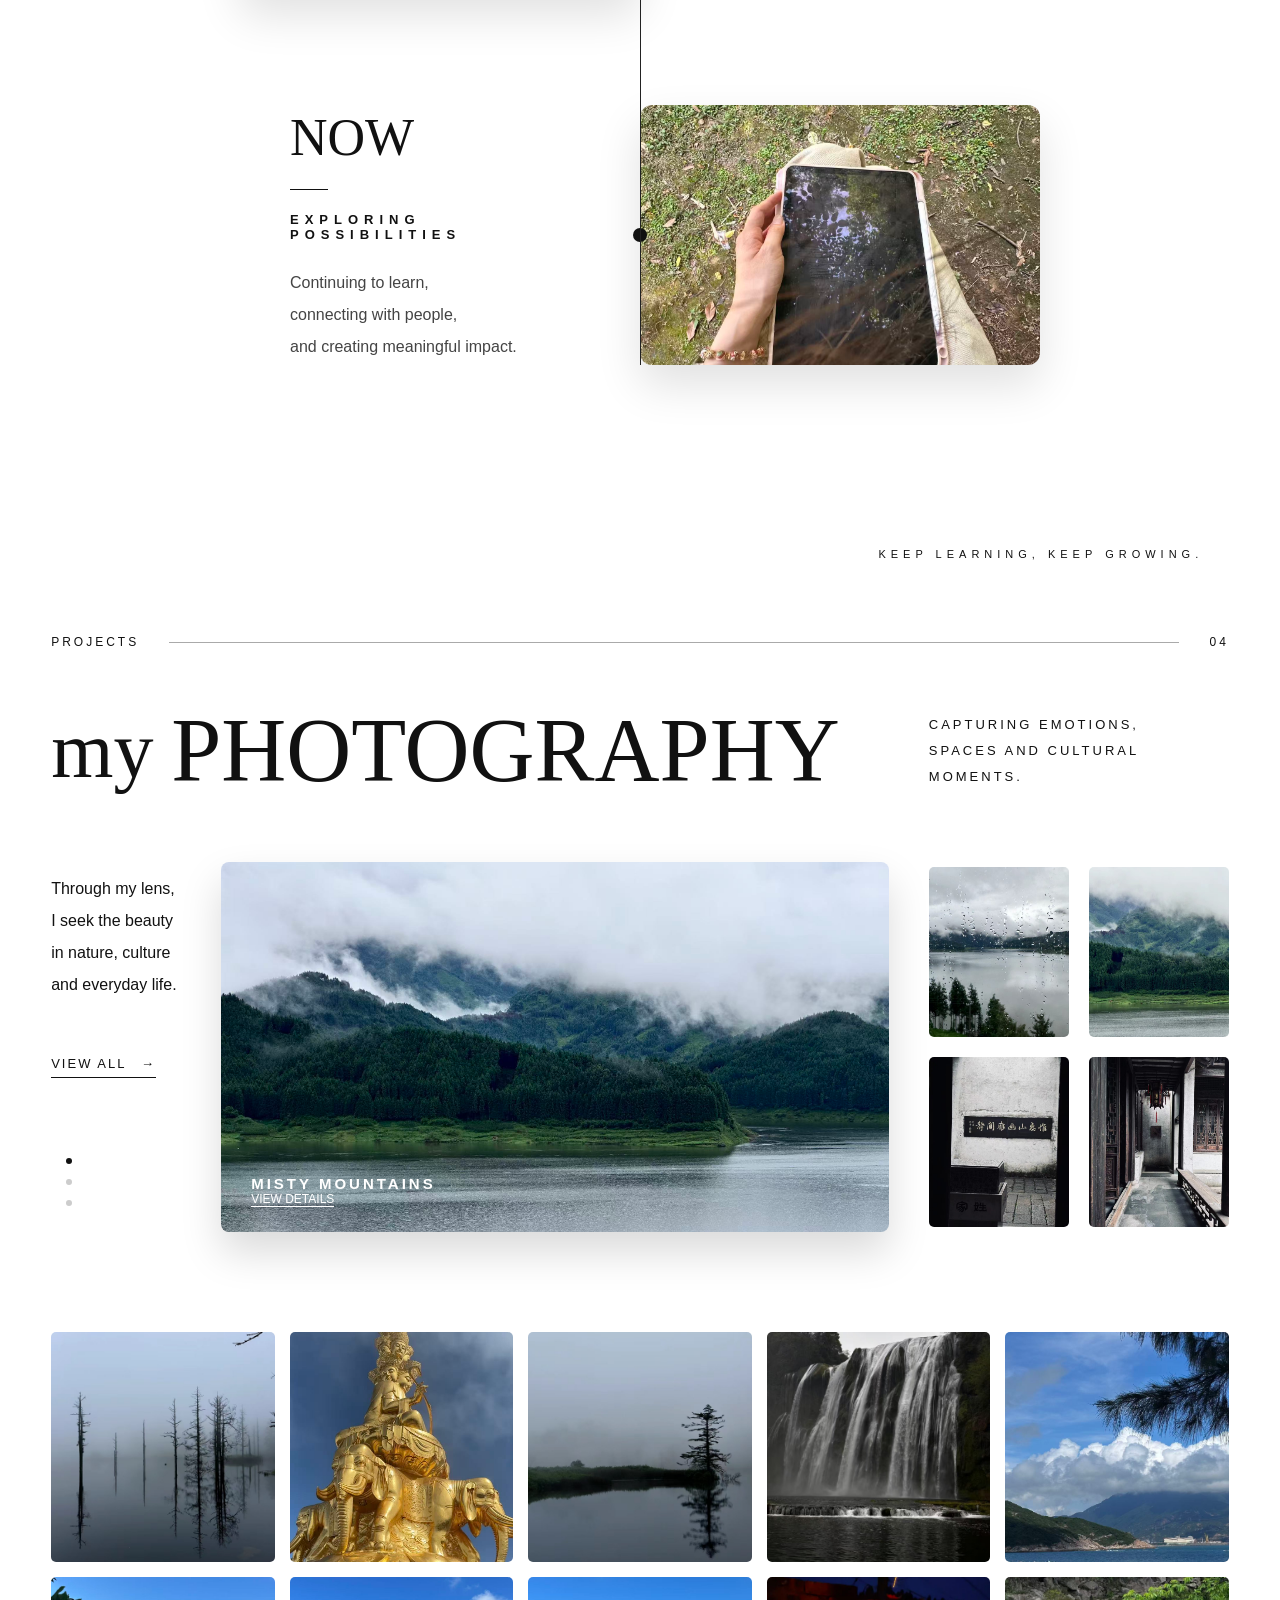
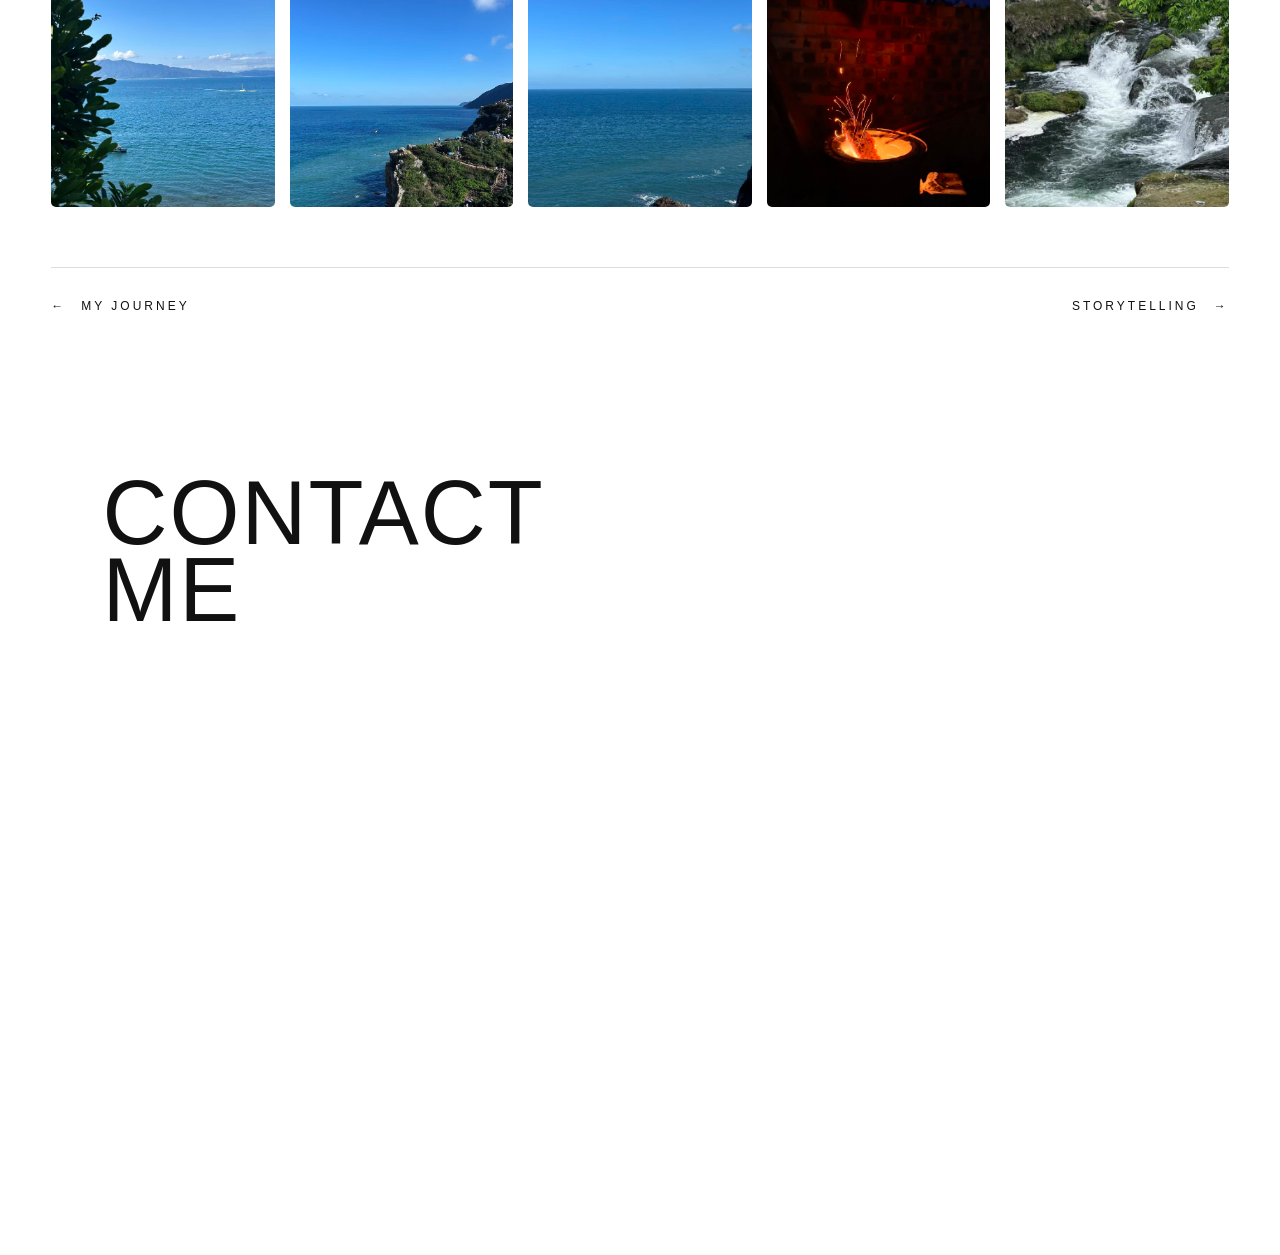
==== commit e76bf0d4: "Update index.html" ====
--- a/index.html
+++ b/index.html
@@ -912,7 +912,7 @@
 
 
 
-<img src="tree.png" class="contact-tree">
+<img src="tree1.png" class="contact-tree">
 
 
 
--- a/style.css
+++ b/style.css
@@ -1119,74 +1119,87 @@
 ===================================== */
 
 
+
 /* =========================
-        Journey Section
+   MY JOURNEY SECTION
 ========================= */
 
 
-
-
 .journey{
 
-background:#fafafa;
-
-padding:60px 5%;
-
-overflow:hidden;
-
-}
-
-
-
-/* ======================
-顶部
-====================== */
-
-
-.journey-top{
-
-display:flex;
-
-align-items:center;
-
-font-size:12px;
-
-letter-spacing:5px;
-
-}
-
-
-
-.top-line{
-
-height:1px;
-
-background:#222;
-
-flex:1;
-
-margin-left:30px;
-
-}
-
-
-
-
-
-/* ======================
-标题
-====================== */
+    background:#ffffff;
+
+    padding:100px 6% 120px;
+
+    position:relative;
+
+    overflow:hidden;
+
+}
+
+
+
+/* =========================
+   TOP TITLE
+========================= */
+
+
+.journey-header{
+
+    display:flex;
+
+    align-items:center;
+
+    gap:30px;
+
+}
+
+
+.small-title{
+
+    font-size:12px;
+
+    letter-spacing:5px;
+
+    font-weight:600;
+
+    color:#111;
+
+}
+
+
+
+.line{
+
+    height:1px;
+
+    background:#222;
+
+    flex:1;
+
+}
+
+
+
+
+
+
+/* =========================
+   MAIN TITLE
+========================= */
 
 
 .journey-title{
 
-display:flex;
-
-justify-content:space-between;
-
-margin-top:50px;
-
-margin-bottom:80px;
+    display:flex;
+
+    justify-content:space-between;
+
+    align-items:flex-start;
+
+    margin-top:45px;
+
+    padding-right:10%;
 
 }
 
@@ -1195,15 +1208,20 @@
 .journey-title h1{
 
 
-font-family:serif;
-
-font-size:100px;
-
-font-weight:400;
-
-line-height:.85;
-
-letter-spacing:-4px;
+    font-family:
+    "Times New Roman",
+    serif;
+
+
+    font-size:86px;
+
+    line-height:0.85;
+
+    font-weight:400;
+
+    letter-spacing:-4px;
+
+    margin:0;
 
 
 }
@@ -1212,418 +1230,495 @@
 
 .journey-title p{
 
-font-size:13px;
-
-letter-spacing:5px;
-
-line-height:2;
-
-width:250px;
-
-}
-
-
-
-
-
-
-/* ======================
-时间轴
-====================== */
+
+    margin-top:35px;
+
+    font-size:12px;
+
+    letter-spacing:5px;
+
+    line-height:2.8;
+
+    font-weight:600;
+
+    color:#222;
+
+
+}
+
+
+
+
+
+/* =========================
+TIMELINE
+========================= */
 
 
 .timeline{
 
-position:relative;
-
-}
-
-
-
-.journey-line{
-
-
-position:absolute;
-
-
-left:50%;
-
-
-top:0;
-
-
-bottom:0;
-
-
-width:1px;
-
-
-background:#222;
-
-
-}
-
-
-
-
-
-
-/* ======================
-每个节点
-====================== */
-
+    position:relative;
+
+    margin-top:90px;
+
+    width:100%;
+
+}
+
+
+/* 中间线 */
+
+.timeline-line{
+
+    position:absolute;
+
+    top:0;
+
+    bottom:0;
+
+    left:50%;
+
+    width:1px;
+
+    background:#222;
+
+    transform:translateX(-50%);
+
+    z-index:0;
+
+}
+
+
+
+
+
+/* 每一行 */
 
 .journey-item{
 
-
-position:relative;
-
-
-display:flex;
-
-
-align-items:center;
-
-
-width:100%;
-
-
-min-height:320px;
-
-
-margin-bottom:100px;
-
-
-}
-
-
-
-
-
-
-
-/* ======================
-图片
-====================== */
-
-
-.journey-card{
-
-
-width:260px;
-
-
-height:130px;
-
-
-overflow:hidden;
-
-
-border-radius:14px;
-
-
-box-shadow:
-
-0 20px 40px rgba(0,0,0,.12);
-
-
-flex-shrink:0;
-
-
-transition:.5s ease;
-
-
-}
-
-
-
-
-
-.journey-card img{
-
-
-width:100%;
-
-
-height:100%;
-
-
-object-fit:cover;
-
-
-}
-
-
-
-
-
-
-
-/* ======================
-左图片 右文字
-====================== */
-
-
-.left{
-
-
-justify-content:flex-start;
-
-
-}
-
-
-
-
-
-.left .journey-card{
-
-
-margin-left:40px;
-
-
-}
-
-
-
-
-.left .journey-text{
-
-
-margin-left:140px;
-
-
-width:300px;
-
-
-text-align:left;
-
-
-}
-
-
-
-
-
-
-
-
-/* ======================
-左文字 右图片
-====================== */
-
-
-.right{
-
-
-justify-content:flex-end;
-
-
-}
-
-
-
-
-.right .journey-text{
-
-
-margin-right:140px;
-
-
-width:300px;
-
-
-text-align:left;
-
-
-}
-
-
-
-
-
-.right .journey-card{
-
-
-margin-right:40px;
-
-
-}
-
-
-
-
-
-
-
-
-/* ======================
+    position:relative;
+
+    display:grid;
+
+    grid-template-columns:1fr 1fr;
+
+    align-items:center;
+
+    margin-bottom:110px;
+
+}
+
+
+
+
+
+/* 中间黑点 */
+
+.journey-item::before{
+
+    content:"";
+
+    position:absolute;
+
+    top:50%;
+
+    left:50%;
+
+    width:14px;
+
+    height:14px;
+
+    background:#111;
+
+    border-radius:50%;
+
+    transform:
+    translate(-50%,-50%);
+
+    z-index:5;
+
+}
+
+
+
+
+
+/* =====================
+第一、第三张
+图片左 文字右
+===================== */
+
+
+.journey-item.right .photo{
+
+    grid-column:1;
+
+    grid-row:1;
+
+    justify-self:end;
+
+}
+
+
+.journey-item.right .content{
+
+    grid-column:2;
+
+    grid-row:1;
+
+    padding-left:80px;
+
+}
+
+
+
+
+
+
+
+/* =====================
+第二、第四张
+文字左 图片右
+===================== */
+
+
+.journey-item.left .content{
+
+    grid-column:1;
+
+    grid-row:1;
+
+    justify-self:end;
+
+    text-align:left;
+
+    padding-right:80px;
+
+}
+
+.journey-item.right .photo:hover{
+
+    transform:translateX(-8px);
+
+}
+
+.journey-item.left .photo{
+
+
+    grid-column:2;
+
+    grid-row:1;
+
+    justify-self:start;
+
+
+}
+
+
+.journey-item.left .photo:hover{
+
+    transform:translateX(8px);
+
+}
+
+
+/* 图片 */
+
+
+.photo{
+
+    width:400px;
+
+}
+
+
+
+.photo img{
+
+
+    width:100%;
+
+
+    height:260px;
+
+
+    object-fit:cover;
+
+
+    border-radius:12px;
+
+
+    display:block;
+
+
+    box-shadow:
+    0 20px 45px rgba(0,0,0,.12);
+
+
+}
+
+
+
+
+
+
+/* 图片箭头 */
+
+
+.photo{
+
+    position:relative;
+
+}
+
+
+
+
+
+
+
+
+
+/* =====================
 文字
-====================== */
-
-
-.journey-text{
-
-
-position:relative;
-
-
-}
-
-
-
-.journey-text h2{
-
-
-font-family:serif;
-
-
-font-size:45px;
-
-
-font-weight:400;
-
-
-margin:0;
-
-
-}
-
-
-
-
-.dash{
-
-
-width:35px;
-
-
-height:1px;
-
-
-background:#111;
-
-
-margin:20px 0;
-
-
-}
-
-
-
-
-.journey-text h3{
-
-
-font-size:13px;
-
-
-letter-spacing:5px;
-
-
-line-height:1.8;
-
-
-margin-bottom:20px;
-
-
-}
-
-
-
-
-.journey-text p{
-
-
-font-size:14px;
-
-
-line-height:2;
-
-
-color:#333;
-
-
-}
-
-
-
-
-
-
-
-
-
-/* ======================
-中间节点
-====================== */
-
-
-.journey-dot{
-
-
-position:absolute;
-
-
-left:50%;
-
-
-top:50%;
-
-
-transform:translate(-50%,-50%);
-
-
-width:12px;
-
-
-height:12px;
-
-
-background:#111;
-
-
-border-radius:50%;
-
-
-z-index:10;
-
-
-}
-
-
-
-
-
-
-
-
-/* ======================
-图片动画
-====================== */
-
-
-.journey-card:hover{
-
-
-transform:translateY(-12px);
-
-
-box-shadow:
-
-0 35px 60px rgba(0,0,0,.18);
-
-
-}
-
-
-
-
-
-
-.journey-item:last-child{
-
-margin-bottom:0;
+===================== */
+
+
+.content{
+
+
+    width:350px;
+
+
+}
+
+
+
+
+.content h2{
+
+
+    font-family:
+    "Times New Roman",
+    serif;
+
+
+    font-size:52px;
+
+
+    font-weight:400;
+
+
+    margin:0;
+
+
+}
+
+
+
+
+
+.short-line{
+
+
+    width:38px;
+
+    height:1px;
+
+    background:#111;
+
+    margin:22px 0;
+
+
+}
+
+
+
+.content h3{
+
+
+    font-size:13px;
+
+
+    letter-spacing:6px;
+
+
+    margin:0;
+
+
+}
+
+
+
+.content p{
+
+
+    font-size:16px;
+
+
+    line-height:2;
+
+
+    color:#444;
+
+
+    margin-top:25px;
+
+
+}
+
+
+
+
+/* =========================
+   IMAGE ARROW
+========================= */
+
+
+
+
+
+
+
+
+/* =========================
+   FOOTER STYLE
+========================= */
+
+
+.journey::after{
+
+
+    content:"KEEP LEARNING, KEEP GROWING.";
+
+
+    position:absolute;
+
+
+    bottom:35px;
+
+
+    right:6%;
+
+
+    font-size:11px;
+
+
+    letter-spacing:5px;
+
+
+    color:#111;
+
+
+}
+
+
+
+
+
+
+/* =========================
+   RESPONSIVE
+========================= */
+
+
+@media(max-width:900px){
+
+
+    .journey{
+
+        padding:70px 30px;
+
+    }
+
+
+
+    .journey-title{
+
+        display:block;
+
+    }
+
+
+
+    .journey-title h1{
+
+        font-size:60px;
+
+    }
+
+
+
+    .journey-title p{
+
+        margin-top:30px;
+
+    }
+
+
+
+
+    .timeline-line{
+
+
+        left:20px;
+
+
+    }
+
+
+
+    .journey-item,
+    .journey-item.left{
+
+
+        flex-direction:column;
+
+
+        align-items:flex-start;
+
+
+        gap:30px;
+
+
+        margin-left:40px;
+
+
+    }
+
+
+
+
+    .journey-item::before{
+
+
+        left:20px;
+
+
+    }
+
+
+
+
+    .photo,
+    .content{
+
+
+        width:100%;
+
+
+    }
+
+
+
+    .photo img{
+
+
+        height:220px;
+
+
+    }
+
 
 }
 
@@ -2158,3 +2253,155 @@
 
 
 }
+/* =========================
+ IMAGE FLOAT CARD EFFECT
+========================= */
+
+
+.photo{
+
+    position:relative;
+
+    overflow:visible;
+
+}
+
+
+
+/* 图片基础状态 */
+
+.photo img{
+
+
+    display:block;
+
+    width:100%;
+
+    transition:
+
+    transform .45s cubic-bezier(.22,.61,.36,1),
+
+    box-shadow .45s ease;
+
+
+    transform-origin:center center;
+
+
+}
+
+
+
+/* 鼠标悬浮 */
+
+.photo:hover img{
+
+
+    transform:
+
+    translateY(-18px)
+
+    scale(1.04);
+
+
+    box-shadow:
+
+    0 35px 80px rgba(0,0,0,.25);
+
+
+}
+
+
+
+
+
+
+/* 箭头按钮 */
+
+
+.photo::after{
+
+
+    transition:
+
+    transform .4s ease,
+
+    box-shadow .4s ease;
+
+
+}
+
+
+
+
+
+.photo:hover::after{
+
+
+    transform:
+
+    translateY(-18px)
+
+    rotate(45deg);
+
+
+    box-shadow:
+
+    0 10px 25px rgba(0,0,0,.15);
+
+
+}
+
+
+
+
+
+
+/* 图片出现动画 */
+
+.photo{
+
+
+    animation:
+
+    fadeUp .8s ease forwards;
+
+
+}
+
+
+
+@keyframes fadeUp{
+
+
+    from{
+
+
+        opacity:0;
+
+
+        transform:translateY(40px);
+
+
+    }
+
+
+    to{
+
+
+        opacity:1;
+
+
+        transform:translateY(0);
+
+
+    }
+
+
+}
+.photo::after{
+
+    content:none !important;
+
+    display:none !important;
+
+}
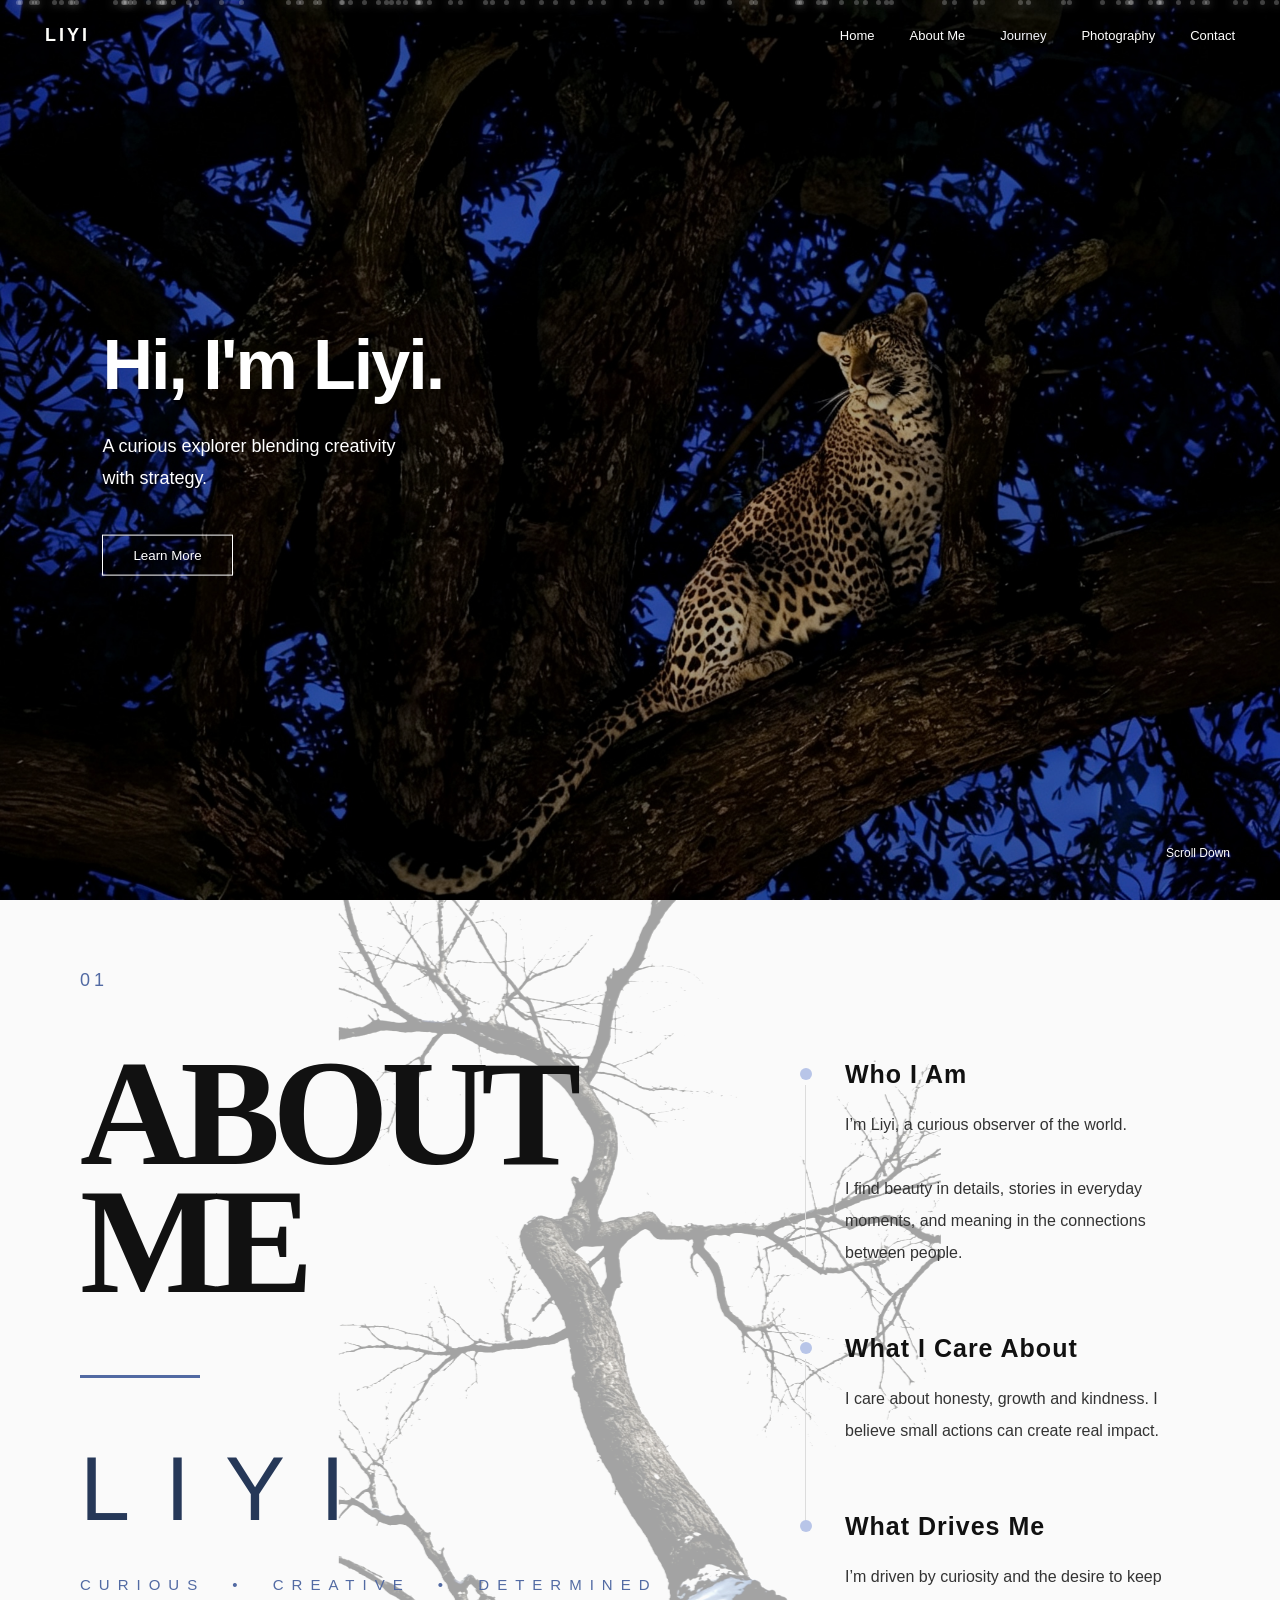
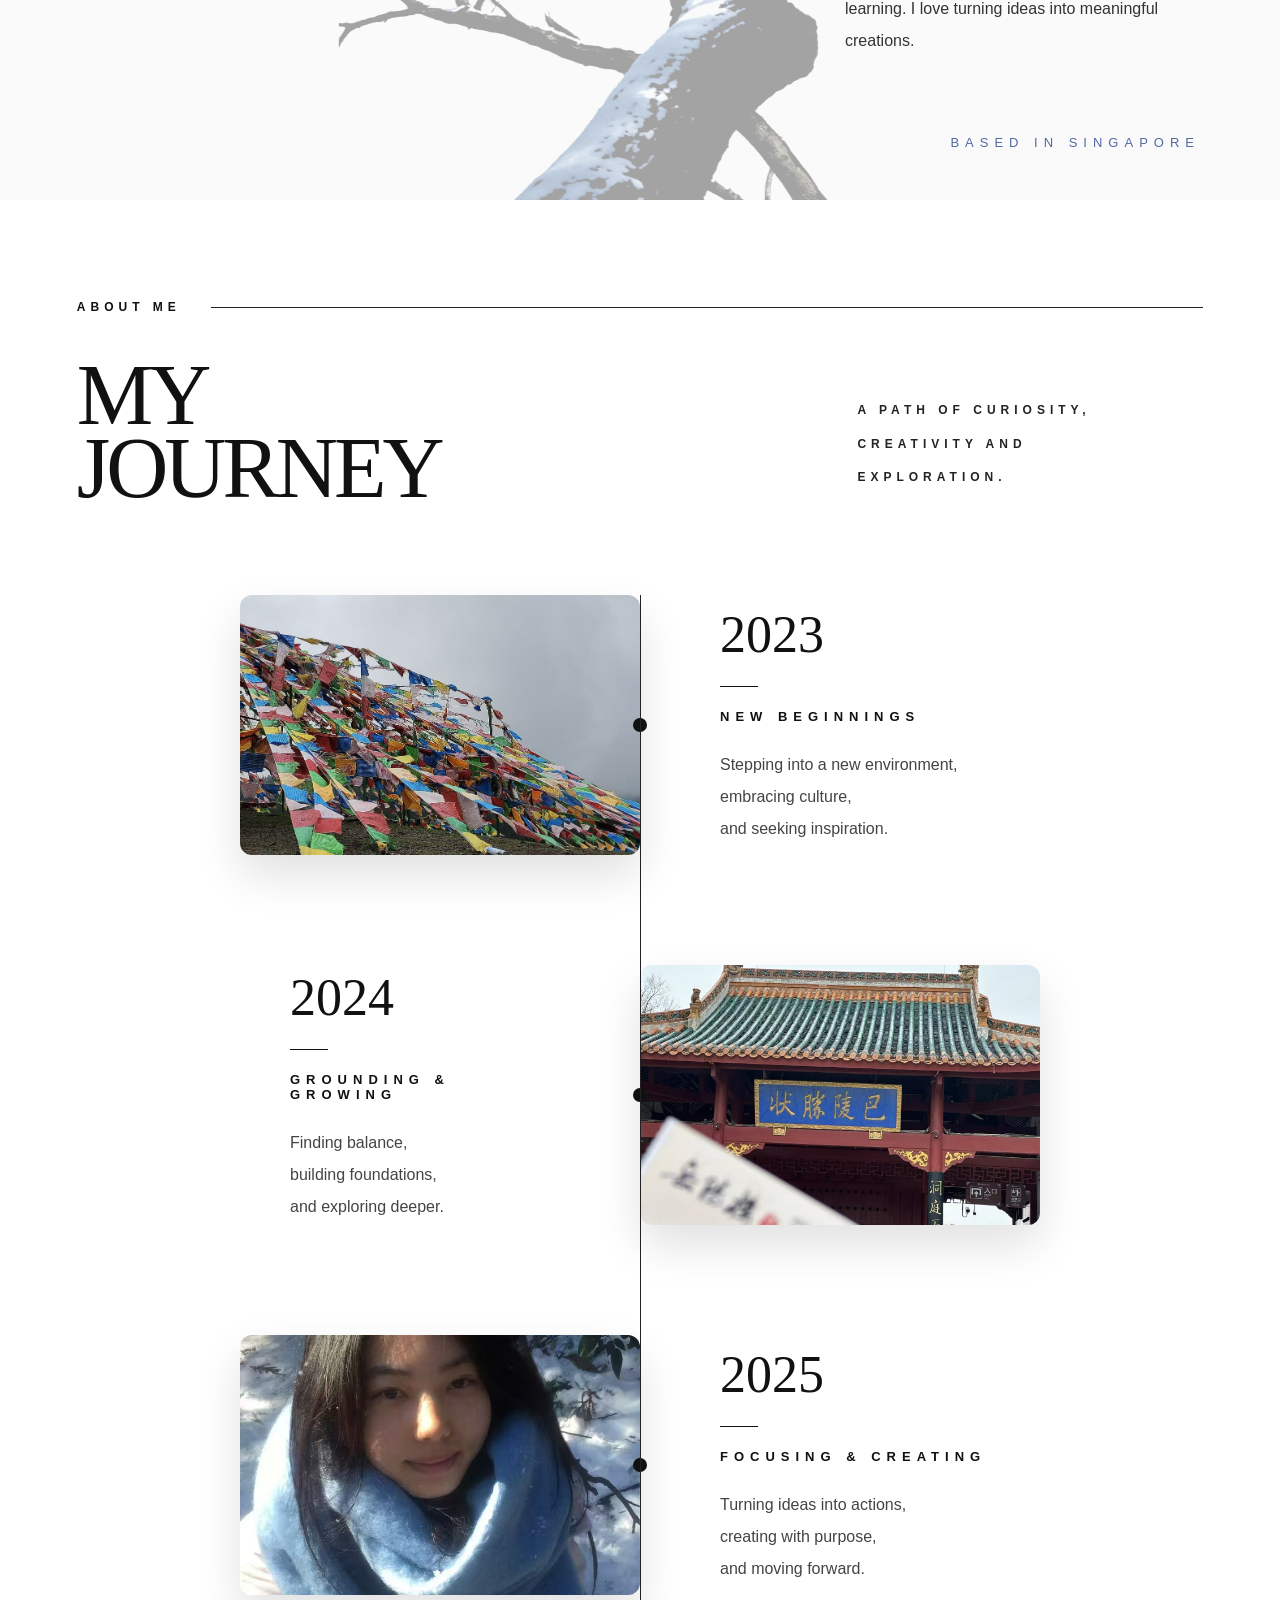
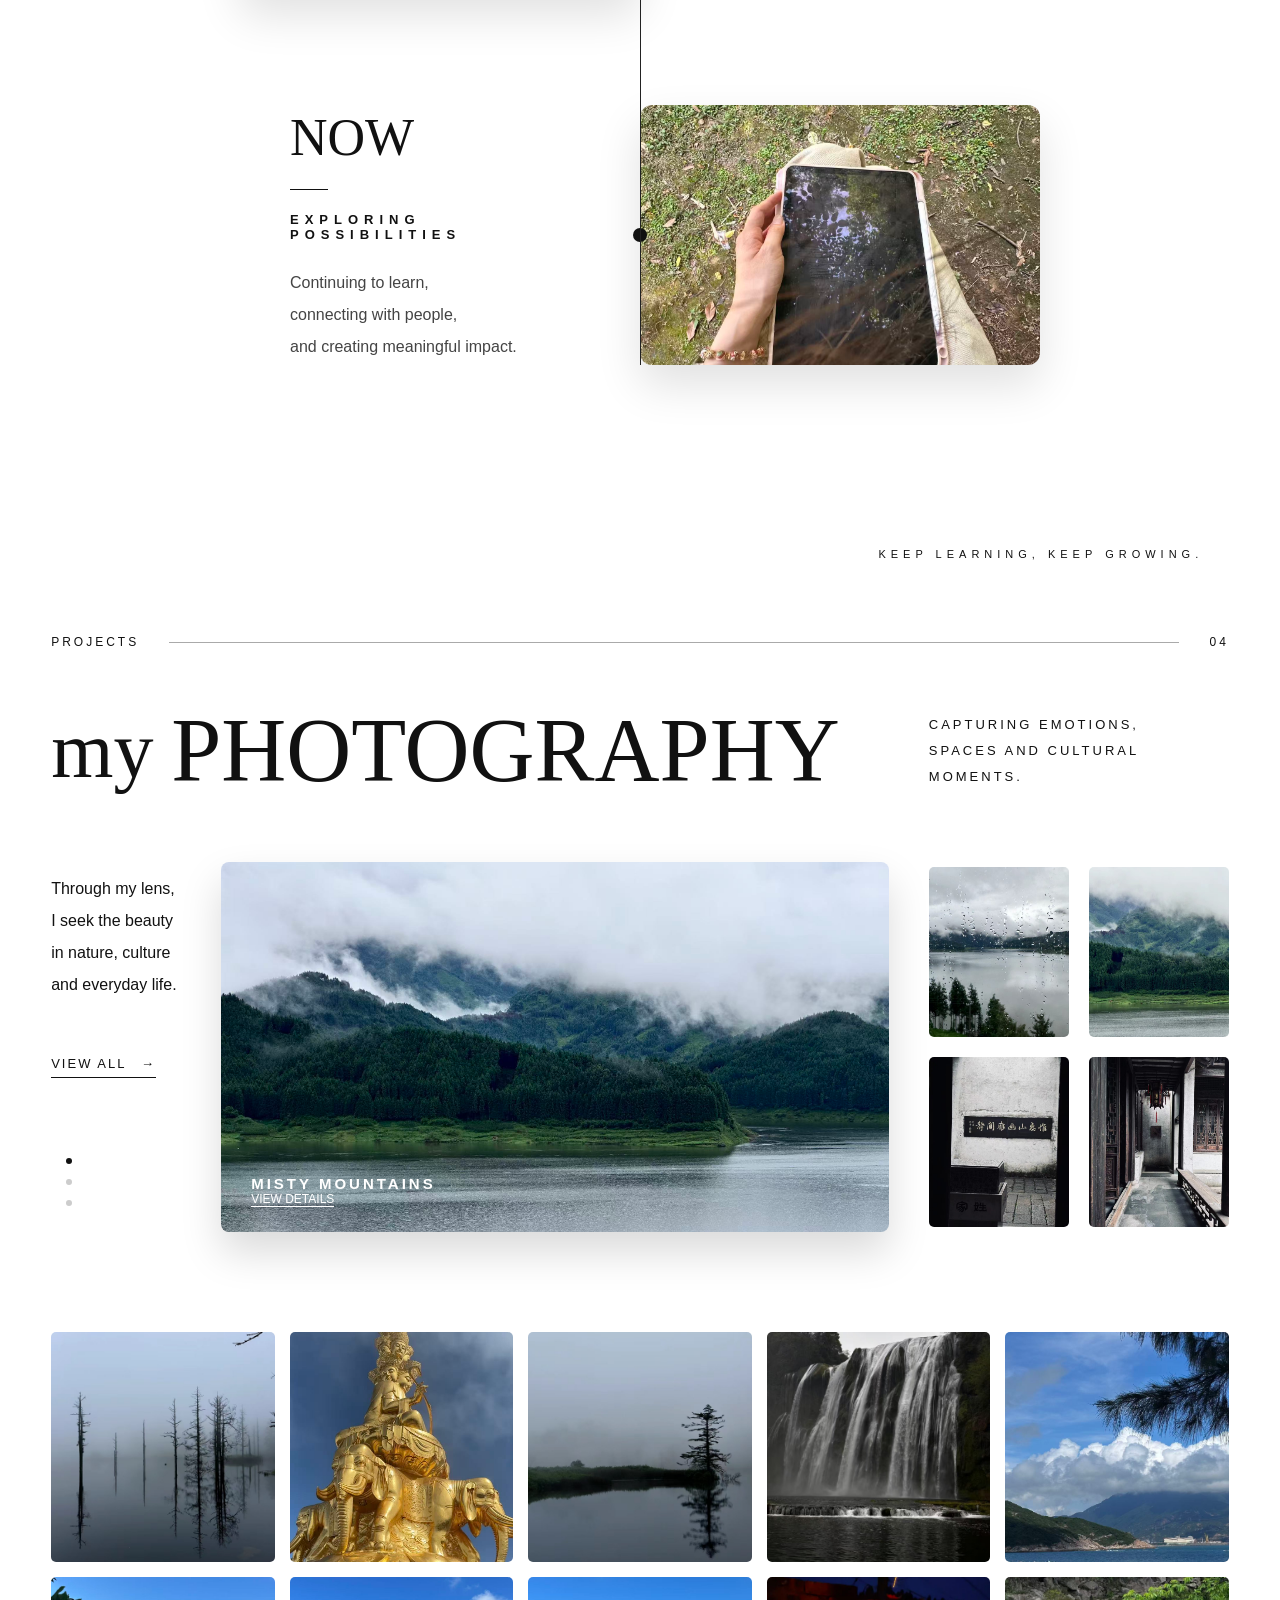
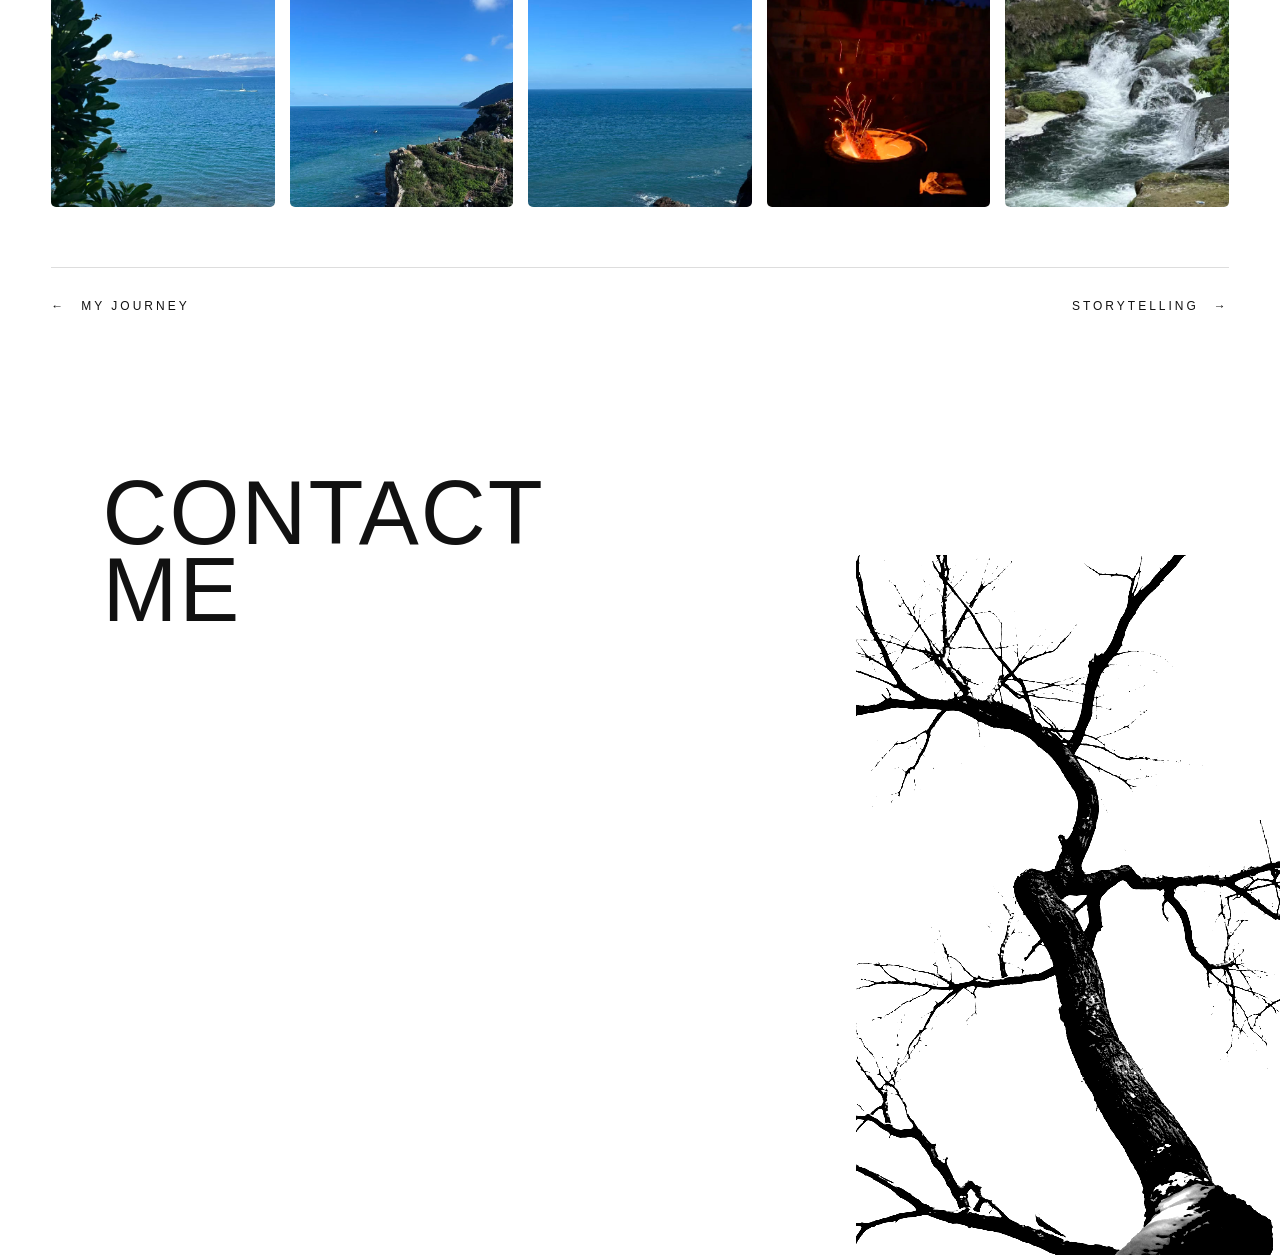
==== commit 76b94197: "Update index.html" ====
--- a/index.html
+++ b/index.html
@@ -912,7 +912,7 @@
 
 
 
-<img src="tree1.png" class="contact-tree">
+<img src="tree.png" class="contact-tree">
 
 
 
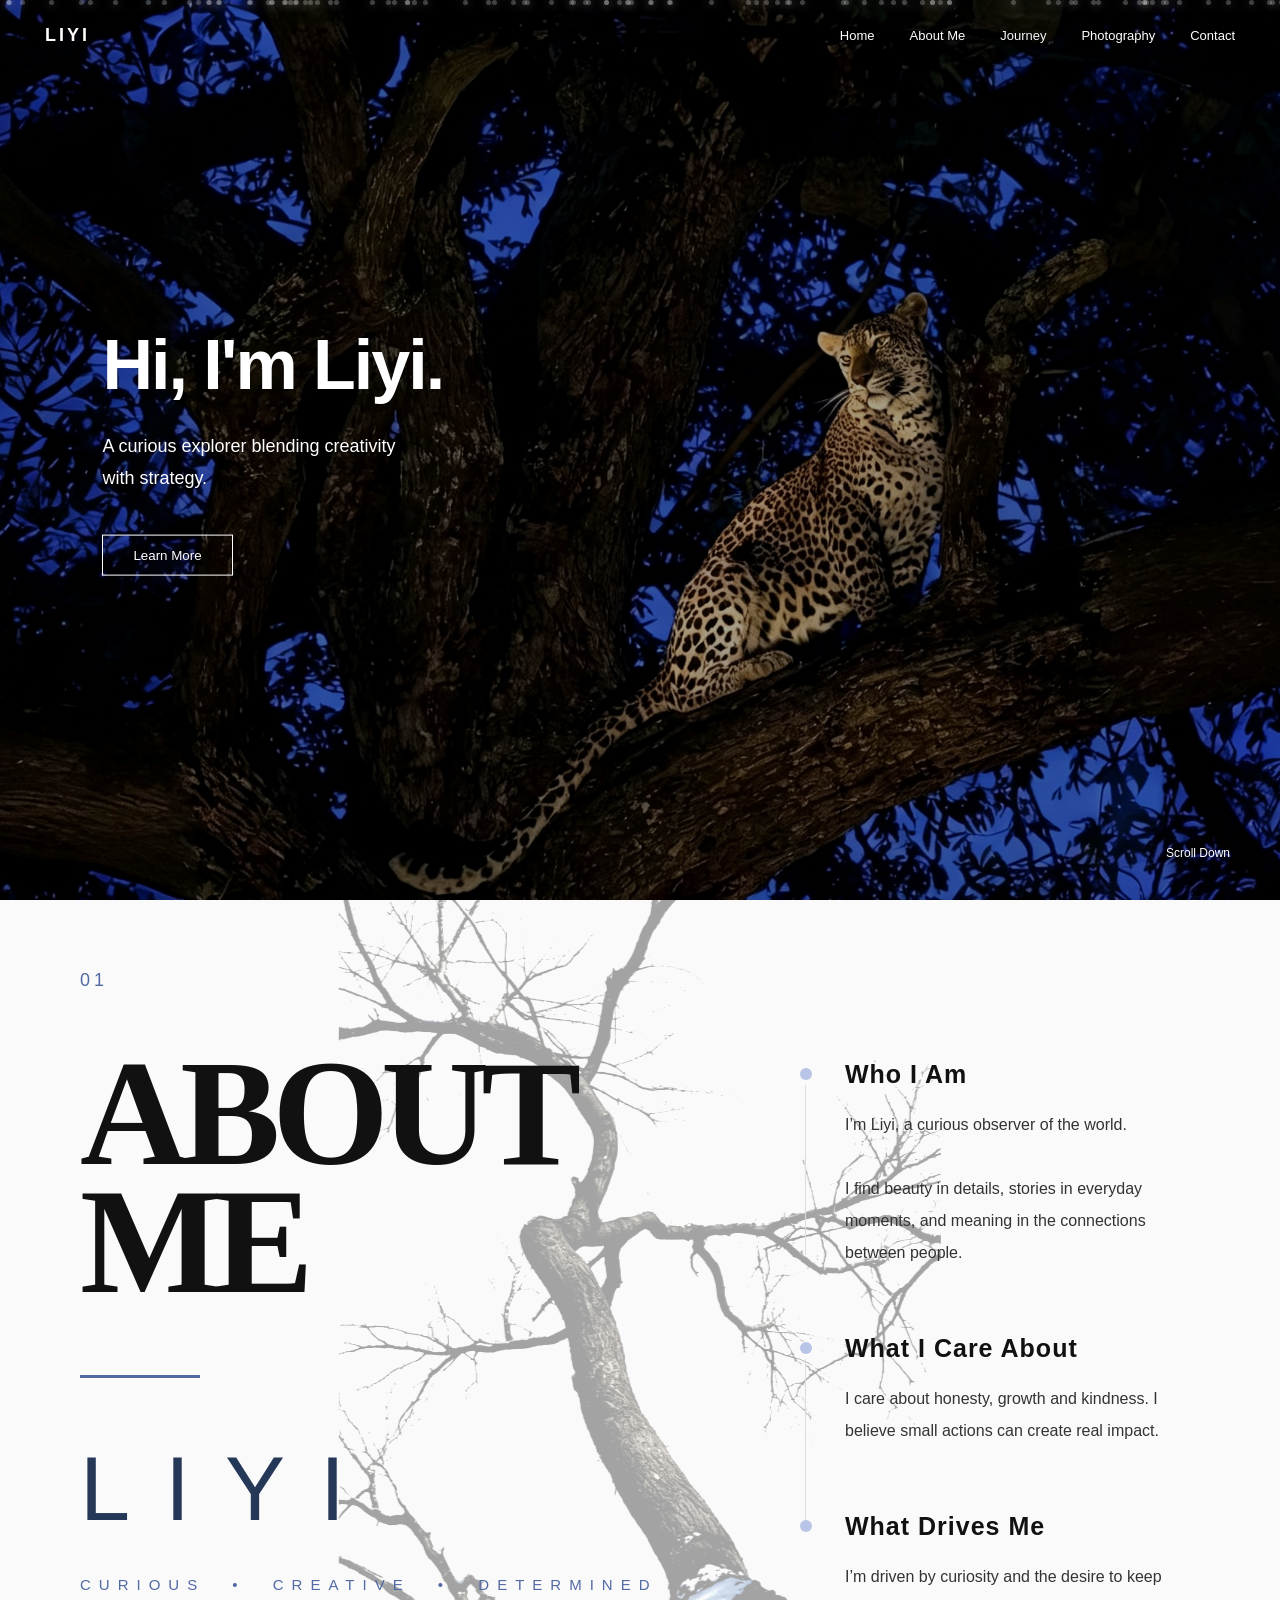
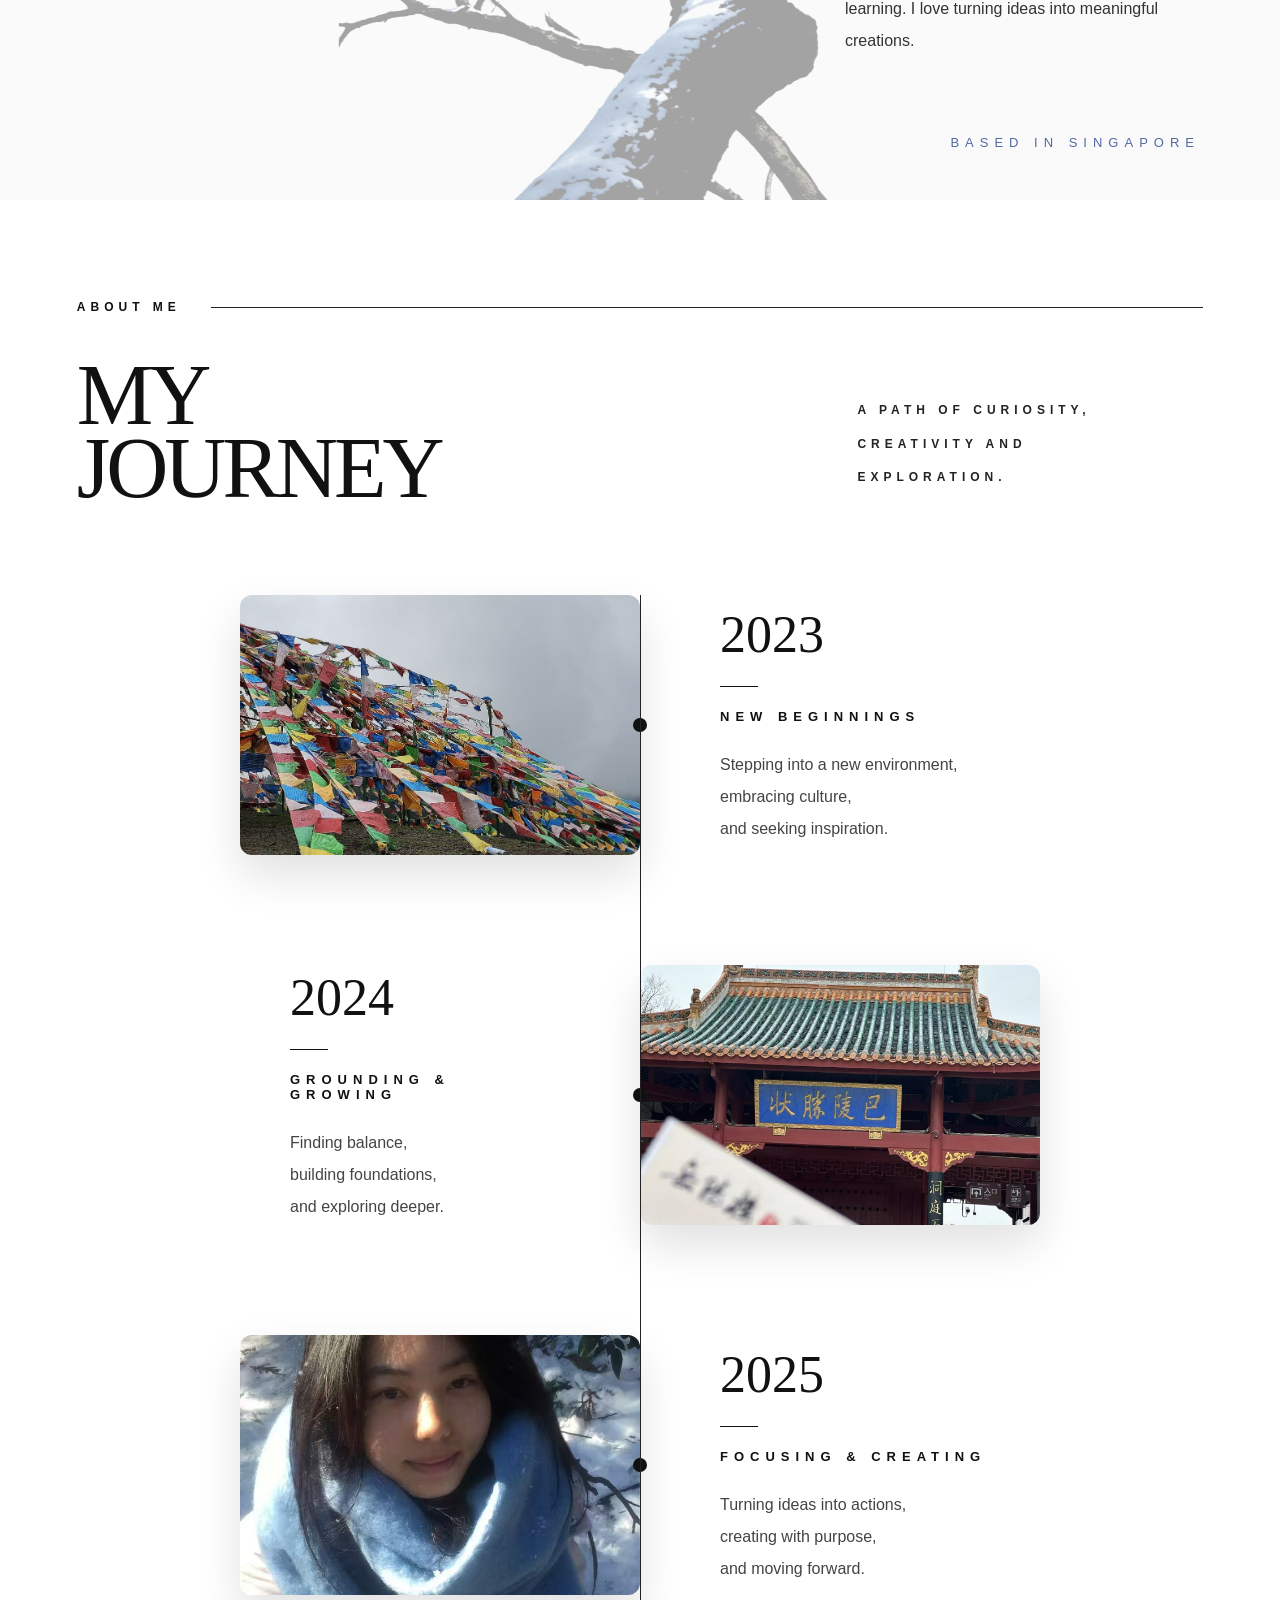
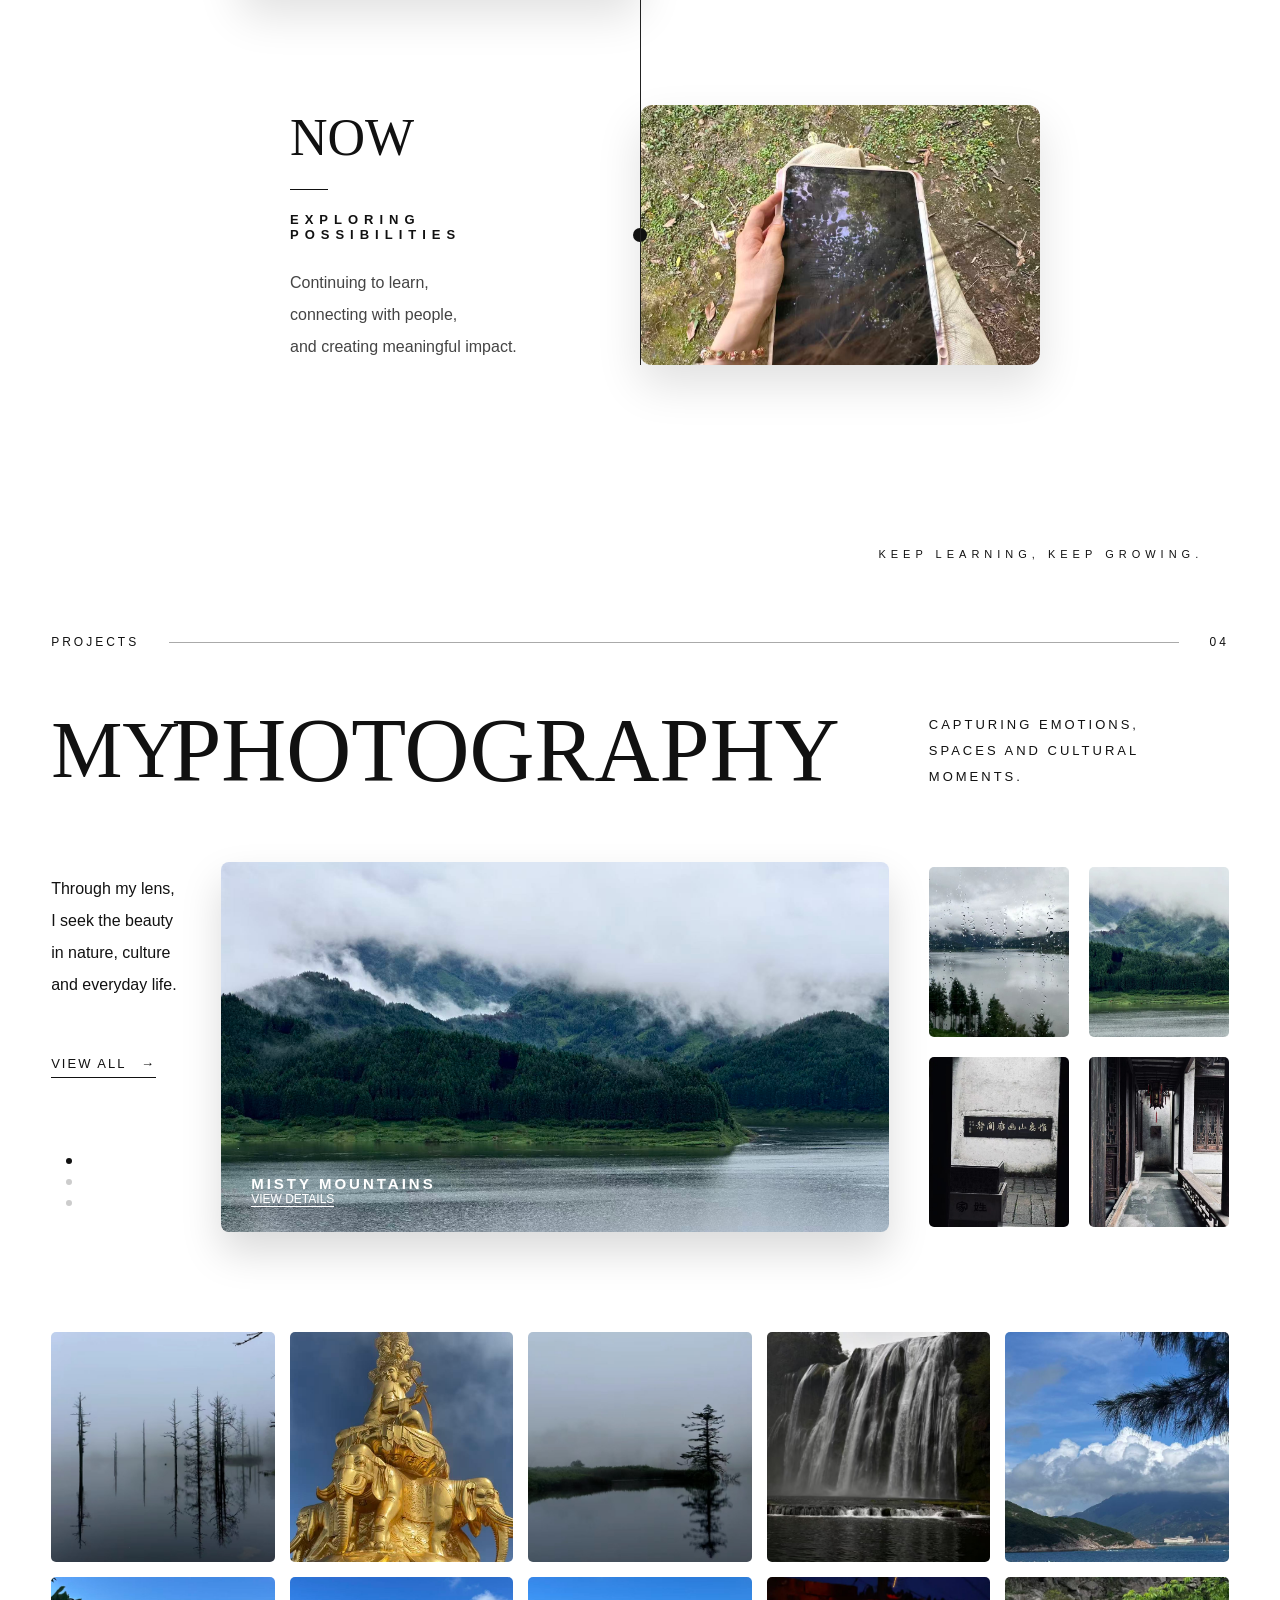
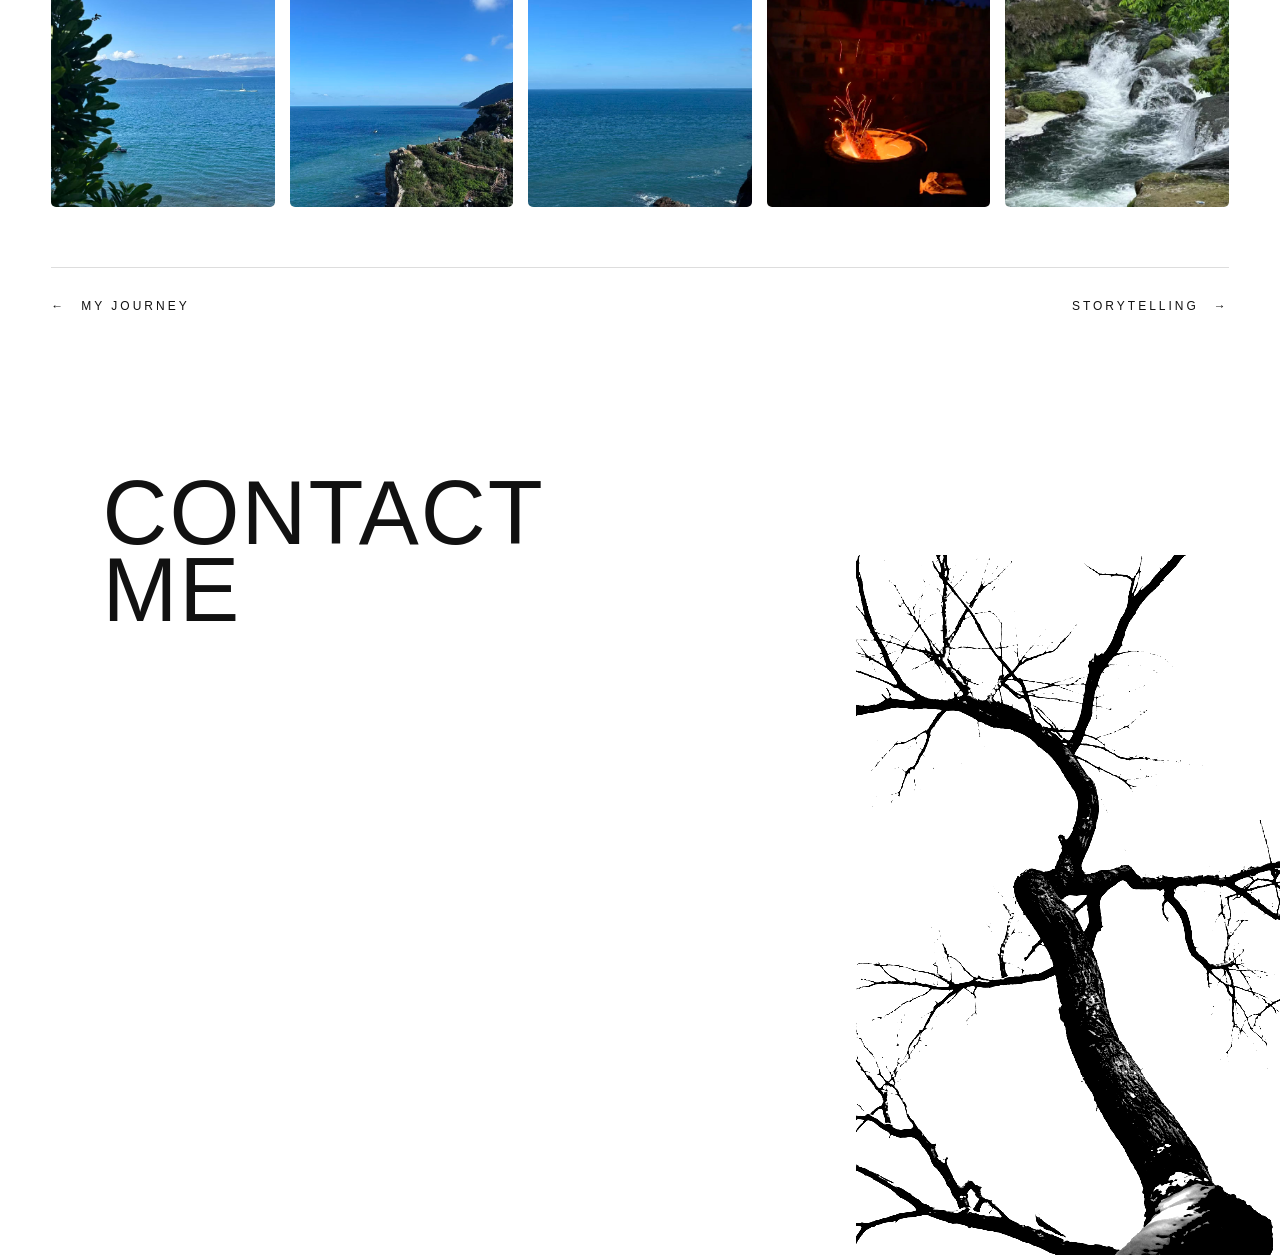
==== commit 7e8ffd1e: "Update index.html" ====
--- a/index.html
+++ b/index.html
@@ -604,7 +604,7 @@
 
 <div class="number">
 
-my
+MY
 
 </div>
 
